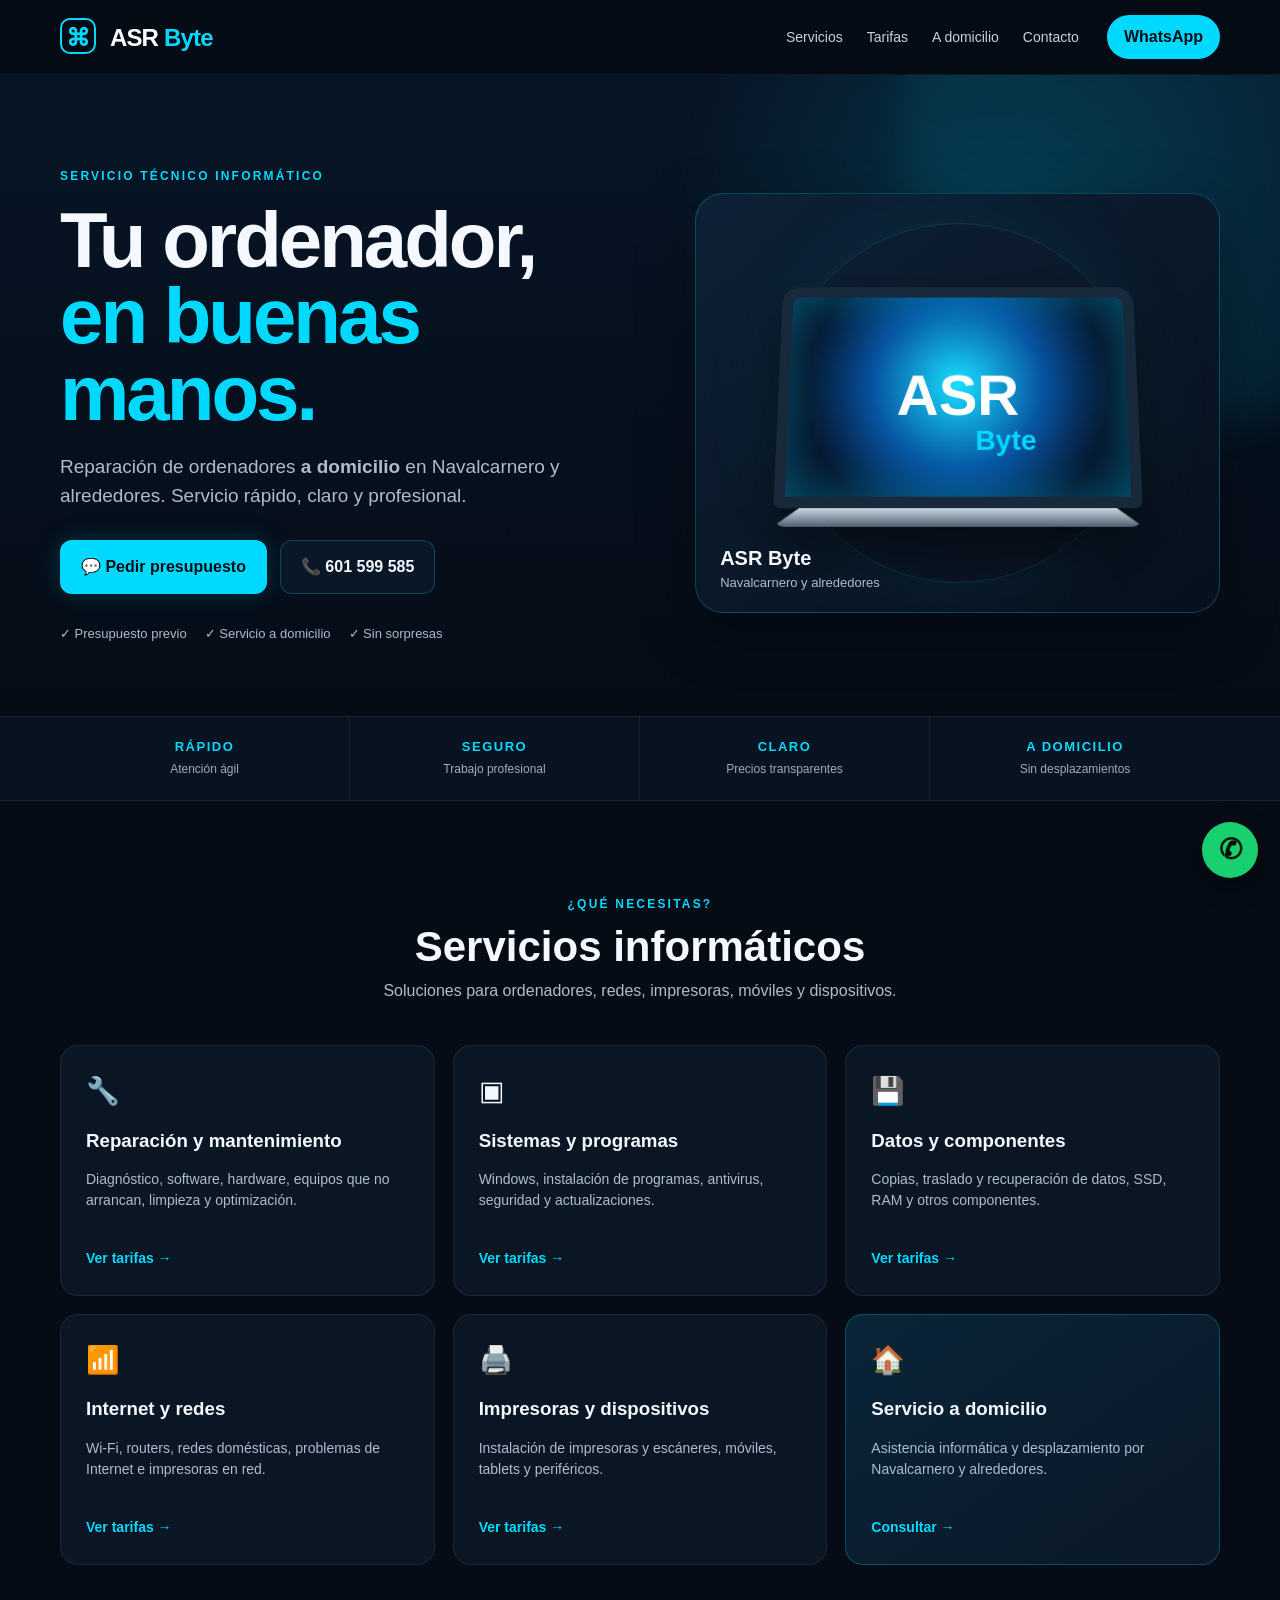
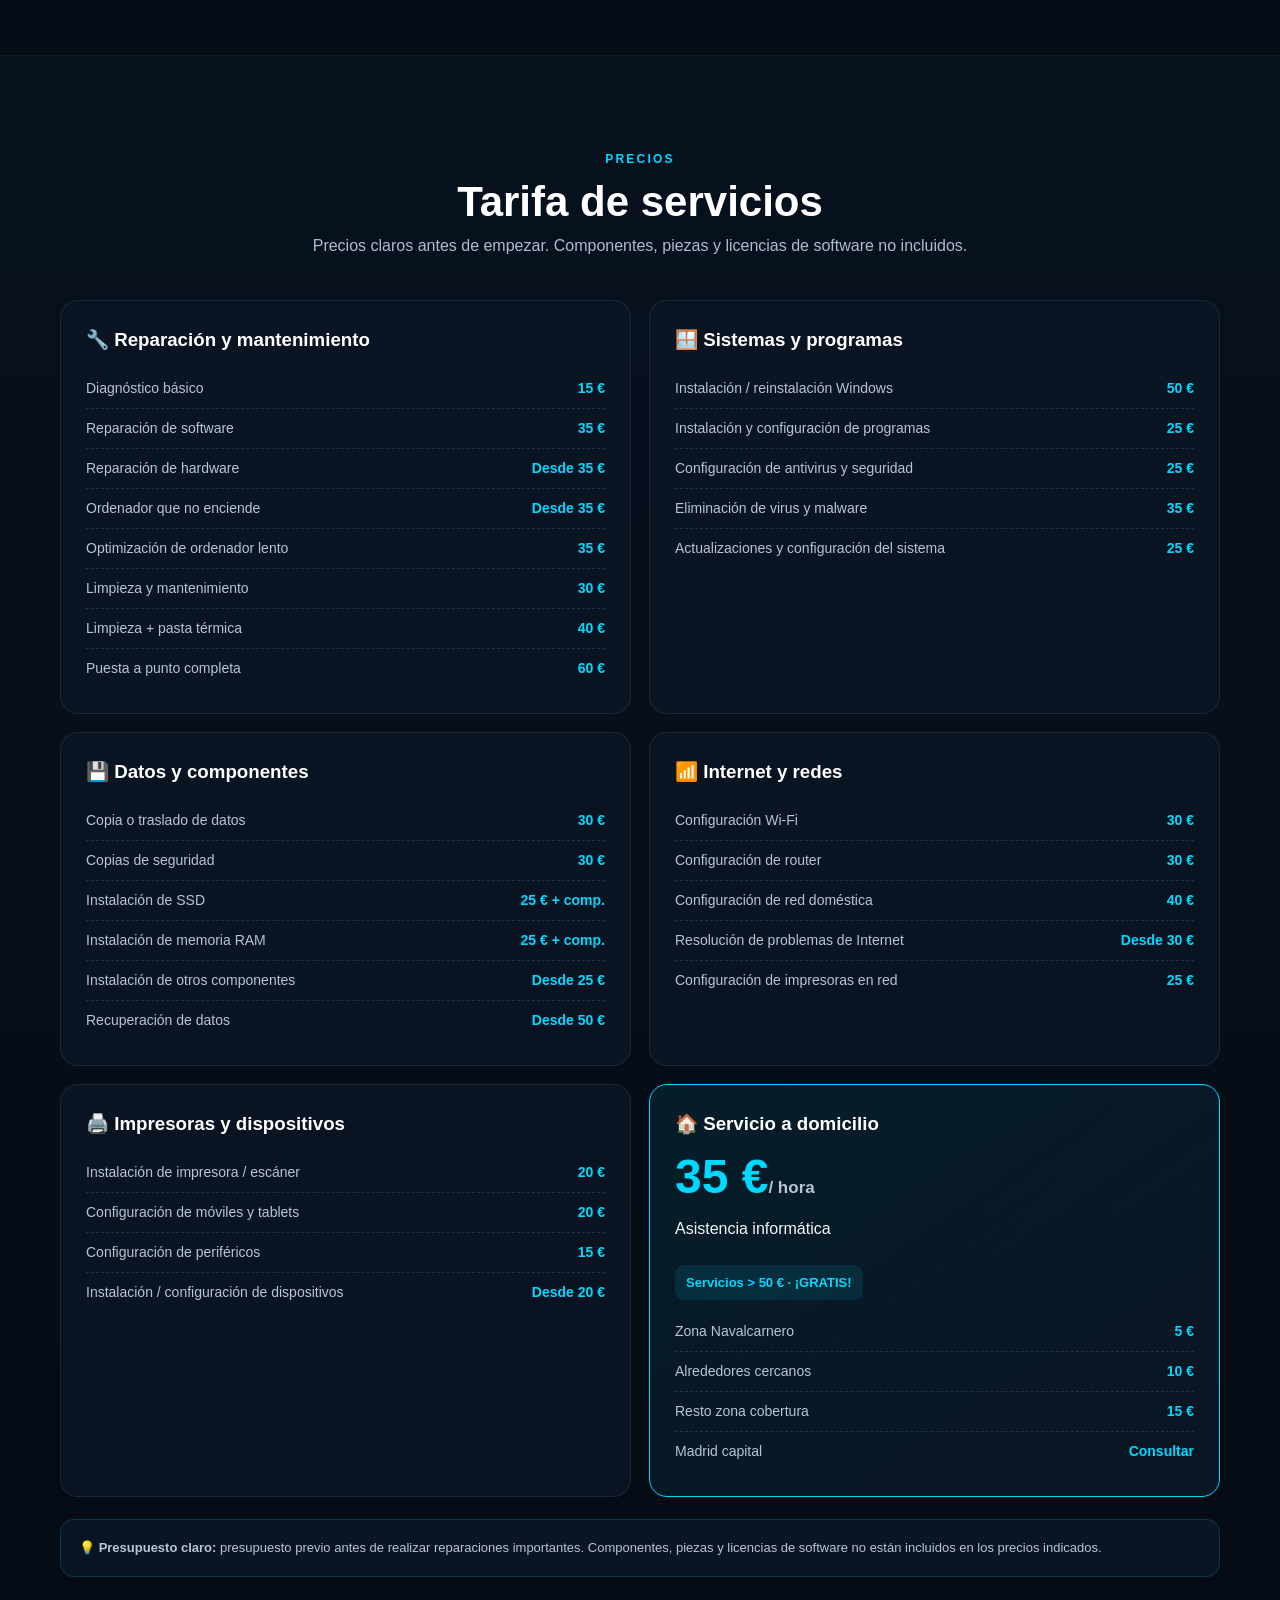
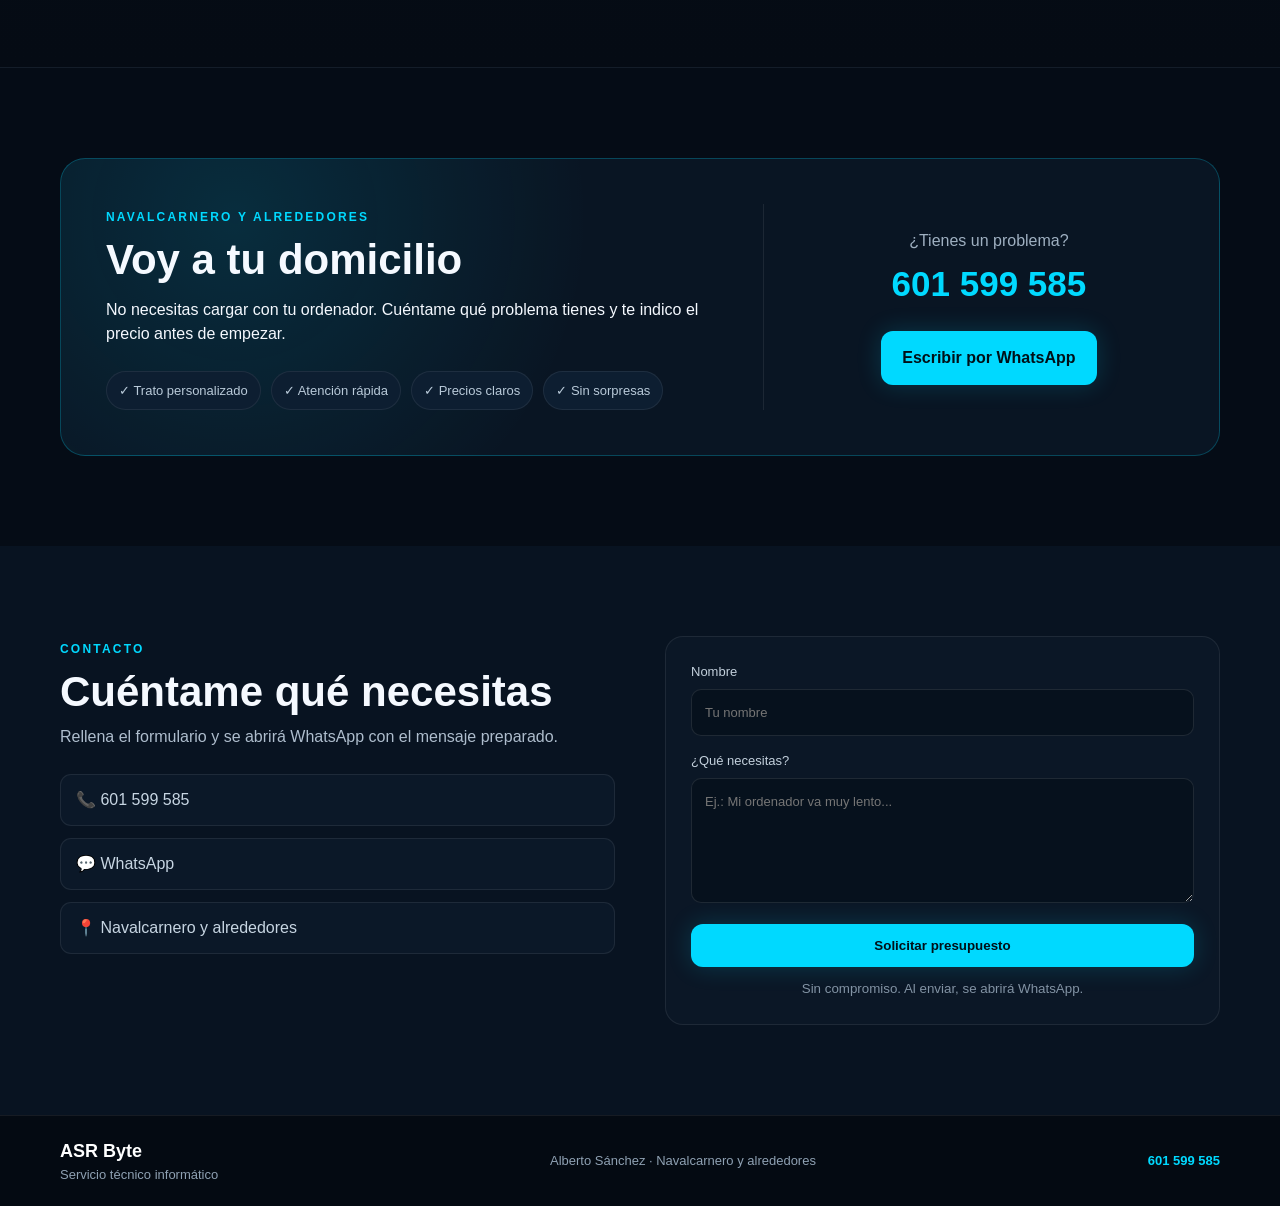
==== index.html @ c3c7b7d2 "Add files via upload" ====
<!DOCTYPE html>
<html lang="es">
<head>
  <meta charset="UTF-8">
  <meta name="viewport" content="width=device-width, initial-scale=1.0">
  <meta name="description" content="ASR Byte - Reparación de ordenadores a domicilio en Navalcarnero y alrededores. Reparación, mantenimiento, redes, impresoras, datos y configuración informática.">
  <meta name="theme-color" content="#07111f">
  <title>ASR Byte | Reparación de ordenadores a domicilio</title>
  <style>
:root{
  --bg:#050c16;--panel:#0b1625;--panel2:#0e1c2f;--cyan:#00d9ff;--cyan2:#16b9e8;
  --white:#f5f9ff;--muted:#aebdcd;--line:rgba(0,217,255,.25);--shadow:0 18px 55px rgba(0,0,0,.35);
}
*{box-sizing:border-box}html{scroll-behavior:smooth}body{margin:0;background:var(--bg);color:var(--white);font-family:Inter,Segoe UI,Arial,sans-serif;line-height:1.5}
a{color:inherit;text-decoration:none}.container{width:min(1160px,92%);margin:auto}
.header{position:sticky;top:0;z-index:20;background:rgba(5,12,22,.88);backdrop-filter:blur(14px);border-bottom:1px solid rgba(255,255,255,.06)}
.nav{height:74px;display:flex;align-items:center;gap:28px}.brand{font-size:24px;font-weight:800;letter-spacing:-.8px}.brand strong{color:#fff}.brand span{color:var(--cyan)}.brand-mark{display:inline-grid;place-items:center;width:36px;height:36px;margin-right:8px;border:2px solid var(--cyan);border-radius:10px;color:var(--cyan)!important}
.nav-links{display:flex;gap:24px;margin-left:auto;color:#c5d3e1;font-size:14px}.nav-links a:hover{color:var(--cyan)}.nav-cta{padding:10px 17px;border-radius:999px;background:var(--cyan);color:#001018;font-weight:800}
.hero{position:relative;overflow:hidden;padding:88px 0 72px;background:radial-gradient(circle at 78% 25%,rgba(0,217,255,.16),transparent 30%),linear-gradient(180deg,#071526,#050c16)}
.hero-glow{position:absolute;width:600px;height:600px;border-radius:50%;right:-220px;top:-250px;background:rgba(0,217,255,.08);filter:blur(20px)}
.hero-grid{display:grid;grid-template-columns:1.05fr .95fr;gap:55px;align-items:center}.eyebrow{font-size:12px;font-weight:900;letter-spacing:2.2px;color:var(--cyan)}
h1{font-size:clamp(46px,7vw,78px);line-height:.98;letter-spacing:-3px;margin:15px 0 22px}h1 span{color:var(--cyan)}.hero-text{font-size:19px;color:var(--muted);max-width:650px}.hero-actions{display:flex;gap:13px;flex-wrap:wrap;margin:30px 0}.btn{display:inline-flex;align-items:center;justify-content:center;padding:14px 20px;border-radius:12px;font-weight:800;border:1px solid transparent;cursor:pointer}.primary{background:var(--cyan);color:#001018;box-shadow:0 0 25px rgba(0,217,255,.18)}.secondary{border-color:var(--line);background:#0a1726}.trust{display:flex;gap:18px;flex-wrap:wrap;color:#a9bdcf;font-size:13px}
.hero-card{min-height:420px;border:1px solid var(--line);border-radius:28px;background:linear-gradient(145deg,#0d2136,#07101c);position:relative;overflow:hidden;box-shadow:var(--shadow);display:flex;align-items:center;justify-content:center}.pc-orbit{position:absolute;width:360px;height:360px;border:1px solid rgba(0,217,255,.16);border-radius:50%;box-shadow:0 0 90px rgba(0,217,255,.08)}.laptop{position:relative;width:360px;transform:perspective(700px) rotateX(10deg);filter:drop-shadow(0 25px 25px rgba(0,0,0,.5))}.screen{height:225px;border:11px solid #18293b;border-radius:18px 18px 7px 7px;background:radial-gradient(circle at 50% 45%,#18dfff,#0754a2 42%,#061329 75%);display:grid;place-items:center;font-size:58px;font-weight:900;box-shadow:inset 0 0 50px rgba(0,217,255,.35)}.screen span{color:#fff}.screen b{color:var(--cyan);margin-top:-72px;margin-left:95px;font-size:28px}.base{height:18px;background:linear-gradient(#c8d6df,#4e6172);clip-path:polygon(7% 0,93% 0,100% 100%,0 100%);border-radius:2px 2px 12px 12px}.hero-card-caption{position:absolute;bottom:20px;left:24px;display:flex;flex-direction:column}.hero-card-caption strong{font-size:20px}.hero-card-caption span{color:var(--muted);font-size:13px}
.strip{border-block:1px solid rgba(255,255,255,.07);background:#081321}.strip-grid{display:grid;grid-template-columns:repeat(4,1fr)}.strip-grid div{padding:20px;border-right:1px solid rgba(255,255,255,.07);text-align:center}.strip-grid div:last-child{border:0}.strip-grid b{display:block;color:var(--cyan);font-size:13px;letter-spacing:1.5px}.strip-grid span{color:#9caebe;font-size:12px}
.section{padding:90px 0}.section-heading{text-align:center;max-width:700px;margin:0 auto 42px}.section-heading h2,.home-box h2,.contact-grid h2{font-size:42px;line-height:1.05;margin:10px 0}.section-heading p,.contact-grid p{color:var(--muted);margin:0}.service-grid{display:grid;grid-template-columns:repeat(3,1fr);gap:18px}.service-card{background:var(--panel);border:1px solid rgba(255,255,255,.07);border-radius:18px;padding:25px;transition:.25s}.service-card:hover{transform:translateY(-5px);border-color:var(--line);box-shadow:var(--shadow)}.service-card.featured{background:linear-gradient(145deg,#092538,#0b1727);border-color:var(--line)}.icon{font-size:27px;margin-bottom:15px}.service-card h3{margin:0 0 9px}.service-card p{color:var(--muted);font-size:14px;min-height:63px}.service-card a{color:var(--cyan);font-weight:800;font-size:14px}
.dark-section{background:linear-gradient(180deg,#07111e,#050b14);border-block:1px solid rgba(255,255,255,.05)}.light h2{color:#fff}.price-grid{display:grid;grid-template-columns:repeat(2,1fr);gap:18px}.price-card{background:rgba(11,22,37,.86);border:1px solid rgba(255,255,255,.08);border-radius:18px;padding:25px}.price-card h3{margin:0 0 15px;color:#fff}.price-row{display:flex;justify-content:space-between;gap:15px;padding:9px 0;border-bottom:1px dashed rgba(255,255,255,.11);font-size:14px}.price-row:last-child{border-bottom:0}.price-row span{color:#b8c5d2}.price-row b{color:var(--cyan);white-space:nowrap}.price-card.highlight{border-color:var(--cyan);background:linear-gradient(145deg,rgba(0,217,255,.08),rgba(11,22,37,.9))}.big-price{font-size:48px;font-weight:900;color:var(--cyan);line-height:1}.big-price small{font-size:17px;color:#b8c5d2}.free{display:inline-block;padding:8px 11px;border-radius:9px;background:rgba(0,217,255,.1);color:var(--cyan);font-weight:800;font-size:13px;margin:8px 0 12px}.notice{margin-top:22px;padding:18px;border:1px solid rgba(0,217,255,.18);background:#091523;border-radius:14px;color:#b8c5d2;font-size:13px}
.home-box{border:1px solid var(--line);border-radius:25px;padding:45px;display:grid;grid-template-columns:1.2fr .8fr;gap:40px;background:radial-gradient(circle at 15% 20%,rgba(0,217,255,.12),transparent 35%),#091523}.mini-features{display:flex;flex-wrap:wrap;gap:10px;margin-top:25px}.mini-features span{padding:9px 12px;background:#0d1e31;border:1px solid rgba(255,255,255,.07);border-radius:999px;color:#b9cad9;font-size:13px}.home-cta{display:flex;flex-direction:column;align-items:center;justify-content:center;text-align:center;border-left:1px solid rgba(255,255,255,.08);padding-left:40px}.home-cta span{color:#9fb0c1}.home-cta strong{font-size:35px;margin:5px 0 20px;color:var(--cyan)}
.contact-section{background:#081321}.contact-grid{display:grid;grid-template-columns:1fr 1fr;gap:50px;align-items:start}.contact-details{display:flex;flex-direction:column;gap:12px;margin-top:25px}.contact-details a,.contact-details span{padding:13px 15px;border:1px solid rgba(255,255,255,.08);border-radius:11px;background:#0b1828;color:#c7d5e2}.quote-form{background:#0b1726;border:1px solid rgba(255,255,255,.08);border-radius:18px;padding:25px}.quote-form label{display:block;font-size:13px;color:#c3d0dc;margin-bottom:15px}.quote-form input,.quote-form textarea{width:100%;margin-top:7px;background:#06111d;color:#fff;border:1px solid rgba(255,255,255,.1);border-radius:10px;padding:13px;font:inherit;outline:none}.quote-form input:focus,.quote-form textarea:focus{border-color:var(--cyan)}.quote-form .btn{width:100%;border:0}.quote-form small{display:block;text-align:center;color:#8293a4;margin-top:12px}
footer{border-top:1px solid rgba(255,255,255,.07);background:#040a12}.footer{min-height:90px;display:flex;align-items:center;justify-content:space-between;gap:20px;color:#8fa1b3;font-size:13px}.footer strong{display:block;color:#fff;font-size:18px}.footer span{display:block}.footer a{color:var(--cyan);font-weight:800}.floating-wa{position:fixed;right:22px;bottom:22px;width:56px;height:56px;border-radius:50%;display:grid;place-items:center;background:#19d06f;color:#04150b;font-size:28px;font-weight:900;box-shadow:0 8px 25px rgba(0,0,0,.4);z-index:30}
@media(max-width:900px){.nav-links{display:none}.hero-grid,.home-box,.contact-grid{grid-template-columns:1fr}.hero{padding-top:60px}.hero-card{min-height:330px}.service-grid{grid-template-columns:repeat(2,1fr)}.home-cta{border-left:0;border-top:1px solid rgba(255,255,255,.08);padding:30px 0 0}.price-grid{grid-template-columns:1fr}.strip-grid{grid-template-columns:repeat(2,1fr)}}
@media(max-width:600px){h1{font-size:47px}.section{padding:65px 0}.section-heading h2,.home-box h2,.contact-grid h2{font-size:34px}.service-grid{grid-template-columns:1fr}.strip-grid{grid-template-columns:1fr 1fr}.strip-grid div{padding:14px 7px}.hero-card{min-height:285px}.laptop{width:285px}.screen{height:175px;font-size:45px}.screen b{margin-top:-57px;margin-left:73px;font-size:22px}.footer{padding:22px 0;flex-direction:column;align-items:flex-start}.home-box{padding:28px}.hero-actions .btn{width:100%}}

</style>
</head>
<body>
  <header class="header">
    <div class="container nav">
      <a class="brand" href="#inicio" aria-label="ASR Byte inicio">
        <span class="brand-mark">⌘</span>
        <span><strong>ASR</strong> Byte</span>
      </a>
      <nav class="nav-links">
        <a href="#servicios">Servicios</a>
        <a href="#tarifas">Tarifas</a>
        <a href="#domicilio">A domicilio</a>
        <a href="#contacto">Contacto</a>
      </nav>
      <a class="nav-cta" href="https://wa.me/34601599585?text=Hola%20ASR%20Byte%2C%20quiero%20consultar%20un%20servicio." target="_blank" rel="noopener">WhatsApp</a>
    </div>
  </header>

  <main>
    <section id="inicio" class="hero">
      <div class="hero-glow"></div>
      <div class="container hero-grid">
        <div>
          <span class="eyebrow">SERVICIO TÉCNICO INFORMÁTICO</span>
          <h1>Tu ordenador,<br><span>en buenas manos.</span></h1>
          <p class="hero-text">Reparación de ordenadores <strong>a domicilio</strong> en Navalcarnero y alrededores. Servicio rápido, claro y profesional.</p>
          <div class="hero-actions">
            <a class="btn primary" href="https://wa.me/34601599585?text=Hola%20ASR%20Byte%2C%20quiero%20pedir%20presupuesto." target="_blank" rel="noopener">💬 Pedir presupuesto</a>
            <a class="btn secondary" href="tel:+34601599585">📞 601 599 585</a>
          </div>
          <div class="trust">
            <span>✓ Presupuesto previo</span>
            <span>✓ Servicio a domicilio</span>
            <span>✓ Sin sorpresas</span>
          </div>
        </div>
        <div class="hero-card">
          <div class="pc-orbit"></div>
          <div class="laptop">
            <div class="screen">
              <div class="screen-glow"></div>
              <span>ASR</span><b>Byte</b>
            </div>
            <div class="base"></div>
          </div>
          <div class="hero-card-caption">
            <strong>ASR Byte</strong>
            <span>Navalcarnero y alrededores</span>
          </div>
        </div>
      </div>
    </section>

    <section class="strip">
      <div class="container strip-grid">
        <div><b>RÁPIDO</b><span>Atención ágil</span></div>
        <div><b>SEGURO</b><span>Trabajo profesional</span></div>
        <div><b>CLARO</b><span>Precios transparentes</span></div>
        <div><b>A DOMICILIO</b><span>Sin desplazamientos</span></div>
      </div>
    </section>

    <section id="servicios" class="section">
      <div class="container">
        <div class="section-heading">
          <span class="eyebrow">¿QUÉ NECESITAS?</span>
          <h2>Servicios informáticos</h2>
          <p>Soluciones para ordenadores, redes, impresoras, móviles y dispositivos.</p>
        </div>
        <div class="service-grid">
          <article class="service-card"><div class="icon">🔧</div><h3>Reparación y mantenimiento</h3><p>Diagnóstico, software, hardware, equipos que no arrancan, limpieza y optimización.</p><a href="#tarifas">Ver tarifas →</a></article>
          <article class="service-card"><div class="icon">▣</div><h3>Sistemas y programas</h3><p>Windows, instalación de programas, antivirus, seguridad y actualizaciones.</p><a href="#tarifas">Ver tarifas →</a></article>
          <article class="service-card"><div class="icon">💾</div><h3>Datos y componentes</h3><p>Copias, traslado y recuperación de datos, SSD, RAM y otros componentes.</p><a href="#tarifas">Ver tarifas →</a></article>
          <article class="service-card"><div class="icon">📶</div><h3>Internet y redes</h3><p>Wi‑Fi, routers, redes domésticas, problemas de Internet e impresoras en red.</p><a href="#tarifas">Ver tarifas →</a></article>
          <article class="service-card"><div class="icon">🖨️</div><h3>Impresoras y dispositivos</h3><p>Instalación de impresoras y escáneres, móviles, tablets y periféricos.</p><a href="#tarifas">Ver tarifas →</a></article>
          <article class="service-card featured"><div class="icon">🏠</div><h3>Servicio a domicilio</h3><p>Asistencia informática y desplazamiento por Navalcarnero y alrededores.</p><a href="#domicilio">Consultar →</a></article>
        </div>
      </div>
    </section>

    <section id="tarifas" class="section dark-section">
      <div class="container">
        <div class="section-heading light">
          <span class="eyebrow">PRECIOS</span>
          <h2>Tarifa de servicios</h2>
          <p>Precios claros antes de empezar. Componentes, piezas y licencias de software no incluidos.</p>
        </div>
        <div class="price-grid">
          <div class="price-card">
            <h3>🔧 Reparación y mantenimiento</h3>
            <div class="price-row"><span>Diagnóstico básico</span><b>15 €</b></div>
            <div class="price-row"><span>Reparación de software</span><b>35 €</b></div>
            <div class="price-row"><span>Reparación de hardware</span><b>Desde 35 €</b></div>
            <div class="price-row"><span>Ordenador que no enciende</span><b>Desde 35 €</b></div>
            <div class="price-row"><span>Optimización de ordenador lento</span><b>35 €</b></div>
            <div class="price-row"><span>Limpieza y mantenimiento</span><b>30 €</b></div>
            <div class="price-row"><span>Limpieza + pasta térmica</span><b>40 €</b></div>
            <div class="price-row"><span>Puesta a punto completa</span><b>60 €</b></div>
          </div>
          <div class="price-card">
            <h3>🪟 Sistemas y programas</h3>
            <div class="price-row"><span>Instalación / reinstalación Windows</span><b>50 €</b></div>
            <div class="price-row"><span>Instalación y configuración de programas</span><b>25 €</b></div>
            <div class="price-row"><span>Configuración de antivirus y seguridad</span><b>25 €</b></div>
            <div class="price-row"><span>Eliminación de virus y malware</span><b>35 €</b></div>
            <div class="price-row"><span>Actualizaciones y configuración del sistema</span><b>25 €</b></div>
          </div>
          <div class="price-card">
            <h3>💾 Datos y componentes</h3>
            <div class="price-row"><span>Copia o traslado de datos</span><b>30 €</b></div>
            <div class="price-row"><span>Copias de seguridad</span><b>30 €</b></div>
            <div class="price-row"><span>Instalación de SSD</span><b>25 € + comp.</b></div>
            <div class="price-row"><span>Instalación de memoria RAM</span><b>25 € + comp.</b></div>
            <div class="price-row"><span>Instalación de otros componentes</span><b>Desde 25 €</b></div>
            <div class="price-row"><span>Recuperación de datos</span><b>Desde 50 €</b></div>
          </div>
          <div class="price-card">
            <h3>📶 Internet y redes</h3>
            <div class="price-row"><span>Configuración Wi‑Fi</span><b>30 €</b></div>
            <div class="price-row"><span>Configuración de router</span><b>30 €</b></div>
            <div class="price-row"><span>Configuración de red doméstica</span><b>40 €</b></div>
            <div class="price-row"><span>Resolución de problemas de Internet</span><b>Desde 30 €</b></div>
            <div class="price-row"><span>Configuración de impresoras en red</span><b>25 €</b></div>
          </div>
          <div class="price-card">
            <h3>🖨️ Impresoras y dispositivos</h3>
            <div class="price-row"><span>Instalación de impresora / escáner</span><b>20 €</b></div>
            <div class="price-row"><span>Configuración de móviles y tablets</span><b>20 €</b></div>
            <div class="price-row"><span>Configuración de periféricos</span><b>15 €</b></div>
            <div class="price-row"><span>Instalación / configuración de dispositivos</span><b>Desde 20 €</b></div>
          </div>
          <div class="price-card highlight">
            <h3>🏠 Servicio a domicilio</h3>
            <div class="big-price">35 €<small>/ hora</small></div>
            <p>Asistencia informática</p>
            <div class="free">Servicios &gt; 50 € · ¡GRATIS!</div>
            <div class="price-row"><span>Zona Navalcarnero</span><b>5 €</b></div>
            <div class="price-row"><span>Alrededores cercanos</span><b>10 €</b></div>
            <div class="price-row"><span>Resto zona cobertura</span><b>15 €</b></div>
            <div class="price-row"><span>Madrid capital</span><b>Consultar</b></div>
          </div>
        </div>
        <div class="notice">💡 <strong>Presupuesto claro:</strong> presupuesto previo antes de realizar reparaciones importantes. Componentes, piezas y licencias de software no están incluidos en los precios indicados.</div>
      </div>
    </section>

    <section id="domicilio" class="section">
      <div class="container home-box">
        <div>
          <span class="eyebrow">NAVALCARNERO Y ALREDEDORES</span>
          <h2>Voy a tu domicilio</h2>
          <p>No necesitas cargar con tu ordenador. Cuéntame qué problema tienes y te indico el precio antes de empezar.</p>
          <div class="mini-features">
            <span>✓ Trato personalizado</span>
            <span>✓ Atención rápida</span>
            <span>✓ Precios claros</span>
            <span>✓ Sin sorpresas</span>
          </div>
        </div>
        <div class="home-cta">
          <span>¿Tienes un problema?</span>
          <strong>601 599 585</strong>
          <a class="btn primary" href="https://wa.me/34601599585?text=Hola%20ASR%20Byte%2C%20necesito%20ayuda%20con%20mi%20ordenador." target="_blank" rel="noopener">Escribir por WhatsApp</a>
        </div>
      </div>
    </section>

    <section id="contacto" class="section contact-section">
      <div class="container contact-grid">
        <div>
          <span class="eyebrow">CONTACTO</span>
          <h2>Cuéntame qué necesitas</h2>
          <p>Rellena el formulario y se abrirá WhatsApp con el mensaje preparado.</p>
          <div class="contact-details">
            <a href="tel:+34601599585">📞 601 599 585</a>
            <a href="https://wa.me/34601599585" target="_blank" rel="noopener">💬 WhatsApp</a>
            <span>📍 Navalcarnero y alrededores</span>
          </div>
        </div>
        <form id="quoteForm" class="quote-form">
          <label>Nombre<input id="name" type="text" placeholder="Tu nombre" required></label>
          <label>¿Qué necesitas?<textarea id="message" rows="5" placeholder="Ej.: Mi ordenador va muy lento..." required></textarea></label>
          <button class="btn primary" type="submit">Solicitar presupuesto</button>
          <small>Sin compromiso. Al enviar, se abrirá WhatsApp.</small>
        </form>
      </div>
    </section>
  </main>

  <footer>
    <div class="container footer">
      <div><strong>ASR Byte</strong><span>Servicio técnico informático</span></div>
      <div>Alberto Sánchez · Navalcarnero y alrededores</div>
      <a href="tel:+34601599585">601 599 585</a>
    </div>
  </footer>

  <a class="floating-wa" href="https://wa.me/34601599585?text=Hola%20ASR%20Byte%2C%20quiero%20consultar%20un%20servicio." target="_blank" rel="noopener" aria-label="Contactar por WhatsApp">✆</a>

  <script>
    document.getElementById('quoteForm').addEventListener('submit', function(e) {
      e.preventDefault();
      const name = document.getElementById('name').value.trim();
      const message = document.getElementById('message').value.trim();
      const text = `Hola ASR Byte, soy ${name}. Necesito: ${message}`;
      window.open('https://wa.me/34601599585?text=' + encodeURIComponent(text), '_blank');
    });
  </script>
</body>
</html>
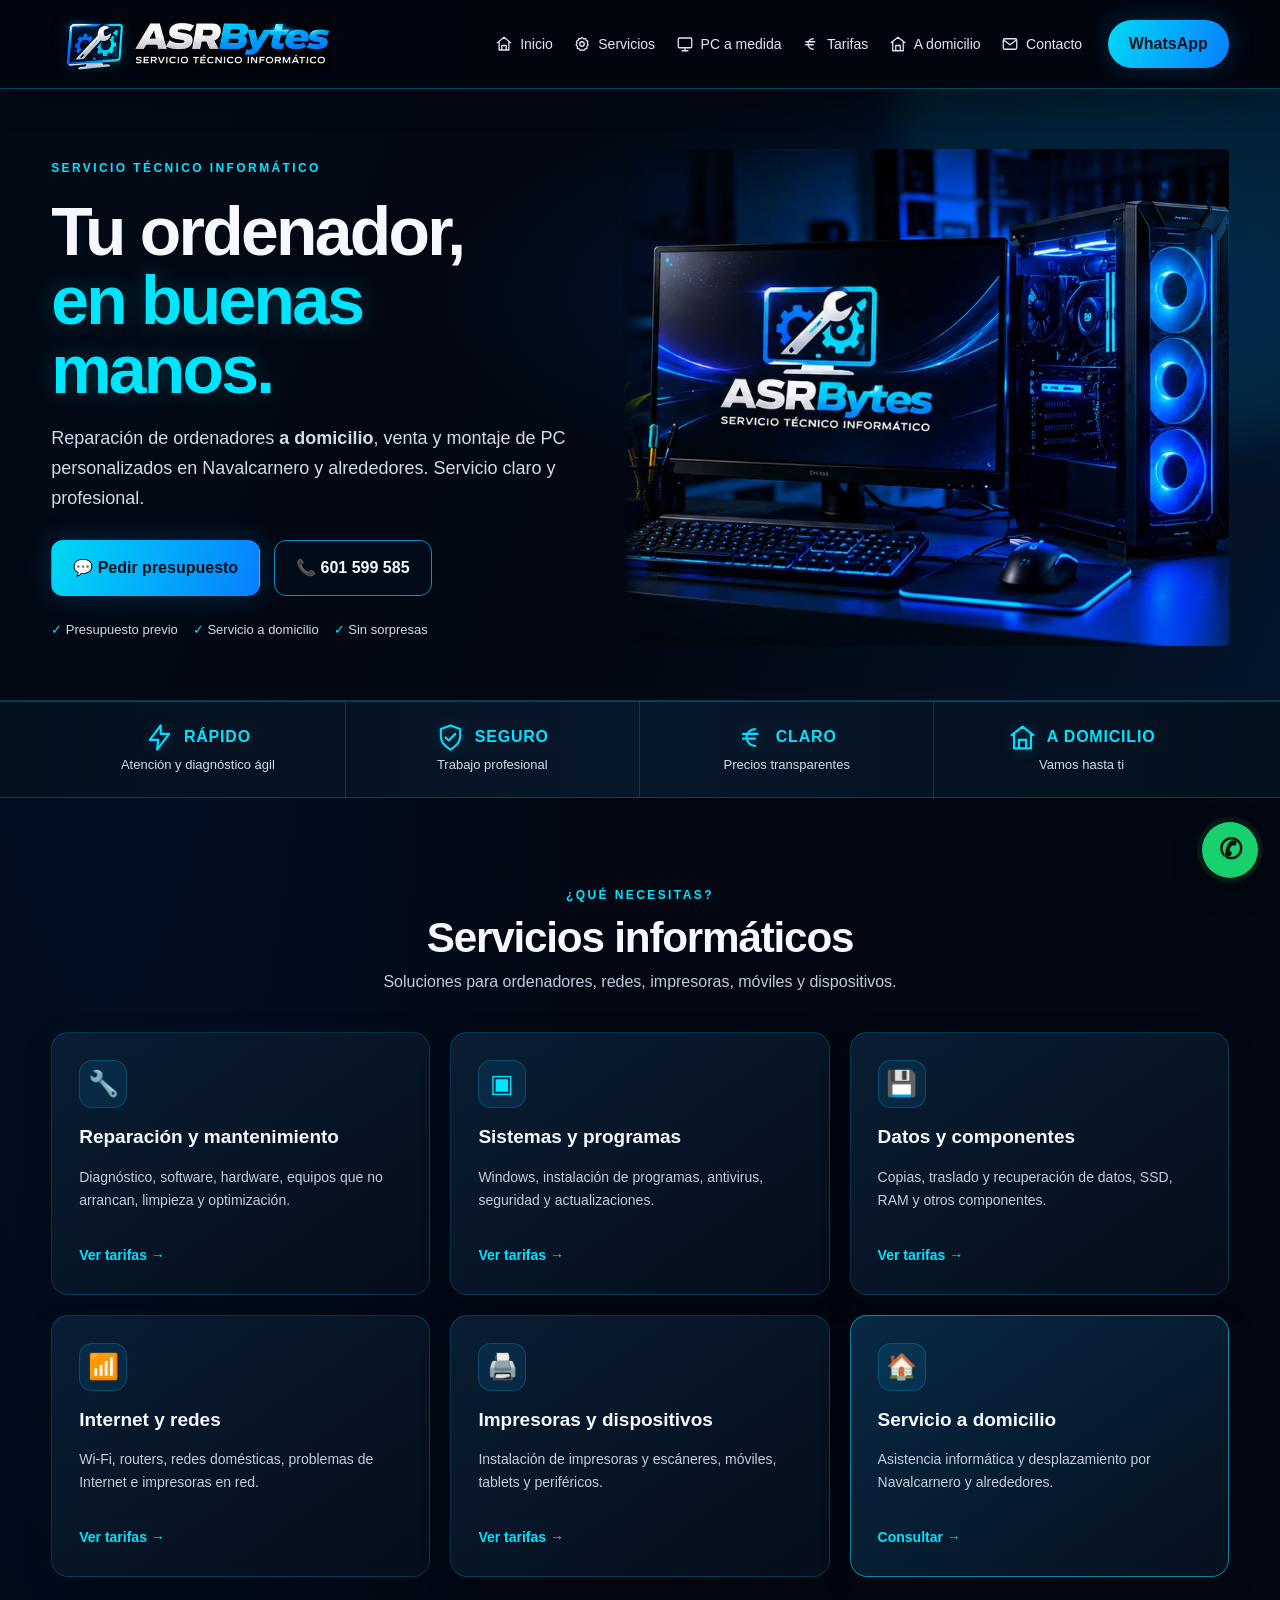
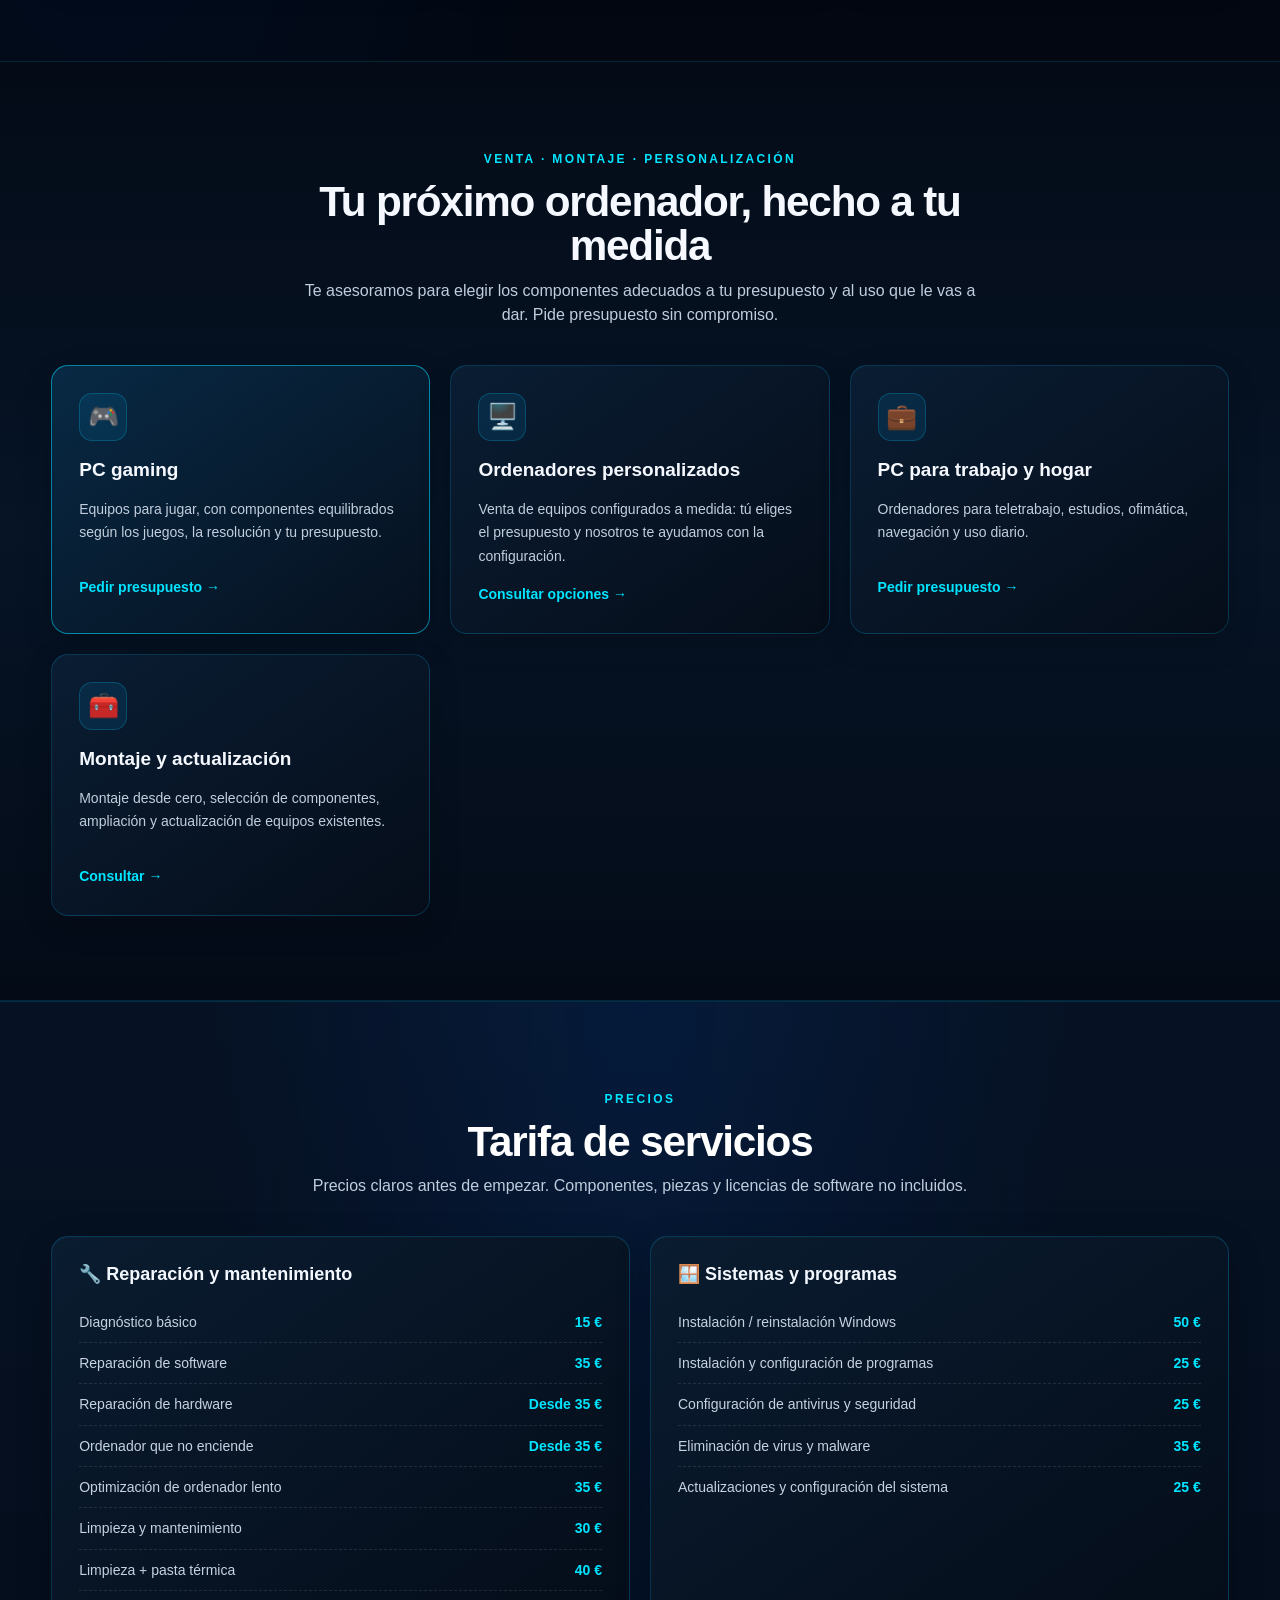
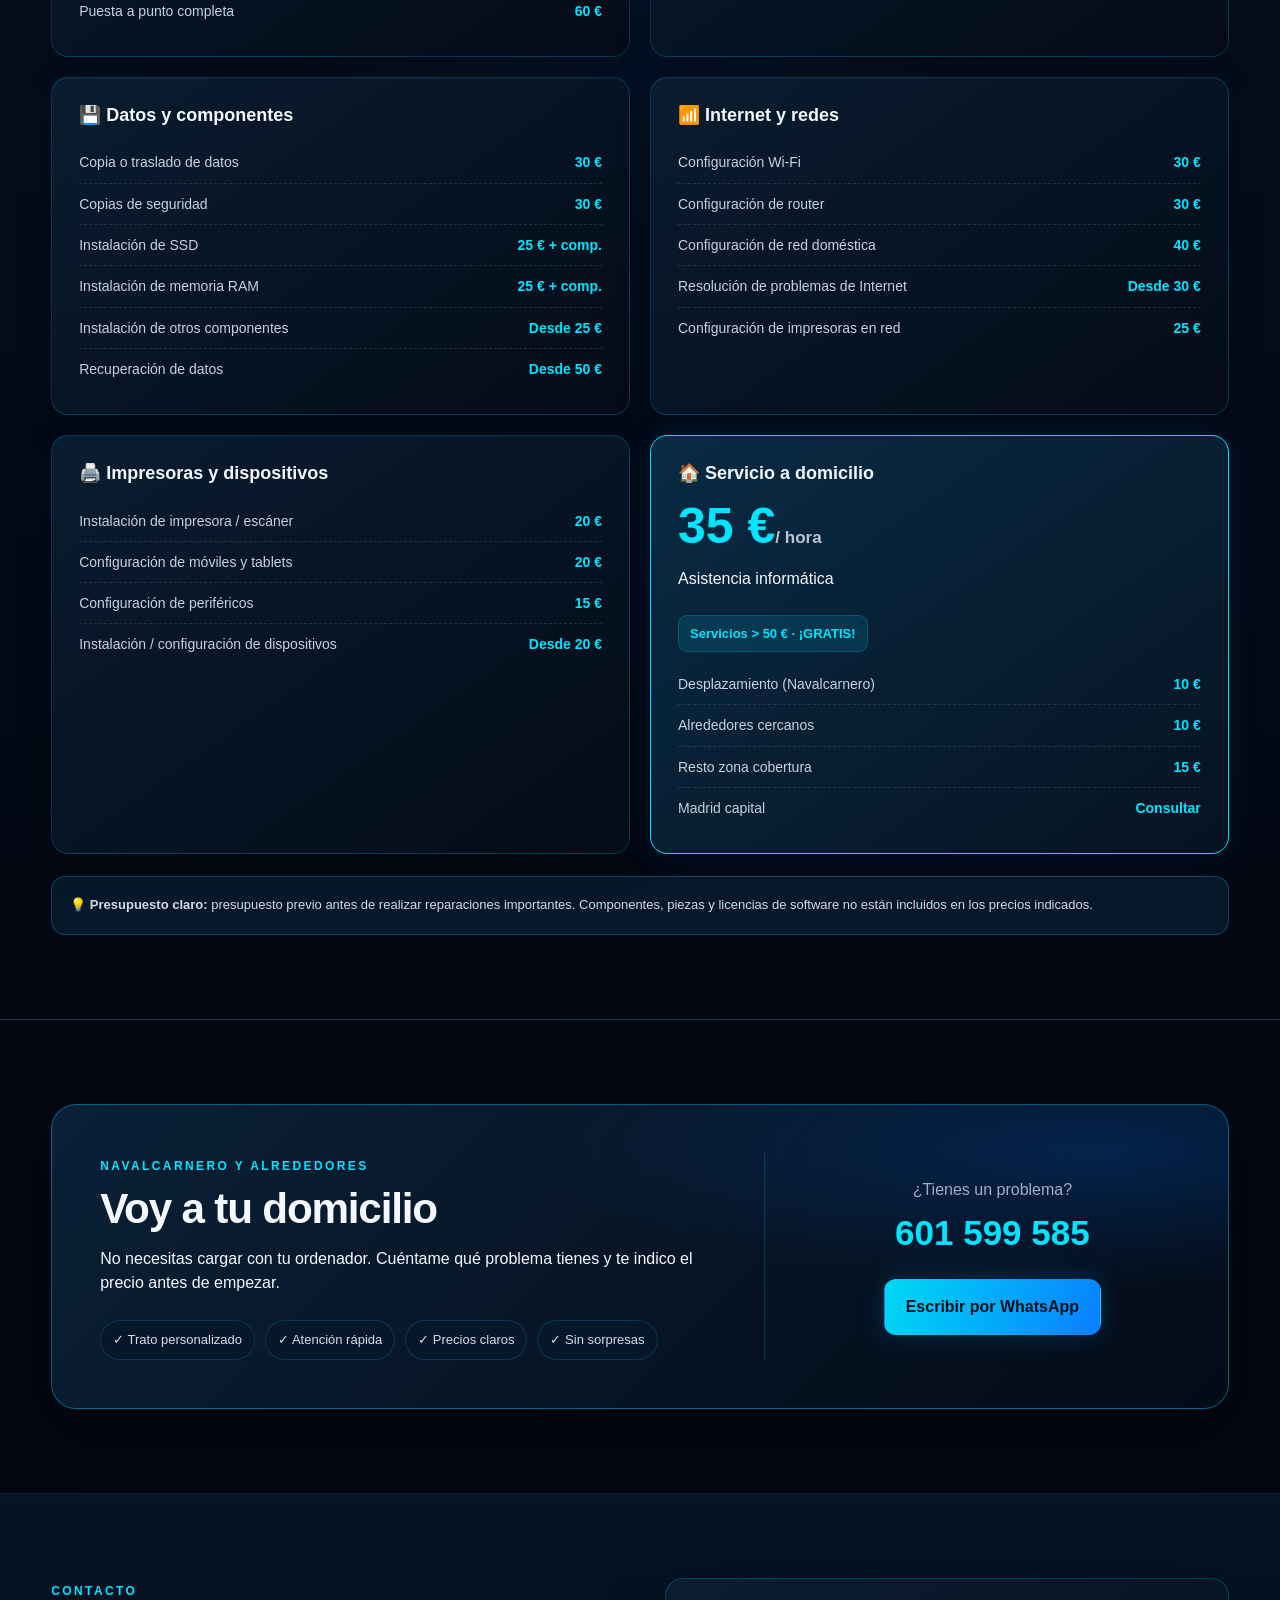
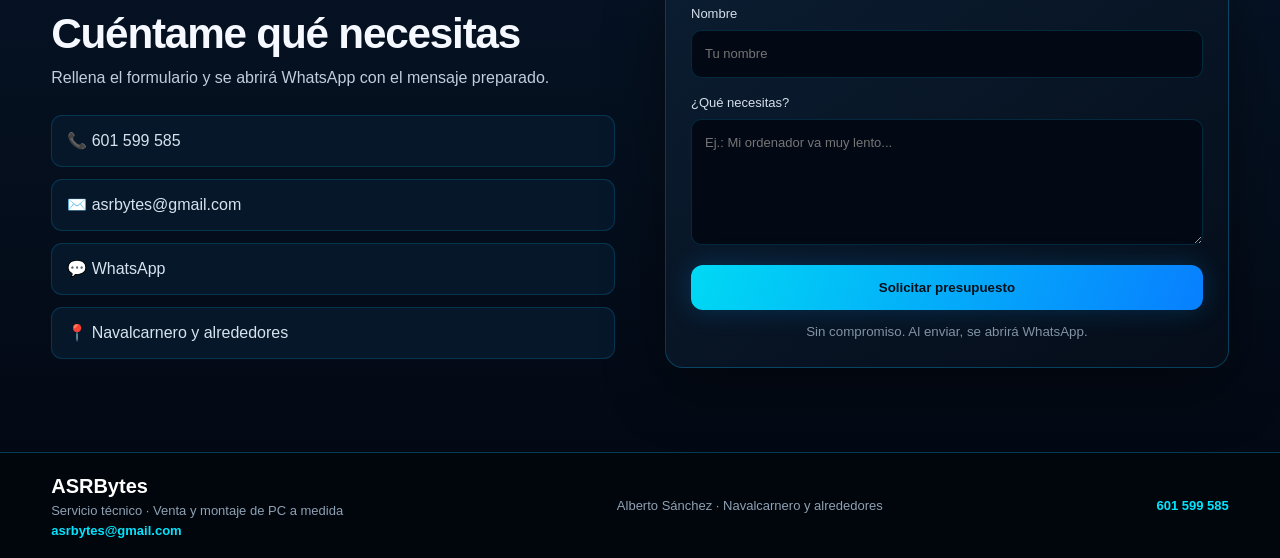
==== commit 54d119bc: "Add files via upload" ====
--- a/index.html
+++ b/index.html
@@ -3,49 +3,31 @@
 <head>
   <meta charset="UTF-8">
   <meta name="viewport" content="width=device-width, initial-scale=1.0">
-  <meta name="description" content="ASR Byte - Reparación de ordenadores a domicilio en Navalcarnero y alrededores. Reparación, mantenimiento, redes, impresoras, datos y configuración informática.">
+  <meta name="description" content="ASRBytes ofrece reparación informática a domicilio, mantenimiento, redes y venta y montaje de ordenadores personalizados en Navalcarnero y alrededores.">
   <meta name="theme-color" content="#07111f">
-  <title>ASR Byte | Reparación de ordenadores a domicilio</title>
-  <style>
-:root{
-  --bg:#050c16;--panel:#0b1625;--panel2:#0e1c2f;--cyan:#00d9ff;--cyan2:#16b9e8;
-  --white:#f5f9ff;--muted:#aebdcd;--line:rgba(0,217,255,.25);--shadow:0 18px 55px rgba(0,0,0,.35);
-}
-*{box-sizing:border-box}html{scroll-behavior:smooth}body{margin:0;background:var(--bg);color:var(--white);font-family:Inter,Segoe UI,Arial,sans-serif;line-height:1.5}
-a{color:inherit;text-decoration:none}.container{width:min(1160px,92%);margin:auto}
-.header{position:sticky;top:0;z-index:20;background:rgba(5,12,22,.88);backdrop-filter:blur(14px);border-bottom:1px solid rgba(255,255,255,.06)}
-.nav{height:74px;display:flex;align-items:center;gap:28px}.brand{font-size:24px;font-weight:800;letter-spacing:-.8px}.brand strong{color:#fff}.brand span{color:var(--cyan)}.brand-mark{display:inline-grid;place-items:center;width:36px;height:36px;margin-right:8px;border:2px solid var(--cyan);border-radius:10px;color:var(--cyan)!important}
-.nav-links{display:flex;gap:24px;margin-left:auto;color:#c5d3e1;font-size:14px}.nav-links a:hover{color:var(--cyan)}.nav-cta{padding:10px 17px;border-radius:999px;background:var(--cyan);color:#001018;font-weight:800}
-.hero{position:relative;overflow:hidden;padding:88px 0 72px;background:radial-gradient(circle at 78% 25%,rgba(0,217,255,.16),transparent 30%),linear-gradient(180deg,#071526,#050c16)}
-.hero-glow{position:absolute;width:600px;height:600px;border-radius:50%;right:-220px;top:-250px;background:rgba(0,217,255,.08);filter:blur(20px)}
-.hero-grid{display:grid;grid-template-columns:1.05fr .95fr;gap:55px;align-items:center}.eyebrow{font-size:12px;font-weight:900;letter-spacing:2.2px;color:var(--cyan)}
-h1{font-size:clamp(46px,7vw,78px);line-height:.98;letter-spacing:-3px;margin:15px 0 22px}h1 span{color:var(--cyan)}.hero-text{font-size:19px;color:var(--muted);max-width:650px}.hero-actions{display:flex;gap:13px;flex-wrap:wrap;margin:30px 0}.btn{display:inline-flex;align-items:center;justify-content:center;padding:14px 20px;border-radius:12px;font-weight:800;border:1px solid transparent;cursor:pointer}.primary{background:var(--cyan);color:#001018;box-shadow:0 0 25px rgba(0,217,255,.18)}.secondary{border-color:var(--line);background:#0a1726}.trust{display:flex;gap:18px;flex-wrap:wrap;color:#a9bdcf;font-size:13px}
-.hero-card{min-height:420px;border:1px solid var(--line);border-radius:28px;background:linear-gradient(145deg,#0d2136,#07101c);position:relative;overflow:hidden;box-shadow:var(--shadow);display:flex;align-items:center;justify-content:center}.pc-orbit{position:absolute;width:360px;height:360px;border:1px solid rgba(0,217,255,.16);border-radius:50%;box-shadow:0 0 90px rgba(0,217,255,.08)}.laptop{position:relative;width:360px;transform:perspective(700px) rotateX(10deg);filter:drop-shadow(0 25px 25px rgba(0,0,0,.5))}.screen{height:225px;border:11px solid #18293b;border-radius:18px 18px 7px 7px;background:radial-gradient(circle at 50% 45%,#18dfff,#0754a2 42%,#061329 75%);display:grid;place-items:center;font-size:58px;font-weight:900;box-shadow:inset 0 0 50px rgba(0,217,255,.35)}.screen span{color:#fff}.screen b{color:var(--cyan);margin-top:-72px;margin-left:95px;font-size:28px}.base{height:18px;background:linear-gradient(#c8d6df,#4e6172);clip-path:polygon(7% 0,93% 0,100% 100%,0 100%);border-radius:2px 2px 12px 12px}.hero-card-caption{position:absolute;bottom:20px;left:24px;display:flex;flex-direction:column}.hero-card-caption strong{font-size:20px}.hero-card-caption span{color:var(--muted);font-size:13px}
-.strip{border-block:1px solid rgba(255,255,255,.07);background:#081321}.strip-grid{display:grid;grid-template-columns:repeat(4,1fr)}.strip-grid div{padding:20px;border-right:1px solid rgba(255,255,255,.07);text-align:center}.strip-grid div:last-child{border:0}.strip-grid b{display:block;color:var(--cyan);font-size:13px;letter-spacing:1.5px}.strip-grid span{color:#9caebe;font-size:12px}
-.section{padding:90px 0}.section-heading{text-align:center;max-width:700px;margin:0 auto 42px}.section-heading h2,.home-box h2,.contact-grid h2{font-size:42px;line-height:1.05;margin:10px 0}.section-heading p,.contact-grid p{color:var(--muted);margin:0}.service-grid{display:grid;grid-template-columns:repeat(3,1fr);gap:18px}.service-card{background:var(--panel);border:1px solid rgba(255,255,255,.07);border-radius:18px;padding:25px;transition:.25s}.service-card:hover{transform:translateY(-5px);border-color:var(--line);box-shadow:var(--shadow)}.service-card.featured{background:linear-gradient(145deg,#092538,#0b1727);border-color:var(--line)}.icon{font-size:27px;margin-bottom:15px}.service-card h3{margin:0 0 9px}.service-card p{color:var(--muted);font-size:14px;min-height:63px}.service-card a{color:var(--cyan);font-weight:800;font-size:14px}
-.dark-section{background:linear-gradient(180deg,#07111e,#050b14);border-block:1px solid rgba(255,255,255,.05)}.light h2{color:#fff}.price-grid{display:grid;grid-template-columns:repeat(2,1fr);gap:18px}.price-card{background:rgba(11,22,37,.86);border:1px solid rgba(255,255,255,.08);border-radius:18px;padding:25px}.price-card h3{margin:0 0 15px;color:#fff}.price-row{display:flex;justify-content:space-between;gap:15px;padding:9px 0;border-bottom:1px dashed rgba(255,255,255,.11);font-size:14px}.price-row:last-child{border-bottom:0}.price-row span{color:#b8c5d2}.price-row b{color:var(--cyan);white-space:nowrap}.price-card.highlight{border-color:var(--cyan);background:linear-gradient(145deg,rgba(0,217,255,.08),rgba(11,22,37,.9))}.big-price{font-size:48px;font-weight:900;color:var(--cyan);line-height:1}.big-price small{font-size:17px;color:#b8c5d2}.free{display:inline-block;padding:8px 11px;border-radius:9px;background:rgba(0,217,255,.1);color:var(--cyan);font-weight:800;font-size:13px;margin:8px 0 12px}.notice{margin-top:22px;padding:18px;border:1px solid rgba(0,217,255,.18);background:#091523;border-radius:14px;color:#b8c5d2;font-size:13px}
-.home-box{border:1px solid var(--line);border-radius:25px;padding:45px;display:grid;grid-template-columns:1.2fr .8fr;gap:40px;background:radial-gradient(circle at 15% 20%,rgba(0,217,255,.12),transparent 35%),#091523}.mini-features{display:flex;flex-wrap:wrap;gap:10px;margin-top:25px}.mini-features span{padding:9px 12px;background:#0d1e31;border:1px solid rgba(255,255,255,.07);border-radius:999px;color:#b9cad9;font-size:13px}.home-cta{display:flex;flex-direction:column;align-items:center;justify-content:center;text-align:center;border-left:1px solid rgba(255,255,255,.08);padding-left:40px}.home-cta span{color:#9fb0c1}.home-cta strong{font-size:35px;margin:5px 0 20px;color:var(--cyan)}
-.contact-section{background:#081321}.contact-grid{display:grid;grid-template-columns:1fr 1fr;gap:50px;align-items:start}.contact-details{display:flex;flex-direction:column;gap:12px;margin-top:25px}.contact-details a,.contact-details span{padding:13px 15px;border:1px solid rgba(255,255,255,.08);border-radius:11px;background:#0b1828;color:#c7d5e2}.quote-form{background:#0b1726;border:1px solid rgba(255,255,255,.08);border-radius:18px;padding:25px}.quote-form label{display:block;font-size:13px;color:#c3d0dc;margin-bottom:15px}.quote-form input,.quote-form textarea{width:100%;margin-top:7px;background:#06111d;color:#fff;border:1px solid rgba(255,255,255,.1);border-radius:10px;padding:13px;font:inherit;outline:none}.quote-form input:focus,.quote-form textarea:focus{border-color:var(--cyan)}.quote-form .btn{width:100%;border:0}.quote-form small{display:block;text-align:center;color:#8293a4;margin-top:12px}
-footer{border-top:1px solid rgba(255,255,255,.07);background:#040a12}.footer{min-height:90px;display:flex;align-items:center;justify-content:space-between;gap:20px;color:#8fa1b3;font-size:13px}.footer strong{display:block;color:#fff;font-size:18px}.footer span{display:block}.footer a{color:var(--cyan);font-weight:800}.floating-wa{position:fixed;right:22px;bottom:22px;width:56px;height:56px;border-radius:50%;display:grid;place-items:center;background:#19d06f;color:#04150b;font-size:28px;font-weight:900;box-shadow:0 8px 25px rgba(0,0,0,.4);z-index:30}
-@media(max-width:900px){.nav-links{display:none}.hero-grid,.home-box,.contact-grid{grid-template-columns:1fr}.hero{padding-top:60px}.hero-card{min-height:330px}.service-grid{grid-template-columns:repeat(2,1fr)}.home-cta{border-left:0;border-top:1px solid rgba(255,255,255,.08);padding:30px 0 0}.price-grid{grid-template-columns:1fr}.strip-grid{grid-template-columns:repeat(2,1fr)}}
-@media(max-width:600px){h1{font-size:47px}.section{padding:65px 0}.section-heading h2,.home-box h2,.contact-grid h2{font-size:34px}.service-grid{grid-template-columns:1fr}.strip-grid{grid-template-columns:1fr 1fr}.strip-grid div{padding:14px 7px}.hero-card{min-height:285px}.laptop{width:285px}.screen{height:175px;font-size:45px}.screen b{margin-top:-57px;margin-left:73px;font-size:22px}.footer{padding:22px 0;flex-direction:column;align-items:flex-start}.home-box{padding:28px}.hero-actions .btn{width:100%}}
-
-</style>
+  <meta property="og:type" content="website">
+  <meta property="og:title" content="ASRBytes | Reparación y ordenadores a medida">
+  <meta property="og:description" content="Servicio técnico informático a domicilio y venta de PC personalizados en Navalcarnero y alrededores.">
+  <meta name="robots" content="index, follow">
+  <link rel="icon" type="image/svg+xml" href="favicon.svg">
+  <title>ASRBytes | Reparación de ordenadores a domicilio</title>
+  <link rel="stylesheet" href="styles.css">
 </head>
 <body>
   <header class="header">
     <div class="container nav">
-      <a class="brand" href="#inicio" aria-label="ASR Byte inicio">
-        <span class="brand-mark">⌘</span>
-        <span><strong>ASR</strong> Byte</span>
+      <a class="brand" href="#inicio" aria-label="ASRBytes inicio">
+        <img src="logo-asrbytes.png" alt="ASRBytes, servicio técnico informático" width="260" height="52">
       </a>
-      <nav class="nav-links">
-        <a href="#servicios">Servicios</a>
-        <a href="#tarifas">Tarifas</a>
-        <a href="#domicilio">A domicilio</a>
-        <a href="#contacto">Contacto</a>
+      <nav class="nav-links" aria-label="Navegación principal">
+        <a href="#inicio"><svg viewBox="0 0 24 24" aria-hidden="true"><path d="M3 10.5 12 3l9 7.5M5.5 9v11h13V9M9 20v-6h6v6"/></svg><span>Inicio</span></a>
+        <a href="#servicios"><svg viewBox="0 0 24 24" aria-hidden="true"><path d="M12 3.2 14 5l2.6-.3.9 2.4 2.3 1.2-.7 2.6 1.2 2.3-1.8 1.9.1 2.6-2.5.8-1.4 2.2-2.5-.9-2.5.9-1.4-2.2-2.5-.8.1-2.6-1.8-1.9 1.2-2.3-.7-2.6 2.3-1.2.9-2.4L10 5z"/><circle cx="12" cy="12" r="3"/></svg><span>Servicios</span></a>
+        <a href="#ordenadores"><svg viewBox="0 0 24 24" aria-hidden="true"><rect x="3" y="4" width="18" height="13" rx="1.5"/><path d="M8 21h8M12 17v4"/></svg><span>PC a medida</span></a>
+        <a href="#tarifas"><svg viewBox="0 0 24 24" aria-hidden="true"><path d="M15 5a5 5 0 1 0 0 14M5 9h12M5 13h10"/></svg><span>Tarifas</span></a>
+        <a href="#domicilio"><svg viewBox="0 0 24 24" aria-hidden="true"><path d="m3 10 9-7 9 7M5 9v12h14V9M9 21v-7h6v7"/></svg><span>A domicilio</span></a>
+        <a href="#contacto"><svg viewBox="0 0 24 24" aria-hidden="true"><rect x="3" y="5" width="18" height="14" rx="2"/><path d="m4 7 8 6 8-6"/></svg><span>Contacto</span></a>
       </nav>
-      <a class="nav-cta" href="https://wa.me/34601599585?text=Hola%20ASR%20Byte%2C%20quiero%20consultar%20un%20servicio." target="_blank" rel="noopener">WhatsApp</a>
+      <a class="nav-cta" href="https://wa.me/34601599585?text=Hola%20ASRBytes%2C%20quiero%20consultar%20un%20servicio." target="_blank" rel="noopener">WhatsApp</a>
     </div>
   </header>
 
@@ -56,9 +38,9 @@
         <div>
           <span class="eyebrow">SERVICIO TÉCNICO INFORMÁTICO</span>
           <h1>Tu ordenador,<br><span>en buenas manos.</span></h1>
-          <p class="hero-text">Reparación de ordenadores <strong>a domicilio</strong> en Navalcarnero y alrededores. Servicio rápido, claro y profesional.</p>
+          <p class="hero-text">Reparación de ordenadores <strong>a domicilio</strong>, venta y montaje de PC personalizados en Navalcarnero y alrededores. Servicio claro y profesional.</p>
           <div class="hero-actions">
-            <a class="btn primary" href="https://wa.me/34601599585?text=Hola%20ASR%20Byte%2C%20quiero%20pedir%20presupuesto." target="_blank" rel="noopener">💬 Pedir presupuesto</a>
+            <a class="btn primary" href="https://wa.me/34601599585?text=Hola%20ASRBytes%2C%20quiero%20pedir%20presupuesto." target="_blank" rel="noopener">💬 Pedir presupuesto</a>
             <a class="btn secondary" href="tel:+34601599585">📞 601 599 585</a>
           </div>
           <div class="trust">
@@ -67,29 +49,19 @@
             <span>✓ Sin sorpresas</span>
           </div>
         </div>
-        <div class="hero-card">
-          <div class="pc-orbit"></div>
-          <div class="laptop">
-            <div class="screen">
-              <div class="screen-glow"></div>
-              <span>ASR</span><b>Byte</b>
-            </div>
-            <div class="base"></div>
-          </div>
-          <div class="hero-card-caption">
-            <strong>ASR Byte</strong>
-            <span>Navalcarnero y alrededores</span>
-          </div>
+        <div class="hero-card hero-visual">
+          <img src="hero-workstation.jpg" alt="Ordenador de sobremesa iluminado en azul con la marca ASRBytes" width="852" height="645">
+
         </div>
       </div>
     </section>
 
     <section class="strip">
       <div class="container strip-grid">
-        <div><b>RÁPIDO</b><span>Atención ágil</span></div>
-        <div><b>SEGURO</b><span>Trabajo profesional</span></div>
-        <div><b>CLARO</b><span>Precios transparentes</span></div>
-        <div><b>A DOMICILIO</b><span>Sin desplazamientos</span></div>
+        <div><b><svg viewBox="0 0 24 24" aria-hidden="true"><path d="m13 2-9 12h7l-1 8 10-13h-7z"/></svg> RÁPIDO</b><span>Atención y diagnóstico ágil</span></div>
+        <div><b><svg viewBox="0 0 24 24" aria-hidden="true"><path d="m12 2 8 3v6c0 5-3.5 8.5-8 11-4.5-2.5-8-6-8-11V5z"/><path d="m8 12 2.5 2.5L16 9"/></svg> SEGURO</b><span>Trabajo profesional</span></div>
+        <div><b><svg viewBox="0 0 24 24" aria-hidden="true"><path d="M15 5a5 5 0 1 0 0 14M5 9h12M5 13h10"/></svg> CLARO</b><span>Precios transparentes</span></div>
+        <div><b><svg viewBox="0 0 24 24" aria-hidden="true"><path d="m3 10 9-7 9 7M5 9v12h14V9M9 21v-7h6v7"/></svg> A DOMICILIO</b><span>Vamos hasta ti</span></div>
       </div>
     </section>
 
@@ -107,6 +79,22 @@
           <article class="service-card"><div class="icon">📶</div><h3>Internet y redes</h3><p>Wi‑Fi, routers, redes domésticas, problemas de Internet e impresoras en red.</p><a href="#tarifas">Ver tarifas →</a></article>
           <article class="service-card"><div class="icon">🖨️</div><h3>Impresoras y dispositivos</h3><p>Instalación de impresoras y escáneres, móviles, tablets y periféricos.</p><a href="#tarifas">Ver tarifas →</a></article>
           <article class="service-card featured"><div class="icon">🏠</div><h3>Servicio a domicilio</h3><p>Asistencia informática y desplazamiento por Navalcarnero y alrededores.</p><a href="#domicilio">Consultar →</a></article>
+        </div>
+      </div>
+    </section>
+
+    <section id="ordenadores" class="section pc-section">
+      <div class="container">
+        <div class="section-heading">
+          <span class="eyebrow">VENTA · MONTAJE · PERSONALIZACIÓN</span>
+          <h2>Tu próximo ordenador, hecho a tu medida</h2>
+          <p>Te asesoramos para elegir los componentes adecuados a tu presupuesto y al uso que le vas a dar. Pide presupuesto sin compromiso.</p>
+        </div>
+        <div class="service-grid">
+          <article class="service-card featured"><div class="icon">🎮</div><h3>PC gaming</h3><p>Equipos para jugar, con componentes equilibrados según los juegos, la resolución y tu presupuesto.</p><a href="#contacto">Pedir presupuesto →</a></article>
+          <article class="service-card"><div class="icon">🖥️</div><h3>Ordenadores personalizados</h3><p>Venta de equipos configurados a medida: tú eliges el presupuesto y nosotros te ayudamos con la configuración.</p><a href="#contacto">Consultar opciones →</a></article>
+          <article class="service-card"><div class="icon">💼</div><h3>PC para trabajo y hogar</h3><p>Ordenadores para teletrabajo, estudios, ofimática, navegación y uso diario.</p><a href="#contacto">Pedir presupuesto →</a></article>
+          <article class="service-card"><div class="icon">🧰</div><h3>Montaje y actualización</h3><p>Montaje desde cero, selección de componentes, ampliación y actualización de equipos existentes.</p><a href="#contacto">Consultar →</a></article>
         </div>
       </div>
     </section>
@@ -167,7 +155,7 @@
             <div class="big-price">35 €<small>/ hora</small></div>
             <p>Asistencia informática</p>
             <div class="free">Servicios &gt; 50 € · ¡GRATIS!</div>
-            <div class="price-row"><span>Zona Navalcarnero</span><b>5 €</b></div>
+            <div class="price-row"><span>Desplazamiento (Navalcarnero)</span><b>10 €</b></div>
             <div class="price-row"><span>Alrededores cercanos</span><b>10 €</b></div>
             <div class="price-row"><span>Resto zona cobertura</span><b>15 €</b></div>
             <div class="price-row"><span>Madrid capital</span><b>Consultar</b></div>
@@ -193,7 +181,7 @@
         <div class="home-cta">
           <span>¿Tienes un problema?</span>
           <strong>601 599 585</strong>
-          <a class="btn primary" href="https://wa.me/34601599585?text=Hola%20ASR%20Byte%2C%20necesito%20ayuda%20con%20mi%20ordenador." target="_blank" rel="noopener">Escribir por WhatsApp</a>
+          <a class="btn primary" href="https://wa.me/34601599585?text=Hola%20ASRBytes%2C%20necesito%20ayuda%20con%20mi%20ordenador." target="_blank" rel="noopener">Escribir por WhatsApp</a>
         </div>
       </div>
     </section>
@@ -206,13 +194,14 @@
           <p>Rellena el formulario y se abrirá WhatsApp con el mensaje preparado.</p>
           <div class="contact-details">
             <a href="tel:+34601599585">📞 601 599 585</a>
+            <a href="mailto:asrbytes@gmail.com">✉️ asrbytes@gmail.com</a>
             <a href="https://wa.me/34601599585" target="_blank" rel="noopener">💬 WhatsApp</a>
             <span>📍 Navalcarnero y alrededores</span>
           </div>
         </div>
-        <form id="quoteForm" class="quote-form">
-          <label>Nombre<input id="name" type="text" placeholder="Tu nombre" required></label>
-          <label>¿Qué necesitas?<textarea id="message" rows="5" placeholder="Ej.: Mi ordenador va muy lento..." required></textarea></label>
+        <form id="quoteForm" class="quote-form" aria-label="Formulario de solicitud de presupuesto">
+          <label for="name">Nombre<input id="name" name="name" type="text" autocomplete="name" placeholder="Tu nombre" required></label>
+          <label for="message">¿Qué necesitas?<textarea id="message" name="message" rows="5" placeholder="Ej.: Mi ordenador va muy lento..." required></textarea></label>
           <button class="btn primary" type="submit">Solicitar presupuesto</button>
           <small>Sin compromiso. Al enviar, se abrirá WhatsApp.</small>
         </form>
@@ -222,21 +211,22 @@
 
   <footer>
     <div class="container footer">
-      <div><strong>ASR Byte</strong><span>Servicio técnico informático</span></div>
+      <div><strong>ASRBytes</strong><span>Servicio técnico · Venta y montaje de PC a medida</span><a href="mailto:asrbytes@gmail.com">asrbytes@gmail.com</a></div>
       <div>Alberto Sánchez · Navalcarnero y alrededores</div>
       <a href="tel:+34601599585">601 599 585</a>
     </div>
   </footer>
 
-  <a class="floating-wa" href="https://wa.me/34601599585?text=Hola%20ASR%20Byte%2C%20quiero%20consultar%20un%20servicio." target="_blank" rel="noopener" aria-label="Contactar por WhatsApp">✆</a>
+  <a class="floating-wa" href="https://wa.me/34601599585?text=Hola%20ASRBytes%2C%20quiero%20consultar%20un%20servicio." target="_blank" rel="noopener" aria-label="Contactar por WhatsApp">✆</a>
 
   <script>
     document.getElementById('quoteForm').addEventListener('submit', function(e) {
       e.preventDefault();
       const name = document.getElementById('name').value.trim();
       const message = document.getElementById('message').value.trim();
-      const text = `Hola ASR Byte, soy ${name}. Necesito: ${message}`;
-      window.open('https://wa.me/34601599585?text=' + encodeURIComponent(text), '_blank');
+      const text = `Hola ASRBytes, soy ${name}. Necesito: ${message}`;
+      const url = 'https://wa.me/34601599585?text=' + encodeURIComponent(text);
+      window.open(url, '_blank', 'noopener,noreferrer');
     });
   </script>
 </body>
--- a/styles.css
+++ b/styles.css
@@ -0,0 +1,218 @@
+:root{
+  --bg:#050c16;--panel:#0b1625;--panel2:#0e1c2f;--cyan:#00d9ff;--cyan2:#16b9e8;
+  --white:#f5f9ff;--muted:#aebdcd;--line:rgba(0,217,255,.25);--shadow:0 18px 55px rgba(0,0,0,.35);
+}
+*{box-sizing:border-box}html{scroll-behavior:smooth}body{margin:0;background:var(--bg);color:var(--white);font-family:Inter,Segoe UI,Arial,sans-serif;line-height:1.5}
+a{color:inherit;text-decoration:none}.container{width:min(1160px,92%);margin:auto}
+.header{position:sticky;top:0;z-index:20;background:rgba(5,12,22,.88);backdrop-filter:blur(14px);border-bottom:1px solid rgba(255,255,255,.06)}
+.nav{height:74px;display:flex;align-items:center;gap:28px}.brand{font-size:24px;font-weight:800;letter-spacing:-.8px}.brand strong{color:#fff}.brand span{color:var(--cyan)}.brand-mark{display:inline-grid;place-items:center;width:36px;height:36px;margin-right:8px;border:2px solid var(--cyan);border-radius:10px;color:var(--cyan)!important}
+.nav-links{display:flex;gap:24px;margin-left:auto;color:#c5d3e1;font-size:14px}.nav-links a:hover{color:var(--cyan)}.nav-cta{padding:10px 17px;border-radius:999px;background:var(--cyan);color:#001018;font-weight:800}
+.hero{position:relative;overflow:hidden;padding:88px 0 72px;background:radial-gradient(circle at 78% 25%,rgba(0,217,255,.16),transparent 30%),linear-gradient(180deg,#071526,#050c16)}
+.hero-glow{position:absolute;width:600px;height:600px;border-radius:50%;right:-220px;top:-250px;background:rgba(0,217,255,.08);filter:blur(20px)}
+.hero-grid{display:grid;grid-template-columns:1.05fr .95fr;gap:55px;align-items:center}.eyebrow{font-size:12px;font-weight:900;letter-spacing:2.2px;color:var(--cyan)}
+h1{font-size:clamp(46px,7vw,78px);line-height:.98;letter-spacing:-3px;margin:15px 0 22px}h1 span{color:var(--cyan)}.hero-text{font-size:19px;color:var(--muted);max-width:650px}.hero-actions{display:flex;gap:13px;flex-wrap:wrap;margin:30px 0}.btn{display:inline-flex;align-items:center;justify-content:center;padding:14px 20px;border-radius:12px;font-weight:800;border:1px solid transparent;cursor:pointer}.primary{background:var(--cyan);color:#001018;box-shadow:0 0 25px rgba(0,217,255,.18)}.secondary{border-color:var(--line);background:#0a1726}.trust{display:flex;gap:18px;flex-wrap:wrap;color:#a9bdcf;font-size:13px}
+.hero-card{min-height:420px;border:1px solid var(--line);border-radius:28px;background:linear-gradient(145deg,#0d2136,#07101c);position:relative;overflow:hidden;box-shadow:var(--shadow);display:flex;align-items:center;justify-content:center}.pc-orbit{position:absolute;width:360px;height:360px;border:1px solid rgba(0,217,255,.16);border-radius:50%;box-shadow:0 0 90px rgba(0,217,255,.08)}.laptop{position:relative;width:360px;transform:perspective(700px) rotateX(10deg);filter:drop-shadow(0 25px 25px rgba(0,0,0,.5))}.screen{height:225px;border:11px solid #18293b;border-radius:18px 18px 7px 7px;background:radial-gradient(circle at 50% 45%,#18dfff,#0754a2 42%,#061329 75%);display:grid;place-items:center;font-size:58px;font-weight:900;box-shadow:inset 0 0 50px rgba(0,217,255,.35)}.screen span{color:#fff}.screen b{color:var(--cyan);margin-top:-72px;margin-left:95px;font-size:28px}.base{height:18px;background:linear-gradient(#c8d6df,#4e6172);clip-path:polygon(7% 0,93% 0,100% 100%,0 100%);border-radius:2px 2px 12px 12px}.hero-card-caption{position:absolute;bottom:20px;left:24px;display:flex;flex-direction:column}.hero-card-caption strong{font-size:20px}.hero-card-caption span{color:var(--muted);font-size:13px}
+.strip{border-block:1px solid rgba(255,255,255,.07);background:#081321}.strip-grid{display:grid;grid-template-columns:repeat(4,1fr)}.strip-grid div{padding:20px;border-right:1px solid rgba(255,255,255,.07);text-align:center}.strip-grid div:last-child{border:0}.strip-grid b{display:block;color:var(--cyan);font-size:13px;letter-spacing:1.5px}.strip-grid span{color:#9caebe;font-size:12px}
+.section{padding:90px 0}.section-heading{text-align:center;max-width:700px;margin:0 auto 42px}.section-heading h2,.home-box h2,.contact-grid h2{font-size:42px;line-height:1.05;margin:10px 0}.section-heading p,.contact-grid p{color:var(--muted);margin:0}.service-grid{display:grid;grid-template-columns:repeat(3,1fr);gap:18px}.service-card{background:var(--panel);border:1px solid rgba(255,255,255,.07);border-radius:18px;padding:25px;transition:.25s}.service-card:hover{transform:translateY(-5px);border-color:var(--line);box-shadow:var(--shadow)}.service-card.featured{background:linear-gradient(145deg,#092538,#0b1727);border-color:var(--line)}.icon{font-size:27px;margin-bottom:15px}.service-card h3{margin:0 0 9px}.service-card p{color:var(--muted);font-size:14px;min-height:63px}.service-card a{color:var(--cyan);font-weight:800;font-size:14px}
+.dark-section{background:linear-gradient(180deg,#07111e,#050b14);border-block:1px solid rgba(255,255,255,.05)}.light h2{color:#fff}.price-grid{display:grid;grid-template-columns:repeat(2,1fr);gap:18px}.price-card{background:rgba(11,22,37,.86);border:1px solid rgba(255,255,255,.08);border-radius:18px;padding:25px}.price-card h3{margin:0 0 15px;color:#fff}.price-row{display:flex;justify-content:space-between;gap:15px;padding:9px 0;border-bottom:1px dashed rgba(255,255,255,.11);font-size:14px}.price-row:last-child{border-bottom:0}.price-row span{color:#b8c5d2}.price-row b{color:var(--cyan);white-space:nowrap}.price-card.highlight{border-color:var(--cyan);background:linear-gradient(145deg,rgba(0,217,255,.08),rgba(11,22,37,.9))}.big-price{font-size:48px;font-weight:900;color:var(--cyan);line-height:1}.big-price small{font-size:17px;color:#b8c5d2}.free{display:inline-block;padding:8px 11px;border-radius:9px;background:rgba(0,217,255,.1);color:var(--cyan);font-weight:800;font-size:13px;margin:8px 0 12px}.notice{margin-top:22px;padding:18px;border:1px solid rgba(0,217,255,.18);background:#091523;border-radius:14px;color:#b8c5d2;font-size:13px}
+.home-box{border:1px solid var(--line);border-radius:25px;padding:45px;display:grid;grid-template-columns:1.2fr .8fr;gap:40px;background:radial-gradient(circle at 15% 20%,rgba(0,217,255,.12),transparent 35%),#091523}.mini-features{display:flex;flex-wrap:wrap;gap:10px;margin-top:25px}.mini-features span{padding:9px 12px;background:#0d1e31;border:1px solid rgba(255,255,255,.07);border-radius:999px;color:#b9cad9;font-size:13px}.home-cta{display:flex;flex-direction:column;align-items:center;justify-content:center;text-align:center;border-left:1px solid rgba(255,255,255,.08);padding-left:40px}.home-cta span{color:#9fb0c1}.home-cta strong{font-size:35px;margin:5px 0 20px;color:var(--cyan)}
+.contact-section{background:#081321}.contact-grid{display:grid;grid-template-columns:1fr 1fr;gap:50px;align-items:start}.contact-details{display:flex;flex-direction:column;gap:12px;margin-top:25px}.contact-details a,.contact-details span{padding:13px 15px;border:1px solid rgba(255,255,255,.08);border-radius:11px;background:#0b1828;color:#c7d5e2}.quote-form{background:#0b1726;border:1px solid rgba(255,255,255,.08);border-radius:18px;padding:25px}.quote-form label{display:block;font-size:13px;color:#c3d0dc;margin-bottom:15px}.quote-form input,.quote-form textarea{width:100%;margin-top:7px;background:#06111d;color:#fff;border:1px solid rgba(255,255,255,.1);border-radius:10px;padding:13px;font:inherit;outline:none}.quote-form input:focus,.quote-form textarea:focus{border-color:var(--cyan)}.quote-form .btn{width:100%;border:0}.quote-form small{display:block;text-align:center;color:#8293a4;margin-top:12px}
+footer{border-top:1px solid rgba(255,255,255,.07);background:#040a12}.footer{min-height:90px;display:flex;align-items:center;justify-content:space-between;gap:20px;color:#8fa1b3;font-size:13px}.footer strong{display:block;color:#fff;font-size:18px}.footer span{display:block}.footer a{color:var(--cyan);font-weight:800}.floating-wa{position:fixed;right:22px;bottom:22px;width:56px;height:56px;border-radius:50%;display:grid;place-items:center;background:#19d06f;color:#04150b;font-size:28px;font-weight:900;box-shadow:0 8px 25px rgba(0,0,0,.4);z-index:30}
+@media(max-width:900px){.nav-links{display:none}.hero-grid,.home-box,.contact-grid{grid-template-columns:1fr}.hero{padding-top:60px}.hero-card{min-height:330px}.service-grid{grid-template-columns:repeat(2,1fr)}.home-cta{border-left:0;border-top:1px solid rgba(255,255,255,.08);padding:30px 0 0}.price-grid{grid-template-columns:1fr}.strip-grid{grid-template-columns:repeat(2,1fr)}}
+@media(max-width:600px){h1{font-size:47px}.section{padding:65px 0}.section-heading h2,.home-box h2,.contact-grid h2{font-size:34px}.service-grid{grid-template-columns:1fr}.strip-grid{grid-template-columns:1fr 1fr}.strip-grid div{padding:14px 7px}.hero-card{min-height:285px}.laptop{width:285px}.screen{height:175px;font-size:45px}.screen b{margin-top:-57px;margin-left:73px;font-size:22px}.footer{padding:22px 0;flex-direction:column;align-items:flex-start}.home-box{padding:28px}.hero-actions .btn{width:100%}}
+
+
+/* ===== ASRBytes corporate refresh: navy + electric blue + cyan ===== */
+:root{
+  --bg:#030813;
+  --panel:#071629;
+  --panel2:#0b2038;
+  --cyan:#00e5ff;
+  --cyan2:#087dff;
+  --white:#f6fbff;
+  --muted:#c0cede;
+  --line:rgba(0,229,255,.38);
+  --shadow:0 18px 55px rgba(0,0,0,.42);
+}
+html{scroll-padding-top:88px}
+body{
+  background:
+    radial-gradient(ellipse at 12% 4%,rgba(0,112,255,.13),transparent 34%),
+    radial-gradient(ellipse at 92% 34%,rgba(0,229,255,.07),transparent 30%),
+    var(--bg);
+}
+.header{
+  background:rgba(3,8,19,.94);
+  border-bottom:1px solid rgba(0,229,255,.25);
+  box-shadow:0 8px 28px rgba(0,0,0,.18);
+}
+.brand{display:flex;align-items:center;gap:8px}
+.brand-mark{
+  border-radius:50%;
+  box-shadow:0 0 18px rgba(0,229,255,.2);
+  display:inline-grid;place-items:center;
+}
+.nav-links a{transition:color .2s ease}
+.nav-links a:hover{color:var(--cyan)}
+.nav-cta,.primary{
+  background:linear-gradient(120deg,#00e5ff,#1688ff);
+  color:#00101b;
+  box-shadow:0 0 24px rgba(0,194,255,.24);
+  transition:transform .2s ease,filter .2s ease,box-shadow .2s ease;
+}
+.nav-cta:hover,.primary:hover{
+  filter:brightness(1.08);
+  transform:translateY(-2px);
+  box-shadow:0 0 30px rgba(0,194,255,.34);
+}
+.secondary{border-color:rgba(0,229,255,.42);transition:background .2s ease,border-color .2s ease}
+.secondary:hover{background:#0b2540;border-color:var(--cyan)}
+.hero{
+  background:
+    radial-gradient(circle at 78% 25%,rgba(0,190,255,.2),transparent 34%),
+    linear-gradient(135deg,#07172c,#030813 70%);
+}
+.hero h1 span{text-shadow:0 0 25px rgba(0,229,255,.2)}
+.hero-card,.service-card,.price-card,.home-box,.quote-form{
+  border-color:rgba(0,229,255,.3);
+  box-shadow:0 12px 35px rgba(0,0,0,.24),inset 0 1px 0 rgba(255,255,255,.025);
+}
+.hero-card{
+  background:radial-gradient(circle at 50% 45%,rgba(0,120,255,.18),transparent 58%),linear-gradient(145deg,#0d2136,#050b16);
+}
+.pc-orbit{border-color:rgba(0,229,255,.22);box-shadow:0 0 90px rgba(0,229,255,.1)}
+.screen{
+  background:radial-gradient(circle at 50% 45%,#18dfff,#0754a2 42%,#061329 75%);
+  box-shadow:inset 0 0 50px rgba(0,217,255,.35),0 0 25px rgba(0,125,255,.13);
+}
+.strip{
+  border-block:1px solid rgba(0,229,255,.23);
+  background:linear-gradient(90deg,#061426,#081a2d,#061426);
+}
+.strip-grid div{border-right-color:rgba(0,229,255,.18)}
+.section-heading h2,.home-box h2,.contact-grid h2{letter-spacing:-.8px}
+.service-card{
+  background:linear-gradient(145deg,rgba(11,31,52,.97),rgba(5,14,27,.97));
+  border:1px solid rgba(0,229,255,.19);
+  transition:transform .22s ease,border-color .22s ease,box-shadow .22s ease;
+}
+.service-card:hover,.price-card:hover{
+  transform:translateY(-4px);
+  border-color:var(--cyan);
+  box-shadow:0 14px 32px rgba(0,130,255,.15);
+}
+.service-card.featured{
+  background:linear-gradient(145deg,#092d48,#071322);
+  border-color:rgba(0,229,255,.55);
+}
+.service-card a{color:#00e5ff}
+.dark-section{
+  background:linear-gradient(180deg,#061224,#030813);
+  border-block-color:rgba(0,229,255,.17);
+}
+.price-card{
+  background:linear-gradient(150deg,#0b1d32,#050e1b);
+  border-color:rgba(0,229,255,.2);
+  transition:transform .22s ease,border-color .22s ease,box-shadow .22s ease;
+}
+.price-card h3{color:#00e5ff}
+.price-card.highlight{
+  background:linear-gradient(145deg,#082c48,#071322);
+  border-color:#00e5ff;
+}
+.notice{
+  border-color:rgba(0,229,255,.3);
+  background:rgba(0,125,255,.08);
+}
+.home-box{
+  background:radial-gradient(circle at 85% 30%,rgba(0,130,255,.15),transparent 36%),linear-gradient(140deg,#0b2037,#040b16);
+  border-color:rgba(0,229,255,.38);
+}
+.contact-grid a{transition:color .2s ease}
+.contact-grid a:hover{color:var(--cyan)}
+input:focus,textarea:focus,select:focus{
+  outline:2px solid rgba(0,229,255,.5);
+  outline-offset:1px;
+}
+footer{
+  border-top:1px solid rgba(0,229,255,.23);
+  background:#020610;
+}
+footer a:hover{color:var(--cyan)}
+@media(prefers-reduced-motion:reduce){
+  *,*::before,*::after{scroll-behavior:auto!important;transition:none!important}
+}
+
+/* ASRBytes — diseño integral inspirado en la nueva propuesta visual */
+:root{--bg:#020711;--panel:#071426;--panel2:#0a1d33;--cyan:#00e5ff;--cyan2:#078cff;--white:#f5f9ff;--muted:#c0ccda;--line:rgba(0,201,255,.34);--shadow:0 20px 60px rgba(0,0,0,.42)}
+html{scroll-padding-top:88px}
+body{background:radial-gradient(ellipse at 8% 8%,rgba(0,109,255,.09),transparent 32%),#020711;color:var(--white)}
+.container{width:min(1280px,92%)}
+.header{background:rgba(1,6,15,.96);border-bottom:1px solid rgba(0,199,255,.34);box-shadow:0 8px 35px rgba(0,0,0,.22)}
+.nav{height:82px;gap:25px}.brand{display:flex;align-items:center;min-width:245px}.brand img{display:block;width:250px;height:auto;max-height:62px;object-fit:contain;object-position:left center}
+.nav-links{gap:clamp(12px,2vw,28px);font-size:14px}.nav-links a{transition:color .2s ease}.nav-links a:hover{color:var(--cyan)}
+.nav-cta,.primary{background:linear-gradient(110deg,#00d9f4,#087fff);color:#00101a;box-shadow:0 0 27px rgba(0,160,255,.22);border-radius:13px}
+.nav-cta{padding:12px 21px;border-radius:999px}.nav-cta:hover,.primary:hover{filter:brightness(1.12);transform:translateY(-2px)}
+.hero{padding:64px 0 58px;background:radial-gradient(ellipse at 77% 34%,rgba(0,105,255,.2),transparent 39%),linear-gradient(112deg,#030a16,#020711 54%,#04152a);border-bottom:1px solid rgba(0,190,255,.25)}
+.hero-grid{grid-template-columns:minmax(360px,.92fr) minmax(0,1.08fr);gap:25px;align-items:center}.eyebrow{color:var(--cyan);letter-spacing:2.4px;font-size:12px}
+h1{font-size:clamp(48px,5.3vw,76px);line-height:1.02;letter-spacing:-2.7px;margin:18px 0 20px}h1 span{text-shadow:0 0 30px rgba(0,220,255,.22)}.hero-text{font-size:18px;line-height:1.65;color:#d1dbe7;max-width:590px}.hero-actions{margin:27px 0 24px;gap:14px}.btn{padding:15px 21px;border-radius:12px;transition:transform .2s,filter .2s,box-shadow .2s}.secondary{border-color:#078dca;background:rgba(2,13,26,.8)}.trust{gap:15px;font-size:13px;color:#d1dce8}.trust span::first-letter{color:var(--cyan)}
+.hero-card.hero-visual{min-height:0;height:auto;aspect-ratio:852/645;border:0;border-radius:20px;background:transparent;box-shadow:none;overflow:hidden;position:relative;isolation:isolate}.hero-visual img{position:absolute;inset:0;width:100%;height:100%;object-fit:cover;object-position:center;filter:saturate(1.04);mask-image:linear-gradient(90deg,transparent 0%,#000 8%)}.hero-visual::after{content:"";position:absolute;inset:0;pointer-events:none;background:linear-gradient(0deg,rgba(2,7,17,.64),transparent 27%,transparent 75%,rgba(2,7,17,.08));z-index:1}.hero-card-caption{z-index:2;left:22px;bottom:18px;text-shadow:0 2px 10px #000}.hero-card-caption strong{font-size:17px}.hero-card-caption span{font-size:12px;color:#d0dce8}
+.strip{background:linear-gradient(90deg,#03101e,#07172a,#03101e);border-block:1px solid rgba(0,193,255,.28)}.strip-grid div{padding:21px 16px;border-right-color:rgba(0,193,255,.2)}.strip-grid b{font-size:15px;color:var(--cyan);letter-spacing:.8px}.strip-grid span{font-size:13px;color:#d0dce8}
+.section{padding:84px 0}.section-heading{margin-bottom:38px}.section-heading h2,.home-box h2,.contact-grid h2{font-size:clamp(32px,3.3vw,44px);letter-spacing:-1.2px}.section-heading p,.contact-grid p{font-size:16px;color:#bfcddd}.service-grid{gap:20px}.service-card{padding:27px;background:linear-gradient(145deg,#0a1d33,#050d19);border:1px solid rgba(0,193,255,.2);border-radius:17px;box-shadow:0 10px 30px rgba(0,0,0,.18)}.service-card:hover{transform:translateY(-5px);border-color:#00dfff;box-shadow:0 15px 38px rgba(0,116,255,.15)}.service-card.featured{background:linear-gradient(145deg,#082944,#06101e);border-color:rgba(0,218,255,.55)}.service-card h3{font-size:19px}.service-card p{color:#c1cedd;line-height:1.65}.icon{display:grid;place-items:center;width:48px;height:48px;border-radius:13px;background:rgba(0,178,255,.1);border:1px solid rgba(0,211,255,.22);font-size:25px}
+.pc-section{background:linear-gradient(180deg,#040b17,#061426 50%,#040b17);border-block:1px solid rgba(0,195,255,.14)}
+.dark-section{background:radial-gradient(ellipse at 50% 0,rgba(0,100,255,.1),transparent 48%),linear-gradient(180deg,#061224,#020711);border-block-color:rgba(0,193,255,.22)}.price-grid{gap:20px}.price-card{padding:25px 27px;background:linear-gradient(145deg,#0a1c30,#040c18);border:1px solid rgba(0,193,255,.22);border-radius:17px;transition:transform .2s,border-color .2s,box-shadow .2s}.price-card h3{font-size:18px;line-height:1.35;color:#f3f8ff}.price-row{padding:10px 0;line-height:1.45}.price-row span{color:#c6d2e0}.price-row b{color:#00e5ff}.price-card.highlight{background:linear-gradient(145deg,#092b45,#061321);border:1px solid #00dfff;box-shadow:0 0 32px rgba(0,135,255,.1)}.big-price{font-size:50px}.free{background:rgba(0,215,255,.12);border:1px solid rgba(0,215,255,.2)}.notice{color:#d1dce8;line-height:1.6;background:#07182a;border-color:rgba(0,190,255,.28)}
+.home-box{padding:clamp(28px,4vw,48px);background:radial-gradient(ellipse at 90% 15%,rgba(0,110,255,.2),transparent 38%),linear-gradient(135deg,#0a2037,#040b16);border:1px solid rgba(0,210,255,.4);box-shadow:var(--shadow)}.mini-features span{background:#07172a;border-color:rgba(0,190,255,.18);color:#d3deeb}.home-cta{border-left-color:rgba(0,190,255,.22)}
+.contact-section{background:linear-gradient(180deg,#061426,#030914);border-top:1px solid rgba(0,190,255,.16)}.contact-details a,.contact-details span{background:#07172a;border-color:rgba(0,190,255,.18);color:#d6e2ee}.quote-form{background:linear-gradient(145deg,#0b1d31,#050d19);border-color:rgba(0,190,255,.25);box-shadow:var(--shadow)}.quote-form label{color:#d5dfeb}.quote-form input,.quote-form textarea{background:#020914;border-color:rgba(0,190,255,.18)}.quote-form input:focus,.quote-form textarea:focus{border-color:var(--cyan);box-shadow:0 0 0 3px rgba(0,220,255,.08)}
+footer{background:#01050c;border-top:1px solid rgba(0,193,255,.3)}.footer{min-height:105px}.footer strong{font-size:20px}.floating-wa{box-shadow:0 0 0 5px rgba(25,208,111,.1),0 10px 30px rgba(0,0,0,.4);transition:transform .2s}.floating-wa:hover{transform:translateY(-4px) scale(1.04)}
+@media(max-width:1000px){.nav{gap:14px}.brand{min-width:190px}.brand img{width:190px}.nav-links{gap:13px;font-size:13px}.hero-grid{grid-template-columns:1fr 1fr;gap:12px}.hero{padding:52px 0}.hero-text{font-size:16px}}
+@media(max-width:760px){.nav{height:auto;min-height:74px;padding:12px 0;flex-wrap:wrap;justify-content:space-between}.brand{min-width:0}.brand img{width:205px;max-height:48px}.nav-links{order:3;display:flex;width:100%;overflow-x:auto;gap:20px;margin:0;padding:5px 0 2px;font-size:13px}.nav-links a{white-space:nowrap}.nav-cta{font-size:13px;padding:10px 14px}.hero{padding:42px 0 32px}.hero-grid{grid-template-columns:1fr;gap:24px}.hero-grid>div:first-child{position:relative;z-index:2}.hero-card.hero-visual{aspect-ratio:1.32;max-height:390px}.hero-visual img{mask-image:linear-gradient(180deg,#000 0%,#000 78%,transparent 100%)}h1{font-size:clamp(45px,11vw,64px);letter-spacing:-2px}.hero-text{font-size:16px}.hero-actions .btn{width:100%}.trust{gap:9px 14px}.section{padding:64px 0}.service-grid{grid-template-columns:repeat(2,minmax(0,1fr))}.home-box,.contact-grid{grid-template-columns:1fr;gap:28px}.home-cta{border-left:0;border-top:1px solid rgba(0,190,255,.22);padding:28px 0 0}.price-grid{grid-template-columns:1fr}.strip-grid div{padding:17px 8px}}
+@media(max-width:520px){.container{width:91%}.brand img{width:175px}.nav-cta{padding:9px 11px}.nav-links{gap:17px}.service-grid{grid-template-columns:1fr}.section-heading h2,.home-box h2,.contact-grid h2{font-size:33px}.strip-grid{grid-template-columns:1fr 1fr}.strip-grid b{font-size:12px}.strip-grid span{font-size:11px}.price-card{padding:22px 18px}.price-row{font-size:13px;gap:10px}.price-row b{font-size:13px}.hero-card-caption{left:13px;bottom:10px}.hero-card-caption span{font-size:11px}.footer{padding:25px 0;align-items:flex-start}.home-box{padding:25px 20px}}
+@media(prefers-reduced-motion:reduce){*,*::before,*::after{scroll-behavior:auto!important;transition:none!important}}
+
+
+/* Ajustes finales de fidelidad visual: navegación, iconografía y proporciones */
+.nav{height:88px;gap:clamp(16px,2vw,30px)}
+.brand{min-width:280px}
+.brand img{width:280px;max-height:70px}
+.nav-links{gap:clamp(12px,1.6vw,25px);align-items:center}
+.nav-links a{position:relative;display:inline-flex;align-items:center;gap:7px;padding:11px 0;color:#e0e8f2;white-space:nowrap}
+.nav-links a::after{content:"";position:absolute;left:0;right:0;bottom:2px;height:2px;background:linear-gradient(90deg,#00e5ff,#087fff);transform:scaleX(0);transform-origin:left;transition:transform .22s ease;box-shadow:0 0 10px rgba(0,210,255,.45)}
+.nav-links a:hover::after,.nav-links a:focus-visible::after{transform:scaleX(1)}
+.nav-links a:hover,.nav-links a:focus-visible{color:#00e5ff}
+.nav-links a svg{width:18px;height:18px;fill:none;stroke:currentColor;stroke-width:1.7;stroke-linecap:round;stroke-linejoin:round;flex:none}
+.nav-links a:focus-visible,.nav-cta:focus-visible,.btn:focus-visible{outline:2px solid #00e5ff;outline-offset:4px}
+.nav-cta{white-space:nowrap}
+.hero{padding:60px 0 54px}
+.hero-grid{grid-template-columns:minmax(390px,.94fr) minmax(0,1.06fr);gap:34px}
+.hero-grid>div:first-child{max-width:610px}
+.hero-visual{aspect-ratio:1.22!important;border-radius:4px!important;overflow:hidden}
+.hero-visual img{mask-image:linear-gradient(90deg,transparent 0%,#000 4%)}
+.hero-visual::after{background:linear-gradient(90deg,rgba(2,7,17,.12),transparent 30%),linear-gradient(0deg,rgba(2,7,17,.08),transparent 25%)}
+.strip-grid b{display:flex;align-items:center;justify-content:center;gap:10px;font-size:16px}
+.strip-grid b svg{width:29px;height:29px;fill:none;stroke:#00dfff;stroke-width:1.8;stroke-linecap:round;stroke-linejoin:round;filter:drop-shadow(0 0 7px rgba(0,200,255,.22))}
+.service-card .icon{color:#00e5ff}
+@media(max-width:1150px){
+ .brand{min-width:225px}.brand img{width:225px}
+ .nav{gap:16px}.nav-links{gap:13px;font-size:13px}
+ .nav-links a{gap:5px}.nav-links a svg{width:16px;height:16px}
+ .hero-grid{grid-template-columns:minmax(330px,.92fr) minmax(0,1.08fr);gap:22px}
+}
+@media(max-width:760px){
+ .nav{height:auto;min-height:78px;padding:10px 0 8px}
+ .brand{min-width:0}.brand img{width:205px;max-height:54px}
+ .nav-links{gap:20px;padding:8px 2px 7px}
+ .nav-links a{padding:7px 0}
+ .nav-links a::after{bottom:0}
+ .nav-links a svg{width:16px;height:16px}
+ .hero-grid{grid-template-columns:1fr;gap:25px}
+ .hero-visual{aspect-ratio:1.35!important;max-height:430px}
+ .strip-grid b{font-size:13px;gap:7px}.strip-grid b svg{width:23px;height:23px}
+}
+@media(max-width:520px){
+ .brand img{width:175px}
+ .nav-links{gap:18px}
+ .nav-links a{font-size:12px}
+ .nav-links a svg{width:15px;height:15px}
+ .hero-visual{aspect-ratio:1.15!important}
+}
+@media(prefers-reduced-motion:reduce){.nav-links a::after{transition:none}}
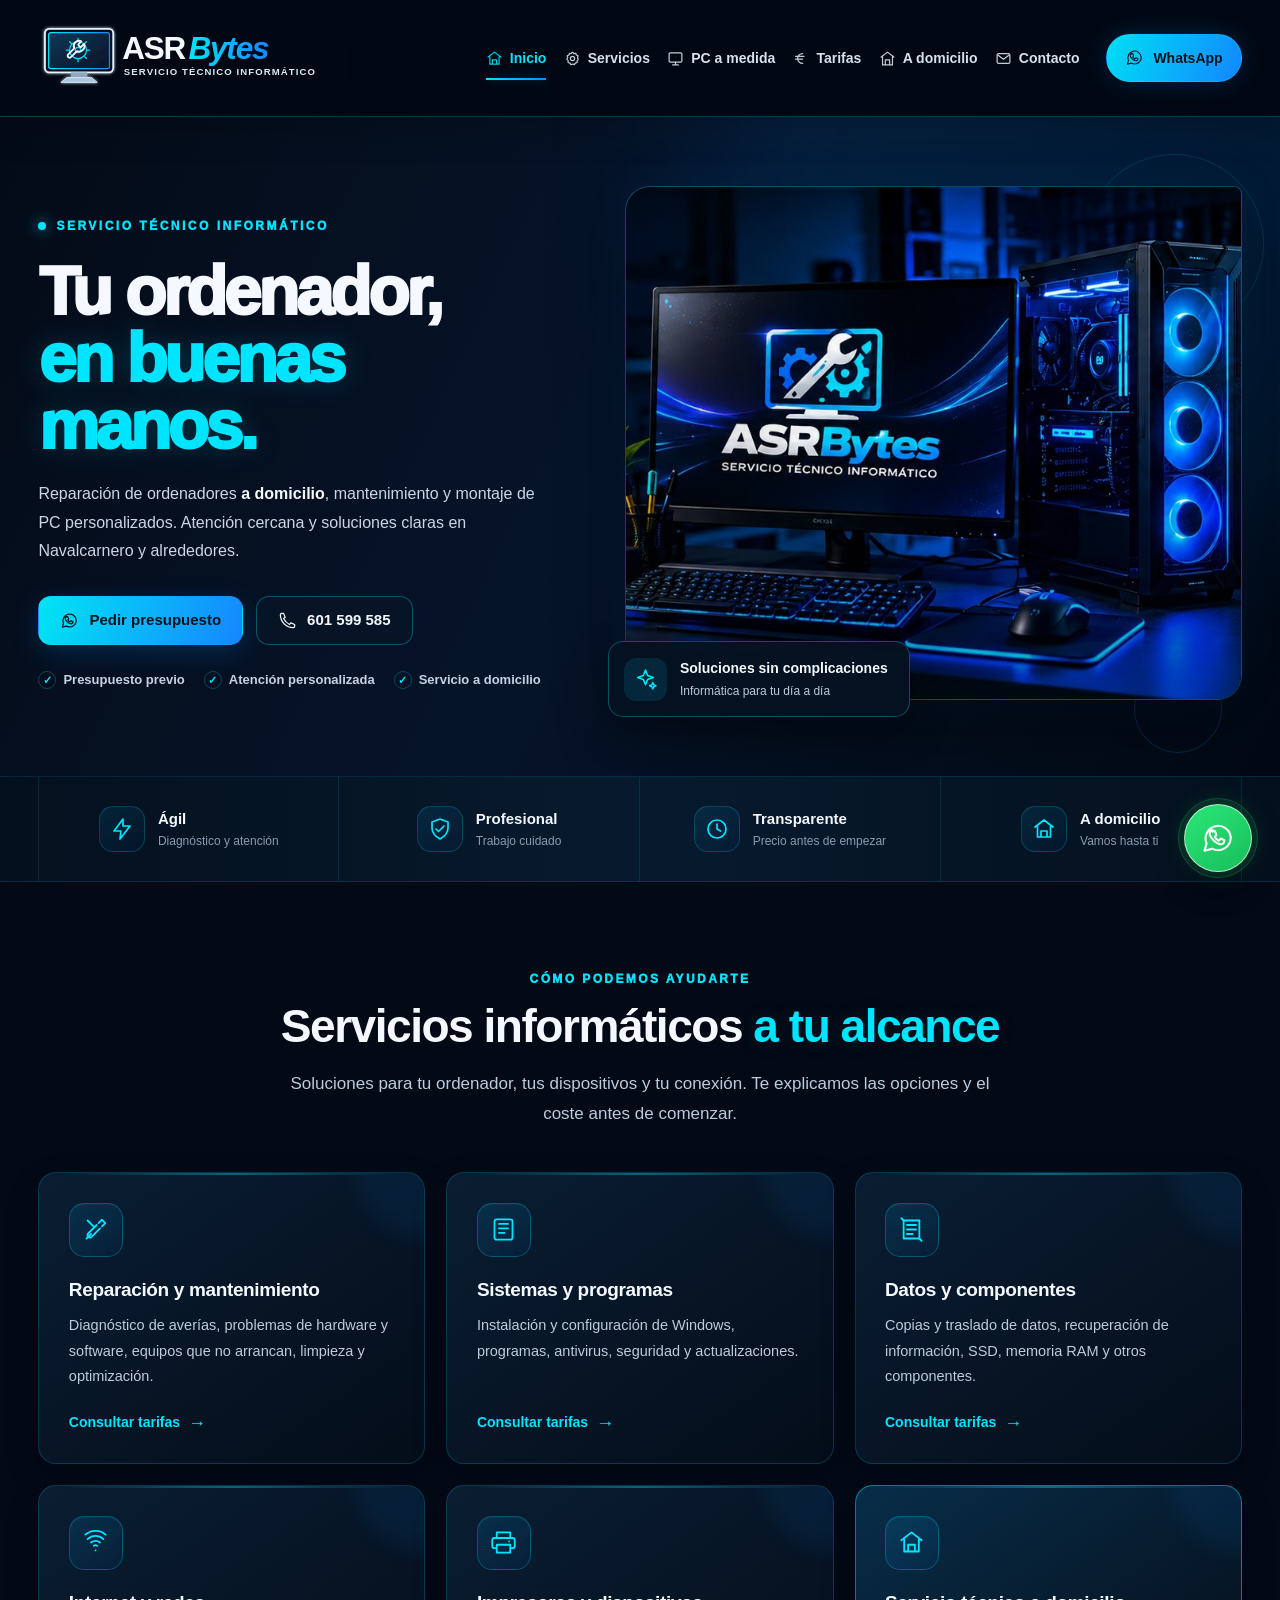
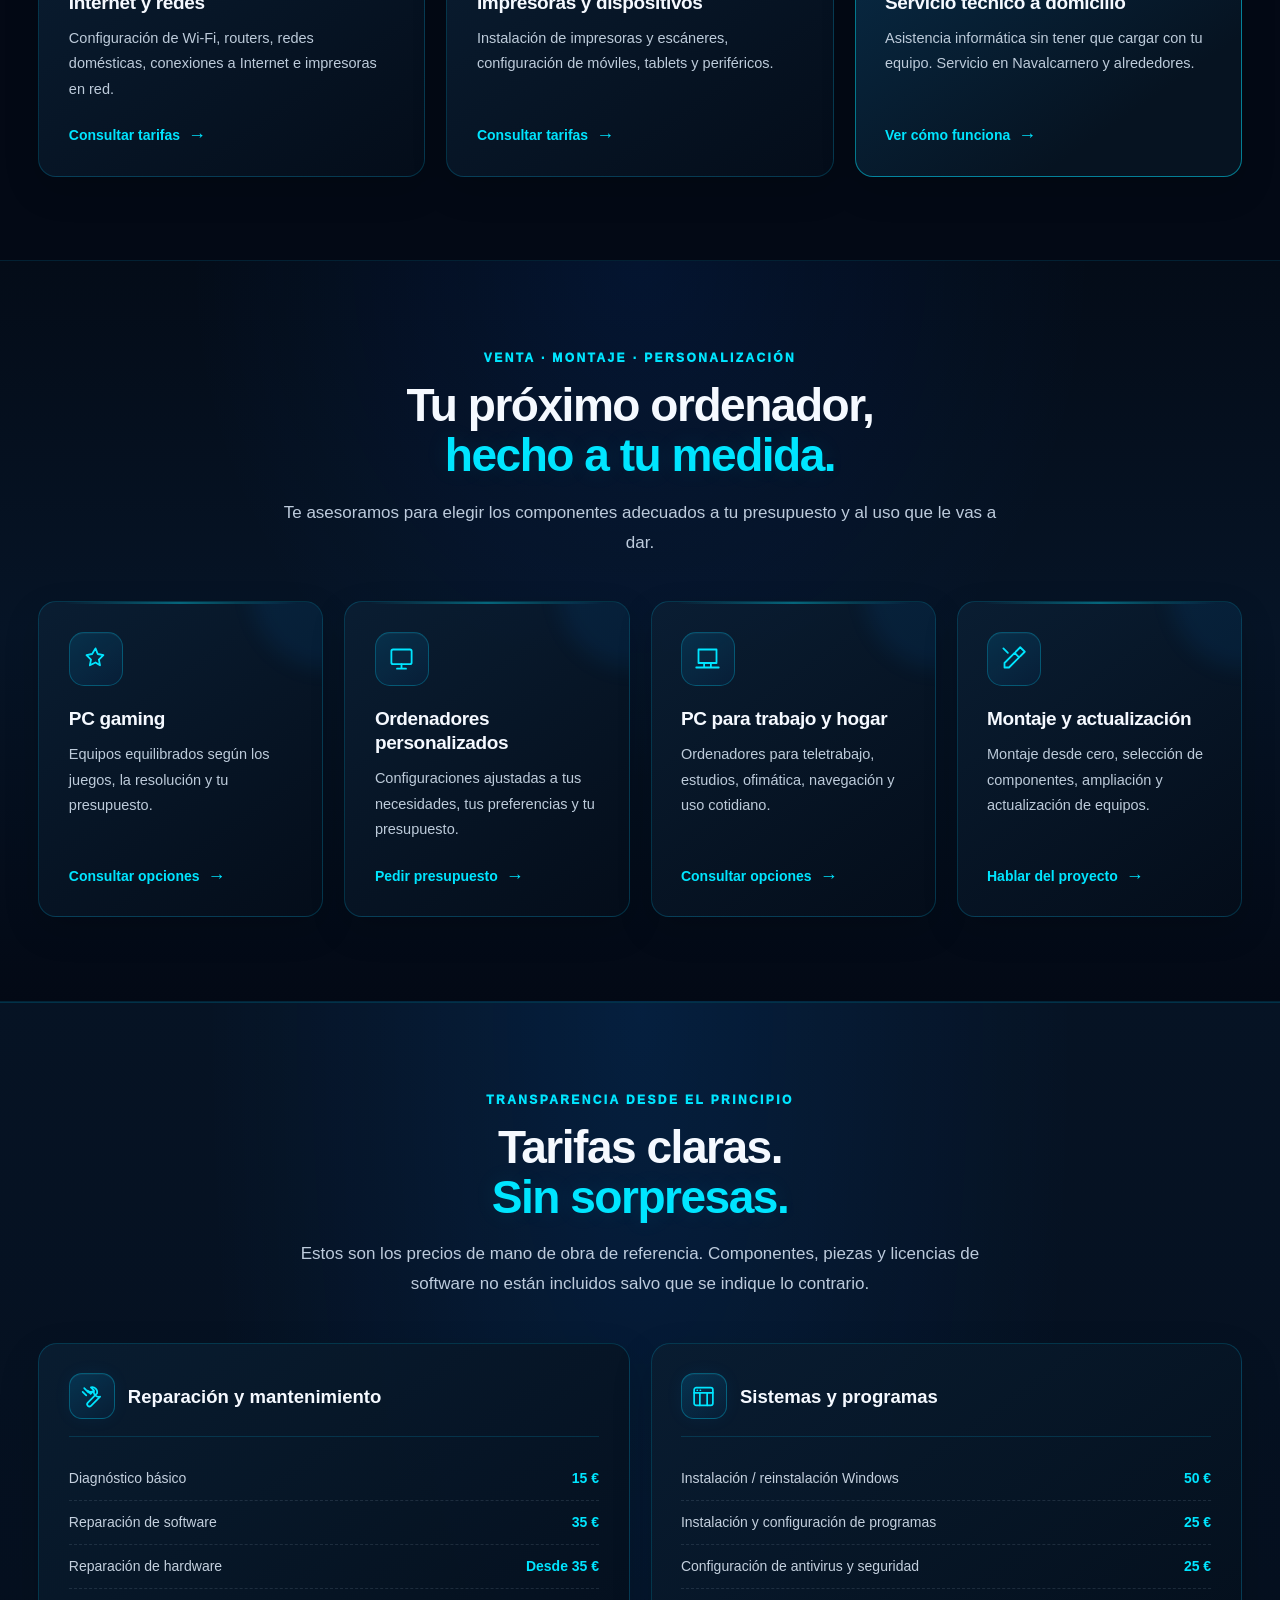
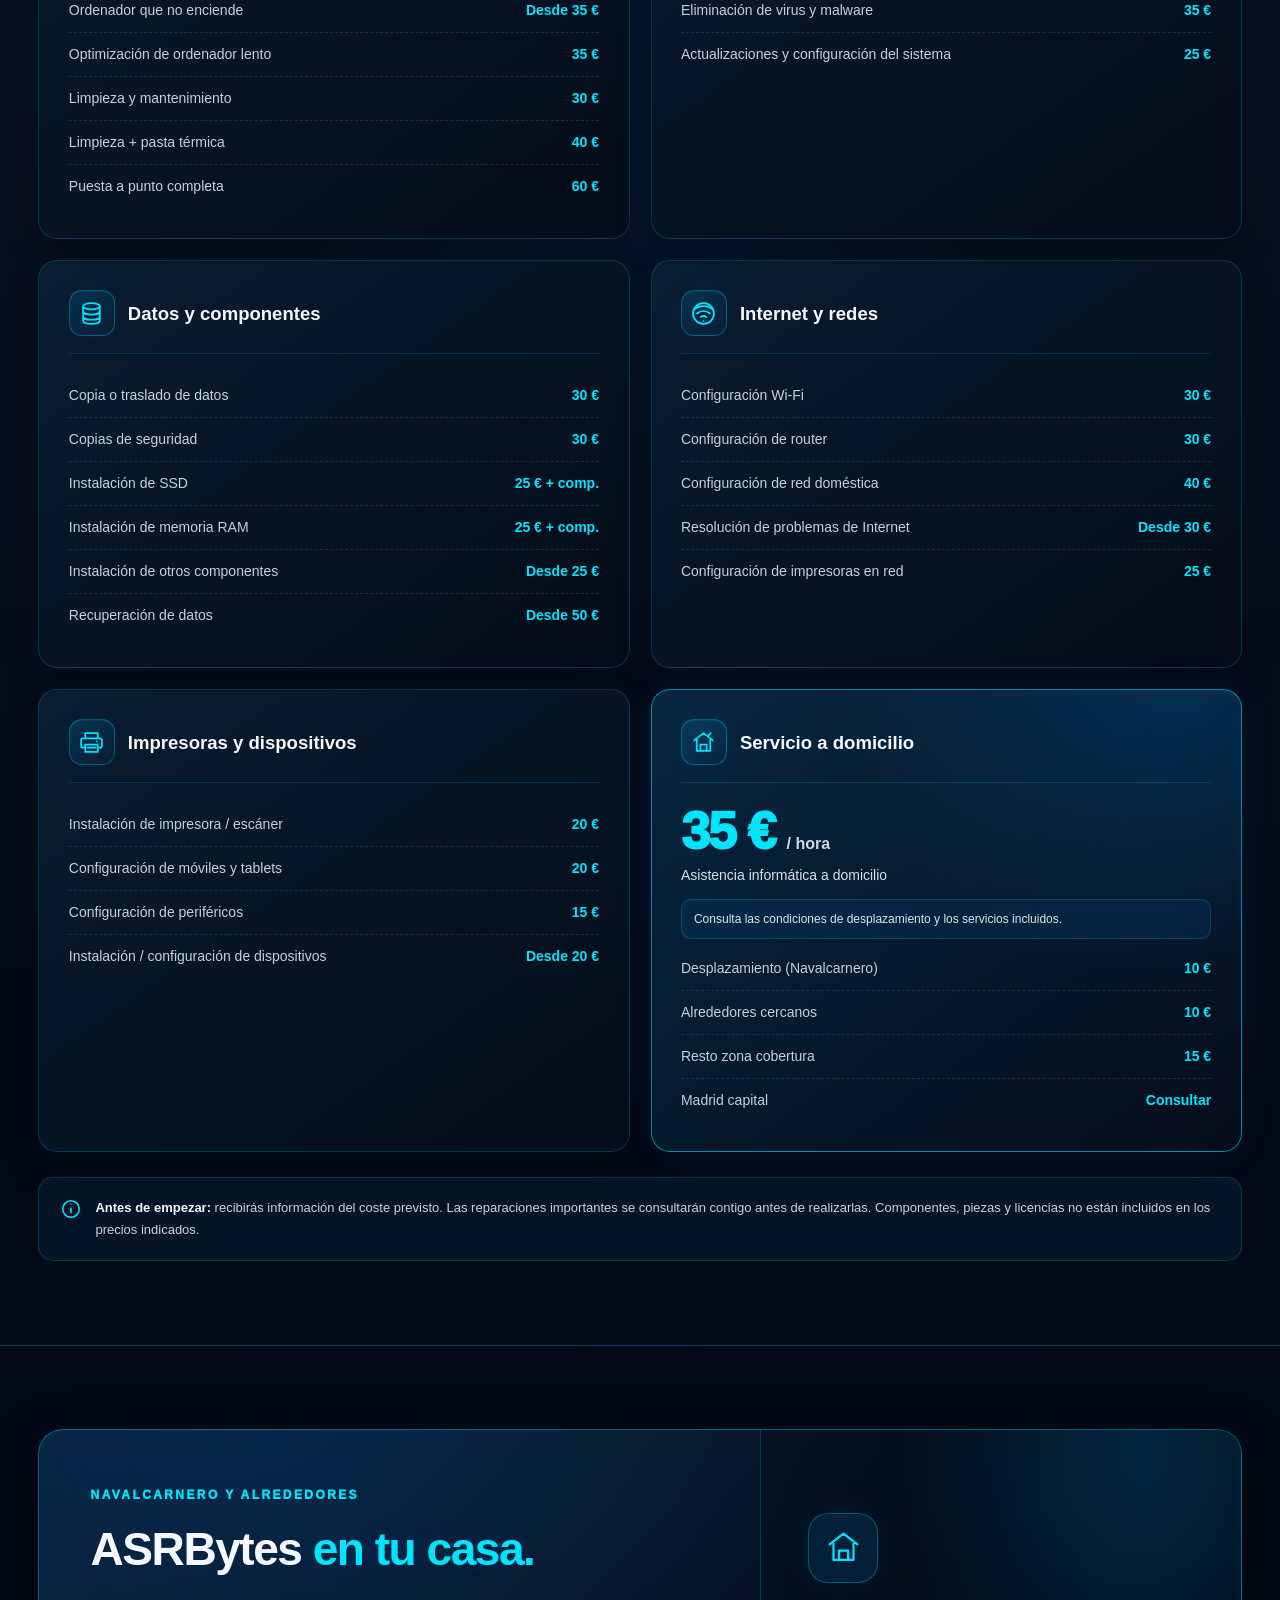
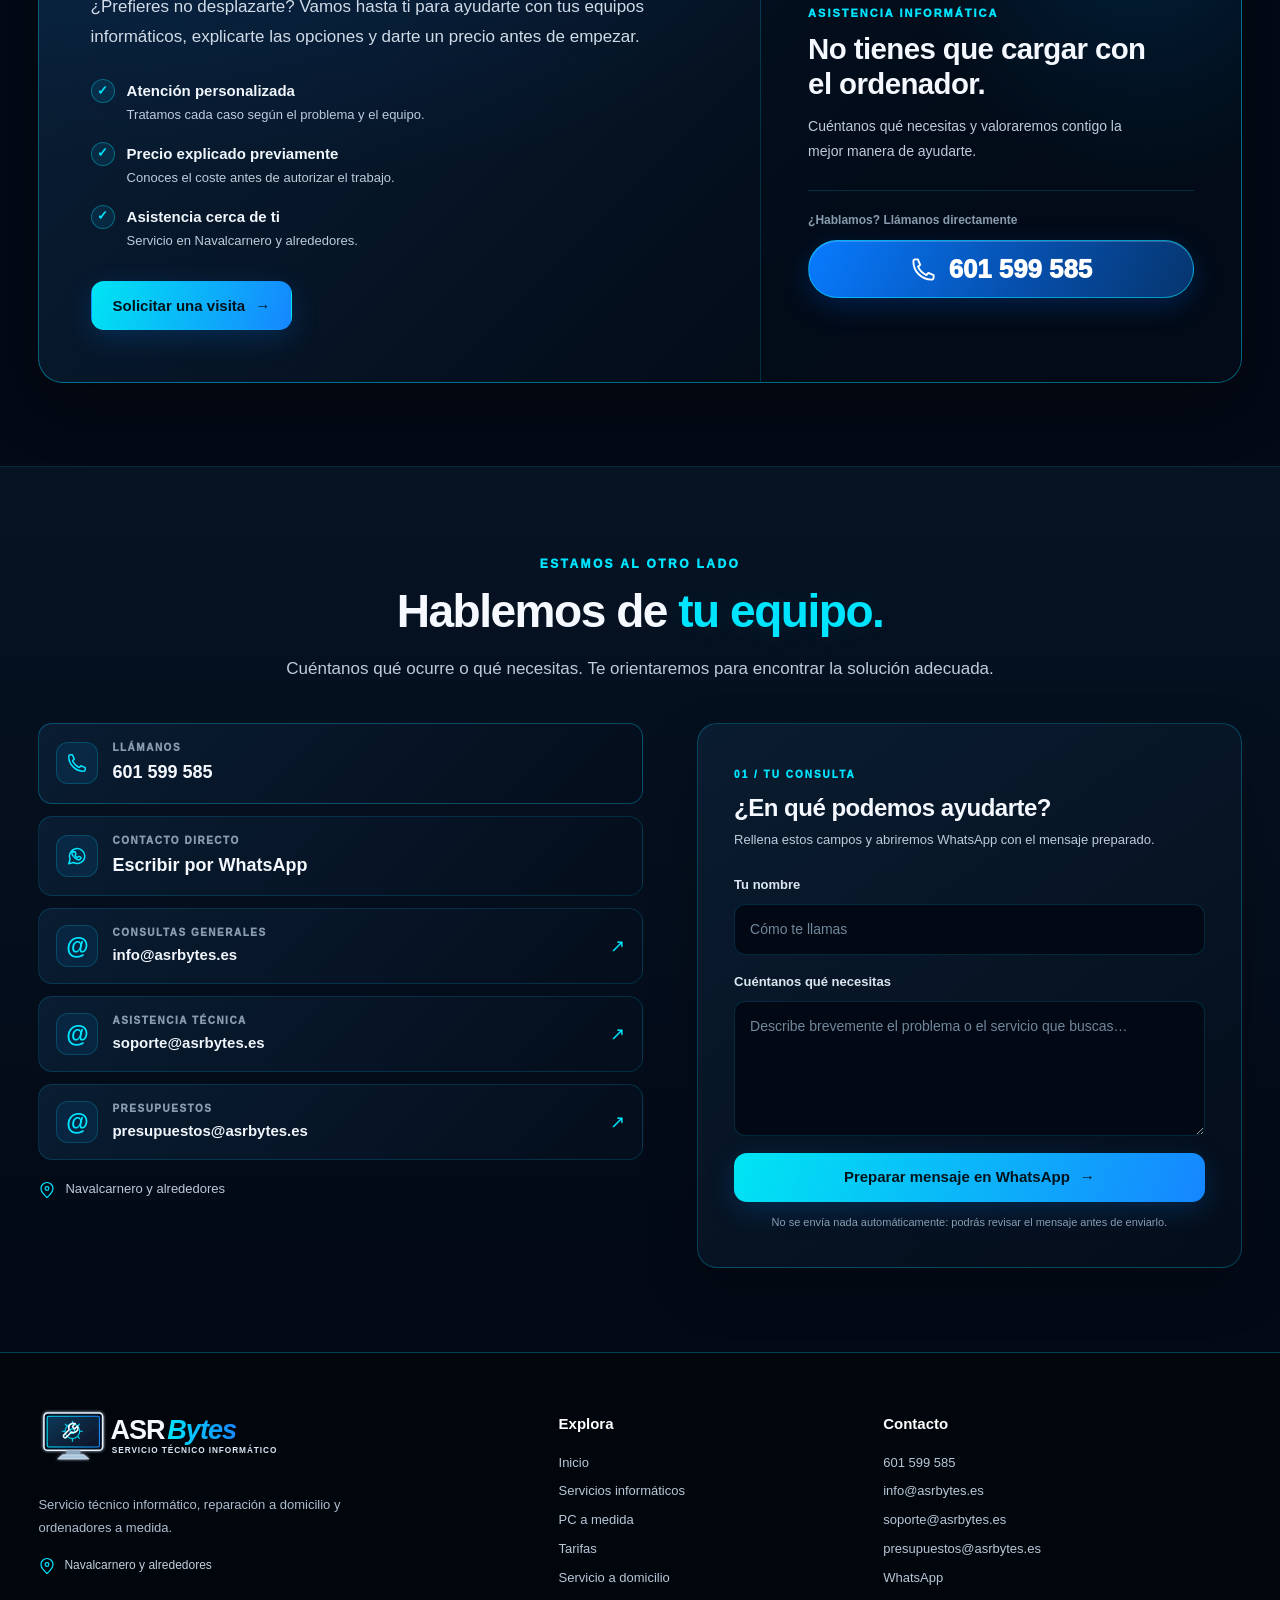
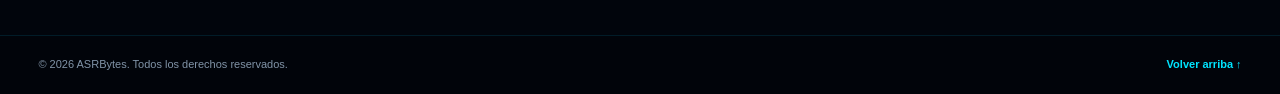
==== commit 2f4c4b8d: "Rediseño visual aprobado: marca, tarifas y contacto" ====
--- a/index.html
+++ b/index.html
@@ -1,233 +1,284 @@
-<!DOCTYPE html>
+<!doctype html>
 <html lang="es">
 <head>
-  <meta charset="UTF-8">
-  <meta name="viewport" content="width=device-width, initial-scale=1.0">
+  <meta charset="utf-8">
+  <meta name="viewport" content="width=device-width, initial-scale=1">
   <meta name="description" content="ASRBytes ofrece reparación informática a domicilio, mantenimiento, redes y venta y montaje de ordenadores personalizados en Navalcarnero y alrededores.">
-  <meta name="theme-color" content="#07111f">
+  <meta name="theme-color" content="#030915">
   <meta property="og:type" content="website">
-  <meta property="og:title" content="ASRBytes | Reparación y ordenadores a medida">
-  <meta property="og:description" content="Servicio técnico informático a domicilio y venta de PC personalizados en Navalcarnero y alrededores.">
+  <meta property="og:title" content="ASRBytes | Servicio técnico informático">
+  <meta property="og:description" content="Reparación de ordenadores a domicilio y PC a medida en Navalcarnero y alrededores.">
   <meta name="robots" content="index, follow">
   <link rel="icon" type="image/svg+xml" href="favicon.svg">
-  <title>ASRBytes | Reparación de ordenadores a domicilio</title>
+  <title>ASRBytes | Reparación informática y PC a medida</title>
   <link rel="stylesheet" href="styles.css">
 </head>
 <body>
-  <header class="header">
-    <div class="container nav">
-      <a class="brand" href="#inicio" aria-label="ASRBytes inicio">
-        <img src="logo-asrbytes.png" alt="ASRBytes, servicio técnico informático" width="260" height="52">
+  <a class="skip-link" href="#contenido">Saltar al contenido</a>
+
+  <header class="site-header">
+    <div class="container header-inner">
+      <a class="brand" href="#inicio" aria-label="ASRBytes, ir al inicio">
+        <img src="logo-asrbytes.svg" alt="ASRBytes · Servicio técnico informático" width="360" height="66">
       </a>
-      <nav class="nav-links" aria-label="Navegación principal">
-        <a href="#inicio"><svg viewBox="0 0 24 24" aria-hidden="true"><path d="M3 10.5 12 3l9 7.5M5.5 9v11h13V9M9 20v-6h6v6"/></svg><span>Inicio</span></a>
-        <a href="#servicios"><svg viewBox="0 0 24 24" aria-hidden="true"><path d="M12 3.2 14 5l2.6-.3.9 2.4 2.3 1.2-.7 2.6 1.2 2.3-1.8 1.9.1 2.6-2.5.8-1.4 2.2-2.5-.9-2.5.9-1.4-2.2-2.5-.8.1-2.6-1.8-1.9 1.2-2.3-.7-2.6 2.3-1.2.9-2.4L10 5z"/><circle cx="12" cy="12" r="3"/></svg><span>Servicios</span></a>
-        <a href="#ordenadores"><svg viewBox="0 0 24 24" aria-hidden="true"><rect x="3" y="4" width="18" height="13" rx="1.5"/><path d="M8 21h8M12 17v4"/></svg><span>PC a medida</span></a>
-        <a href="#tarifas"><svg viewBox="0 0 24 24" aria-hidden="true"><path d="M15 5a5 5 0 1 0 0 14M5 9h12M5 13h10"/></svg><span>Tarifas</span></a>
-        <a href="#domicilio"><svg viewBox="0 0 24 24" aria-hidden="true"><path d="m3 10 9-7 9 7M5 9v12h14V9M9 21v-7h6v7"/></svg><span>A domicilio</span></a>
-        <a href="#contacto"><svg viewBox="0 0 24 24" aria-hidden="true"><rect x="3" y="5" width="18" height="14" rx="2"/><path d="m4 7 8 6 8-6"/></svg><span>Contacto</span></a>
+
+      <nav id="primary-navigation" class="main-nav" aria-label="Navegación principal">
+        <a href="#inicio" class="nav-link active"><svg viewBox="0 0 24 24" aria-hidden="true"><path d="m3 10 9-7 9 7M5.5 9v11h13V9M9 20v-6h6v6"/></svg><span>Inicio</span></a>
+        <a href="#servicios" class="nav-link"><svg viewBox="0 0 24 24" aria-hidden="true"><path d="M12 3.2 14 5l2.6-.3.9 2.4 2.3 1.2-.7 2.6 1.2 2.3-1.8 1.9.1 2.6-2.5.8-1.4 2.2-2.5-.9-2.5.9-1.4-2.2-2.5-.8.1-2.6-1.8-1.9 1.2-2.3-.7-2.6 2.3-1.2.9-2.4L10 5z"/><circle cx="12" cy="12" r="3"/></svg><span>Servicios</span></a>
+        <a href="#ordenadores" class="nav-link"><svg viewBox="0 0 24 24" aria-hidden="true"><rect x="3" y="4" width="18" height="13" rx="1.5"/><path d="M8 21h8M12 17v4"/></svg><span>PC a medida</span></a>
+        <a href="#tarifas" class="nav-link"><svg viewBox="0 0 24 24" aria-hidden="true"><path d="M15 5a5 5 0 1 0 0 14M5 9h12M5 13h10"/></svg><span>Tarifas</span></a>
+        <a href="#domicilio" class="nav-link"><svg viewBox="0 0 24 24" aria-hidden="true"><path d="m3 10 9-7 9 7M5 9v12h14V9M9 21v-7h6v7"/></svg><span>A domicilio</span></a>
+        <a href="#contacto" class="nav-link"><svg viewBox="0 0 24 24" aria-hidden="true"><rect x="3" y="5" width="18" height="14" rx="2"/><path d="m4 7 8 6 8-6"/></svg><span>Contacto</span></a>
       </nav>
-      <a class="nav-cta" href="https://wa.me/34601599585?text=Hola%20ASRBytes%2C%20quiero%20consultar%20un%20servicio." target="_blank" rel="noopener">WhatsApp</a>
+
+      <button class="menu-toggle" type="button" aria-expanded="false" aria-controls="primary-navigation" aria-label="Abrir menú de navegación">
+        <svg viewBox="0 0 24 24" aria-hidden="true"><path d="M4 7h16M4 12h16M4 17h16"/></svg>
+      </button>
+
+      <a class="header-cta" href="https://wa.me/34601599585?text=Hola%20ASRBytes%2C%20quiero%20consultar%20un%20servicio." target="_blank" rel="noopener noreferrer" aria-label="Contactar con ASRBytes por WhatsApp">
+        <svg viewBox="0 0 24 24" aria-hidden="true"><path d="M20.5 11.7a8.4 8.4 0 0 1-12.4 7.4L3 20.5l1.4-4.9a8.4 8.4 0 1 1 16.1-3.9Z"/><path d="M8.4 7.8c.2-.4.4-.4.7-.4h.5c.2 0 .4 0 .5.4l.7 1.7c.1.3.1.5-.1.7l-.6.7c-.2.2-.2.4 0 .7.5.8 1.2 1.5 2 2 .3.2.5.2.7-.1l.8-.9c.2-.2.4-.3.7-.1l1.6.8c.3.2.4.3.4.5 0 .3-.2 1.2-.8 1.7-.6.6-1.4.8-2.2.6-1-.2-2.4-.8-3.8-2.1-1.8-1.6-2.8-3.5-3-4.4-.2-.9 0-1.7.6-2.3.4-.4.8-.6 1.3-.6Z"/></svg>
+        <span>WhatsApp</span>
+      </a>
     </div>
   </header>
 
-  <main>
+  <main id="contenido">
     <section id="inicio" class="hero">
-      <div class="hero-glow"></div>
+      <div class="hero-aura" aria-hidden="true"></div>
       <div class="container hero-grid">
-        <div>
-          <span class="eyebrow">SERVICIO TÉCNICO INFORMÁTICO</span>
+        <div class="hero-copy">
+          <div class="eyebrow"><span class="eyebrow-dot"></span> SERVICIO TÉCNICO INFORMÁTICO</div>
           <h1>Tu ordenador,<br><span>en buenas manos.</span></h1>
-          <p class="hero-text">Reparación de ordenadores <strong>a domicilio</strong>, venta y montaje de PC personalizados en Navalcarnero y alrededores. Servicio claro y profesional.</p>
+          <p class="hero-text">Reparación de ordenadores <strong>a domicilio</strong>, mantenimiento y montaje de PC personalizados. Atención cercana y soluciones claras en Navalcarnero y alrededores.</p>
           <div class="hero-actions">
-            <a class="btn primary" href="https://wa.me/34601599585?text=Hola%20ASRBytes%2C%20quiero%20pedir%20presupuesto." target="_blank" rel="noopener">💬 Pedir presupuesto</a>
-            <a class="btn secondary" href="tel:+34601599585">📞 601 599 585</a>
-          </div>
-          <div class="trust">
-            <span>✓ Presupuesto previo</span>
-            <span>✓ Servicio a domicilio</span>
-            <span>✓ Sin sorpresas</span>
-          </div>
-        </div>
-        <div class="hero-card hero-visual">
-          <img src="hero-workstation.jpg" alt="Ordenador de sobremesa iluminado en azul con la marca ASRBytes" width="852" height="645">
-
-        </div>
-      </div>
-    </section>
-
-    <section class="strip">
-      <div class="container strip-grid">
-        <div><b><svg viewBox="0 0 24 24" aria-hidden="true"><path d="m13 2-9 12h7l-1 8 10-13h-7z"/></svg> RÁPIDO</b><span>Atención y diagnóstico ágil</span></div>
-        <div><b><svg viewBox="0 0 24 24" aria-hidden="true"><path d="m12 2 8 3v6c0 5-3.5 8.5-8 11-4.5-2.5-8-6-8-11V5z"/><path d="m8 12 2.5 2.5L16 9"/></svg> SEGURO</b><span>Trabajo profesional</span></div>
-        <div><b><svg viewBox="0 0 24 24" aria-hidden="true"><path d="M15 5a5 5 0 1 0 0 14M5 9h12M5 13h10"/></svg> CLARO</b><span>Precios transparentes</span></div>
-        <div><b><svg viewBox="0 0 24 24" aria-hidden="true"><path d="m3 10 9-7 9 7M5 9v12h14V9M9 21v-7h6v7"/></svg> A DOMICILIO</b><span>Vamos hasta ti</span></div>
-      </div>
-    </section>
-
-    <section id="servicios" class="section">
+            <a class="button button-primary" href="https://wa.me/34601599585?text=Hola%20ASRBytes%2C%20quiero%20pedir%20presupuesto." target="_blank" rel="noopener noreferrer">
+              <svg viewBox="0 0 24 24" aria-hidden="true"><path d="M20.5 11.7a8.4 8.4 0 0 1-12.4 7.4L3 20.5l1.4-4.9a8.4 8.4 0 1 1 16.1-3.9Z"/><path d="M8.4 7.8c.2-.4.4-.4.7-.4h.5c.2 0 .4 0 .5.4l.7 1.7c.1.3.1.5-.1.7l-.6.7c-.2.2-.2.4 0 .7.5.8 1.2 1.5 2 2 .3.2.5.2.7-.1l.8-.9c.2-.2.4-.3.7-.1l1.6.8c.3.2.4.3.4.5 0 .3-.2 1.2-.8 1.7-.6.6-1.4.8-2.2.6-1-.2-2.4-.8-3.8-2.1-1.8-1.6-2.8-3.5-3-4.4-.2-.9 0-1.7.6-2.3.4-.4.8-.6 1.3-.6Z"/></svg>
+              Pedir presupuesto
+            </a>
+            <a class="button button-secondary" href="tel:+34601599585"><svg viewBox="0 0 24 24" aria-hidden="true"><path d="M7 3H4.8A1.8 1.8 0 0 0 3 4.8C3 13.7 10.3 21 19.2 21a1.8 1.8 0 0 0 1.8-1.8V17l-4.7-2-1.7 2a15 15 0 0 1-7.5-7.5l2-1.7L7 3Z"/></svg>601 599 585</a>
+          </div>
+          <div class="hero-assurances" aria-label="Ventajas del servicio">
+            <span><b>✓</b> Presupuesto previo</span>
+            <span><b>✓</b> Atención personalizada</span>
+            <span><b>✓</b> Servicio a domicilio</span>
+          </div>
+        </div>
+
+        <div class="hero-visual">
+          <div class="visual-frame"><img src="hero-workstation.jpg" alt="Puesto informático con iluminación azul, imagen de la actividad de ASRBytes" width="852" height="645"></div>
+          <div class="visual-badge"><span class="visual-badge-icon"><svg viewBox="0 0 24 24" aria-hidden="true"><path d="m12 3 2.1 5.1L19.5 10l-5.4 1.9L12 17l-2.1-5.1L4.5 10l5.4-1.9L12 3Z"/><path d="m19 15 .9 2.1L22 18l-2.1.9L19 21l-.9-2.1L16 18l2.1-.9L19 15Z"/></svg></span><span><strong>Soluciones sin complicaciones</strong><small>Informática para tu día a día</small></span></div>
+          <div class="visual-orbit orbit-one" aria-hidden="true"></div><div class="visual-orbit orbit-two" aria-hidden="true"></div>
+        </div>
+      </div>
+    </section>
+
+    <section class="trust-strip" aria-label="Compromiso de ASRBytes">
+      <div class="container trust-grid">
+        <div class="trust-item"><span class="trust-icon"><svg viewBox="0 0 24 24" aria-hidden="true"><path d="m13 2-9 12h7l-1 8 10-13h-7z"/></svg></span><span><strong>Ágil</strong><small>Diagnóstico y atención</small></span></div>
+        <div class="trust-item"><span class="trust-icon"><svg viewBox="0 0 24 24" aria-hidden="true"><path d="m12 2 8 3v6c0 5-3.5 8.5-8 11-4.5-2.5-8-6-8-11V5z"/><path d="m8 12 2.5 2.5L16 9"/></svg></span><span><strong>Profesional</strong><small>Trabajo cuidado</small></span></div>
+        <div class="trust-item"><span class="trust-icon"><svg viewBox="0 0 24 24" aria-hidden="true"><circle cx="12" cy="12" r="9"/><path d="M12 7v5l3.5 2"/></svg></span><span><strong>Transparente</strong><small>Precio antes de empezar</small></span></div>
+        <div class="trust-item"><span class="trust-icon"><svg viewBox="0 0 24 24" aria-hidden="true"><path d="m3 10 9-7 9 7M5.5 9v11h13V9M9 20v-6h6v6"/></svg></span><span><strong>A domicilio</strong><small>Vamos hasta ti</small></span></div>
+      </div>
+    </section>
+
+    <section id="servicios" class="section services-section">
       <div class="container">
         <div class="section-heading">
-          <span class="eyebrow">¿QUÉ NECESITAS?</span>
-          <h2>Servicios informáticos</h2>
-          <p>Soluciones para ordenadores, redes, impresoras, móviles y dispositivos.</p>
+          <span class="section-kicker">CÓMO PODEMOS AYUDARTE</span>
+          <h2>Servicios informáticos <span>a tu alcance</span></h2>
+          <p>Soluciones para tu ordenador, tus dispositivos y tu conexión. Te explicamos las opciones y el coste antes de comenzar.</p>
         </div>
         <div class="service-grid">
-          <article class="service-card"><div class="icon">🔧</div><h3>Reparación y mantenimiento</h3><p>Diagnóstico, software, hardware, equipos que no arrancan, limpieza y optimización.</p><a href="#tarifas">Ver tarifas →</a></article>
-          <article class="service-card"><div class="icon">▣</div><h3>Sistemas y programas</h3><p>Windows, instalación de programas, antivirus, seguridad y actualizaciones.</p><a href="#tarifas">Ver tarifas →</a></article>
-          <article class="service-card"><div class="icon">💾</div><h3>Datos y componentes</h3><p>Copias, traslado y recuperación de datos, SSD, RAM y otros componentes.</p><a href="#tarifas">Ver tarifas →</a></article>
-          <article class="service-card"><div class="icon">📶</div><h3>Internet y redes</h3><p>Wi‑Fi, routers, redes domésticas, problemas de Internet e impresoras en red.</p><a href="#tarifas">Ver tarifas →</a></article>
-          <article class="service-card"><div class="icon">🖨️</div><h3>Impresoras y dispositivos</h3><p>Instalación de impresoras y escáneres, móviles, tablets y periféricos.</p><a href="#tarifas">Ver tarifas →</a></article>
-          <article class="service-card featured"><div class="icon">🏠</div><h3>Servicio a domicilio</h3><p>Asistencia informática y desplazamiento por Navalcarnero y alrededores.</p><a href="#domicilio">Consultar →</a></article>
-        </div>
-      </div>
-    </section>
-
-    <section id="ordenadores" class="section pc-section">
+          <article class="service-card"><div class="service-icon"><svg viewBox="0 0 24 24" aria-hidden="true"><path d="m14.7 6.3 3-3 3 3-3 3M13 8l-7.5 7.5a2.1 2.1 0 0 0 3 3L16 11M5 4l5 5M4 20l4-4"/></svg></div><h3>Reparación y mantenimiento</h3><p>Diagnóstico de averías, problemas de hardware y software, equipos que no arrancan, limpieza y optimización.</p><a class="text-link" href="#tarifas">Consultar tarifas <span>→</span></a></article>
+          <article class="service-card"><div class="service-icon"><svg viewBox="0 0 24 24" aria-hidden="true"><rect x="4" y="3" width="16" height="18" rx="2"/><path d="M8 7h8M8 11h8M8 15h5"/></svg></div><h3>Sistemas y programas</h3><p>Instalación y configuración de Windows, programas, antivirus, seguridad y actualizaciones.</p><a class="text-link" href="#tarifas">Consultar tarifas <span>→</span></a></article>
+          <article class="service-card"><div class="service-icon"><svg viewBox="0 0 24 24" aria-hidden="true"><path d="M5 4h14v16H5zM8 8h8M8 12h8M8 16h5"/><path d="m3 2 2 2M19 20l2 2"/></svg></div><h3>Datos y componentes</h3><p>Copias y traslado de datos, recuperación de información, SSD, memoria RAM y otros componentes.</p><a class="text-link" href="#tarifas">Consultar tarifas <span>→</span></a></article>
+          <article class="service-card"><div class="service-icon"><svg viewBox="0 0 24 24" aria-hidden="true"><path d="M5 9a10 10 0 0 1 14 0M8 12a6 6 0 0 1 8 0M10.5 15a2.2 2.2 0 0 1 3 0M12 19h.01"/><path d="M3 5a14 14 0 0 1 18 0"/></svg></div><h3>Internet y redes</h3><p>Configuración de Wi-Fi, routers, redes domésticas, conexiones a Internet e impresoras en red.</p><a class="text-link" href="#tarifas">Consultar tarifas <span>→</span></a></article>
+          <article class="service-card"><div class="service-icon"><svg viewBox="0 0 24 24" aria-hidden="true"><path d="M6 8V3h12v5M6 17H4a2 2 0 0 1-2-2v-5a2 2 0 0 1 2-2h16a2 2 0 0 1 2 2v5a2 2 0 0 1-2 2h-2M6 14h12v7H6z"/><path d="M17 11h.01"/></svg></div><h3>Impresoras y dispositivos</h3><p>Instalación de impresoras y escáneres, configuración de móviles, tablets y periféricos.</p><a class="text-link" href="#tarifas">Consultar tarifas <span>→</span></a></article>
+          <article class="service-card service-card-featured"><div class="service-icon"><svg viewBox="0 0 24 24" aria-hidden="true"><path d="m3 10 9-7 9 7M5.5 9v11h13V9M9 20v-6h6v6"/></svg></div><h3>Servicio técnico a domicilio</h3><p>Asistencia informática sin tener que cargar con tu equipo. Servicio en Navalcarnero y alrededores.</p><a class="text-link" href="#domicilio">Ver cómo funciona <span>→</span></a></article>
+        </div>
+      </div>
+    </section>
+
+    <section id="ordenadores" class="section build-section">
       <div class="container">
         <div class="section-heading">
-          <span class="eyebrow">VENTA · MONTAJE · PERSONALIZACIÓN</span>
-          <h2>Tu próximo ordenador, hecho a tu medida</h2>
-          <p>Te asesoramos para elegir los componentes adecuados a tu presupuesto y al uso que le vas a dar. Pide presupuesto sin compromiso.</p>
-        </div>
-        <div class="service-grid">
-          <article class="service-card featured"><div class="icon">🎮</div><h3>PC gaming</h3><p>Equipos para jugar, con componentes equilibrados según los juegos, la resolución y tu presupuesto.</p><a href="#contacto">Pedir presupuesto →</a></article>
-          <article class="service-card"><div class="icon">🖥️</div><h3>Ordenadores personalizados</h3><p>Venta de equipos configurados a medida: tú eliges el presupuesto y nosotros te ayudamos con la configuración.</p><a href="#contacto">Consultar opciones →</a></article>
-          <article class="service-card"><div class="icon">💼</div><h3>PC para trabajo y hogar</h3><p>Ordenadores para teletrabajo, estudios, ofimática, navegación y uso diario.</p><a href="#contacto">Pedir presupuesto →</a></article>
-          <article class="service-card"><div class="icon">🧰</div><h3>Montaje y actualización</h3><p>Montaje desde cero, selección de componentes, ampliación y actualización de equipos existentes.</p><a href="#contacto">Consultar →</a></article>
-        </div>
-      </div>
-    </section>
-
-    <section id="tarifas" class="section dark-section">
-      <div class="container">
-        <div class="section-heading light">
-          <span class="eyebrow">PRECIOS</span>
-          <h2>Tarifa de servicios</h2>
-          <p>Precios claros antes de empezar. Componentes, piezas y licencias de software no incluidos.</p>
+          <span class="section-kicker">VENTA · MONTAJE · PERSONALIZACIÓN</span>
+          <h2>Tu próximo ordenador,<br><span>hecho a tu medida.</span></h2>
+          <p>Te asesoramos para elegir los componentes adecuados a tu presupuesto y al uso que le vas a dar.</p>
+        </div>
+        <div class="service-grid pc-grid">
+          <article class="service-card"><div class="service-icon"><svg viewBox="0 0 24 24" aria-hidden="true"><path d="M12 3 14 8l5 1-4 4 1 5-4-2.5L7 18l1-5-4-4 5-1 3-5Z"/></svg></div><h3>PC gaming</h3><p>Equipos equilibrados según los juegos, la resolución y tu presupuesto.</p><a class="text-link" href="#contacto">Consultar opciones <span>→</span></a></article>
+          <article class="service-card"><div class="service-icon"><svg viewBox="0 0 24 24" aria-hidden="true"><rect x="3" y="4" width="18" height="13" rx="1.5"/><path d="M8 21h8M12 17v4"/></svg></div><h3>Ordenadores personalizados</h3><p>Configuraciones ajustadas a tus necesidades, tus preferencias y tu presupuesto.</p><a class="text-link" href="#contacto">Pedir presupuesto <span>→</span></a></article>
+          <article class="service-card"><div class="service-icon"><svg viewBox="0 0 24 24" aria-hidden="true"><path d="M4 4h16v12H4zM2 20h20M9 16v4M15 16v4"/></svg></div><h3>PC para trabajo y hogar</h3><p>Ordenadores para teletrabajo, estudios, ofimática, navegación y uso cotidiano.</p><a class="text-link" href="#contacto">Consultar opciones <span>→</span></a></article>
+          <article class="service-card"><div class="service-icon"><svg viewBox="0 0 24 24" aria-hidden="true"><path d="m14 6 4-4 4 4-4 4M13 7l4 4-9 9H4v-4l9-9Z"/><path d="m3 3 4 4"/></svg></div><h3>Montaje y actualización</h3><p>Montaje desde cero, selección de componentes, ampliación y actualización de equipos.</p><a class="text-link" href="#contacto">Hablar del proyecto <span>→</span></a></article>
+        </div>
+      </div>
+    </section>
+
+    <section id="tarifas" class="section pricing-section">
+      <div class="container">
+        <div class="section-heading section-heading-light">
+          <span class="section-kicker">TRANSPARENCIA DESDE EL PRINCIPIO</span>
+          <h2>Tarifas claras.<br><span>Sin sorpresas.</span></h2>
+          <p>Estos son los precios de mano de obra de referencia. Componentes, piezas y licencias de software no están incluidos salvo que se indique lo contrario.</p>
         </div>
         <div class="price-grid">
-          <div class="price-card">
-            <h3>🔧 Reparación y mantenimiento</h3>
-            <div class="price-row"><span>Diagnóstico básico</span><b>15 €</b></div>
-            <div class="price-row"><span>Reparación de software</span><b>35 €</b></div>
-            <div class="price-row"><span>Reparación de hardware</span><b>Desde 35 €</b></div>
-            <div class="price-row"><span>Ordenador que no enciende</span><b>Desde 35 €</b></div>
-            <div class="price-row"><span>Optimización de ordenador lento</span><b>35 €</b></div>
-            <div class="price-row"><span>Limpieza y mantenimiento</span><b>30 €</b></div>
-            <div class="price-row"><span>Limpieza + pasta térmica</span><b>40 €</b></div>
-            <div class="price-row"><span>Puesta a punto completa</span><b>60 €</b></div>
-          </div>
-          <div class="price-card">
-            <h3>🪟 Sistemas y programas</h3>
-            <div class="price-row"><span>Instalación / reinstalación Windows</span><b>50 €</b></div>
-            <div class="price-row"><span>Instalación y configuración de programas</span><b>25 €</b></div>
-            <div class="price-row"><span>Configuración de antivirus y seguridad</span><b>25 €</b></div>
-            <div class="price-row"><span>Eliminación de virus y malware</span><b>35 €</b></div>
-            <div class="price-row"><span>Actualizaciones y configuración del sistema</span><b>25 €</b></div>
-          </div>
-          <div class="price-card">
-            <h3>💾 Datos y componentes</h3>
-            <div class="price-row"><span>Copia o traslado de datos</span><b>30 €</b></div>
-            <div class="price-row"><span>Copias de seguridad</span><b>30 €</b></div>
-            <div class="price-row"><span>Instalación de SSD</span><b>25 € + comp.</b></div>
-            <div class="price-row"><span>Instalación de memoria RAM</span><b>25 € + comp.</b></div>
-            <div class="price-row"><span>Instalación de otros componentes</span><b>Desde 25 €</b></div>
-            <div class="price-row"><span>Recuperación de datos</span><b>Desde 50 €</b></div>
-          </div>
-          <div class="price-card">
-            <h3>📶 Internet y redes</h3>
-            <div class="price-row"><span>Configuración Wi‑Fi</span><b>30 €</b></div>
-            <div class="price-row"><span>Configuración de router</span><b>30 €</b></div>
-            <div class="price-row"><span>Configuración de red doméstica</span><b>40 €</b></div>
-            <div class="price-row"><span>Resolución de problemas de Internet</span><b>Desde 30 €</b></div>
-            <div class="price-row"><span>Configuración de impresoras en red</span><b>25 €</b></div>
-          </div>
-          <div class="price-card">
-            <h3>🖨️ Impresoras y dispositivos</h3>
-            <div class="price-row"><span>Instalación de impresora / escáner</span><b>20 €</b></div>
-            <div class="price-row"><span>Configuración de móviles y tablets</span><b>20 €</b></div>
-            <div class="price-row"><span>Configuración de periféricos</span><b>15 €</b></div>
-            <div class="price-row"><span>Instalación / configuración de dispositivos</span><b>Desde 20 €</b></div>
-          </div>
-          <div class="price-card highlight">
-            <h3>🏠 Servicio a domicilio</h3>
-            <div class="big-price">35 €<small>/ hora</small></div>
-            <p>Asistencia informática</p>
-            <div class="free">Servicios &gt; 50 € · ¡GRATIS!</div>
-            <div class="price-row"><span>Desplazamiento (Navalcarnero)</span><b>10 €</b></div>
-            <div class="price-row"><span>Alrededores cercanos</span><b>10 €</b></div>
-            <div class="price-row"><span>Resto zona cobertura</span><b>15 €</b></div>
-            <div class="price-row"><span>Madrid capital</span><b>Consultar</b></div>
-          </div>
-        </div>
-        <div class="notice">💡 <strong>Presupuesto claro:</strong> presupuesto previo antes de realizar reparaciones importantes. Componentes, piezas y licencias de software no están incluidos en los precios indicados.</div>
-      </div>
-    </section>
-
-    <section id="domicilio" class="section">
-      <div class="container home-box">
-        <div>
-          <span class="eyebrow">NAVALCARNERO Y ALREDEDORES</span>
-          <h2>Voy a tu domicilio</h2>
-          <p>No necesitas cargar con tu ordenador. Cuéntame qué problema tienes y te indico el precio antes de empezar.</p>
-          <div class="mini-features">
-            <span>✓ Trato personalizado</span>
-            <span>✓ Atención rápida</span>
-            <span>✓ Precios claros</span>
-            <span>✓ Sin sorpresas</span>
-          </div>
-        </div>
-        <div class="home-cta">
-          <span>¿Tienes un problema?</span>
-          <strong>601 599 585</strong>
-          <a class="btn primary" href="https://wa.me/34601599585?text=Hola%20ASRBytes%2C%20necesito%20ayuda%20con%20mi%20ordenador." target="_blank" rel="noopener">Escribir por WhatsApp</a>
+          <article class="price-card"><h3><span class="price-icon"><svg viewBox="0 0 24 24" aria-hidden="true"><path d="M14.4 6.2a4.8 4.8 0 0 0 5.9 5.9l-8.8 8.8a2.1 2.1 0 0 1-3-3l8.8-8.8a4.8 4.8 0 0 0-5.9-5.9l3 3-3.2 3.2-3-3a4.8 4.8 0 0 0 6.2-0.2Z"/><path d="m5 4 4 4M3.5 7.5 7 11"/></svg></span> Reparación y mantenimiento</h3>
+            <div class="price-row"><span>Diagnóstico básico</span><b>15 €</b></div><div class="price-row"><span>Reparación de software</span><b>35 €</b></div><div class="price-row"><span>Reparación de hardware</span><b>Desde 35 €</b></div><div class="price-row"><span>Ordenador que no enciende</span><b>Desde 35 €</b></div><div class="price-row"><span>Optimización de ordenador lento</span><b>35 €</b></div><div class="price-row"><span>Limpieza y mantenimiento</span><b>30 €</b></div><div class="price-row"><span>Limpieza + pasta térmica</span><b>40 €</b></div><div class="price-row"><span>Puesta a punto completa</span><b>60 €</b></div>
+          </article>
+          <article class="price-card"><h3><span class="price-icon"><svg viewBox="0 0 24 24" aria-hidden="true"><rect x="3" y="3.5" width="18" height="17" rx="2"/><path d="M3 8.5h18M8.5 8.5v12M15.5 8.5v12M6 6h.01M9 6h.01"/></svg></span> Sistemas y programas</h3>
+            <div class="price-row"><span>Instalación / reinstalación Windows</span><b>50 €</b></div><div class="price-row"><span>Instalación y configuración de programas</span><b>25 €</b></div><div class="price-row"><span>Configuración de antivirus y seguridad</span><b>25 €</b></div><div class="price-row"><span>Eliminación de virus y malware</span><b>35 €</b></div><div class="price-row"><span>Actualizaciones y configuración del sistema</span><b>25 €</b></div>
+          </article>
+          <article class="price-card"><h3><span class="price-icon"><svg viewBox="0 0 24 24" aria-hidden="true"><ellipse cx="12" cy="5" rx="8" ry="3"/><path d="M4 5v14c0 1.7 3.6 3 8 3s8-1.3 8-3V5M4 10c0 1.7 3.6 3 8 3s8-1.3 8-3M4 15c0 1.7 3.6 3 8 3s8-1.3 8-3"/></svg></span> Datos y componentes</h3>
+            <div class="price-row"><span>Copia o traslado de datos</span><b>30 €</b></div><div class="price-row"><span>Copias de seguridad</span><b>30 €</b></div><div class="price-row"><span>Instalación de SSD</span><b>25 € + comp.</b></div><div class="price-row"><span>Instalación de memoria RAM</span><b>25 € + comp.</b></div><div class="price-row"><span>Instalación de otros componentes</span><b>Desde 25 €</b></div><div class="price-row"><span>Recuperación de datos</span><b>Desde 50 €</b></div>
+          </article>
+          <article class="price-card"><h3><span class="price-icon"><svg viewBox="0 0 24 24" aria-hidden="true"><path d="M2.5 8.7a14 14 0 0 1 19 0M5.8 12a9.2 9.2 0 0 1 12.4 0M9.2 15.4a4.3 4.3 0 0 1 5.6 0M12 19.2h.01"/><circle cx="12" cy="12" r="10"/></svg></span> Internet y redes</h3>
+            <div class="price-row"><span>Configuración Wi-Fi</span><b>30 €</b></div><div class="price-row"><span>Configuración de router</span><b>30 €</b></div><div class="price-row"><span>Configuración de red doméstica</span><b>40 €</b></div><div class="price-row"><span>Resolución de problemas de Internet</span><b>Desde 30 €</b></div><div class="price-row"><span>Configuración de impresoras en red</span><b>25 €</b></div>
+          </article>
+          <article class="price-card"><h3><span class="price-icon"><svg viewBox="0 0 24 24" aria-hidden="true"><path d="M6 8V3h12v5M6 17H4a2 2 0 0 1-2-2v-5a2 2 0 0 1 2-2h16a2 2 0 0 1 2 2v5a2 2 0 0 1-2 2h-2M6 14h12v7H6z"/><path d="M17 11h.01M8 17h8"/></svg></span> Impresoras y dispositivos</h3>
+            <div class="price-row"><span>Instalación de impresora / escáner</span><b>20 €</b></div><div class="price-row"><span>Configuración de móviles y tablets</span><b>20 €</b></div><div class="price-row"><span>Configuración de periféricos</span><b>15 €</b></div><div class="price-row"><span>Instalación / configuración de dispositivos</span><b>Desde 20 €</b></div>
+          </article>
+          <article class="price-card price-card-featured"><h3><span class="price-icon"><svg viewBox="0 0 24 24" aria-hidden="true"><path d="m3 10 9-7 9 7M5.5 9v11h13V9M9 20v-6h6v6"/><path d="M16.5 5.5 19 3"/></svg></span> Servicio a domicilio</h3>
+            <div class="hourly-price">35 € <small>/ hora</small></div><p class="price-intro">Asistencia informática a domicilio</p><div class="free-notice">Consulta las condiciones de desplazamiento y los servicios incluidos.</div>
+            <div class="price-row"><span>Desplazamiento (Navalcarnero)</span><b>10 €</b></div><div class="price-row"><span>Alrededores cercanos</span><b>10 €</b></div><div class="price-row"><span>Resto zona cobertura</span><b>15 €</b></div><div class="price-row"><span>Madrid capital</span><b>Consultar</b></div>
+          </article>
+        </div>
+        <div class="pricing-note"><svg viewBox="0 0 24 24" aria-hidden="true"><circle cx="12" cy="12" r="9"/><path d="M12 11v5M12 7h.01"/></svg><p><strong>Antes de empezar:</strong> recibirás información del coste previsto. Las reparaciones importantes se consultarán contigo antes de realizarlas. Componentes, piezas y licencias no están incluidos en los precios indicados.</p></div>
+      </div>
+    </section>
+
+    <section id="domicilio" class="section home-service-section">
+      <div class="container home-service-panel">
+        <div class="home-service-copy">
+          <span class="section-kicker">NAVALCARNERO Y ALREDEDORES</span>
+          <h2>ASRBytes <span>en tu casa.</span></h2>
+          <p class="home-service-lead">¿Prefieres no desplazarte? Vamos hasta ti para ayudarte con tus equipos informáticos, explicarte las opciones y darte un precio antes de empezar.</p>
+          <div class="home-benefits">
+            <div><span class="benefit-check">✓</span><span><strong>Atención personalizada</strong><small>Tratamos cada caso según el problema y el equipo.</small></span></div>
+            <div><span class="benefit-check">✓</span><span><strong>Precio explicado previamente</strong><small>Conoces el coste antes de autorizar el trabajo.</small></span></div>
+            <div><span class="benefit-check">✓</span><span><strong>Asistencia cerca de ti</strong><small>Servicio en Navalcarnero y alrededores.</small></span></div>
+          </div>
+          <a class="button button-primary" href="https://wa.me/34601599585?text=Hola%20ASRBytes%2C%20quiero%20consultar%20una%20visita%20a%20domicilio." target="_blank" rel="noopener noreferrer">Solicitar una visita <span aria-hidden="true">→</span></a>
+        </div>
+        <div class="home-service-side">
+          <div class="home-symbol"><svg viewBox="0 0 24 24" aria-hidden="true"><path d="m3 10 9-7 9 7M5.5 9v11h13V9M9 20v-6h6v6"/></svg></div>
+          <span class="side-label">ASISTENCIA INFORMÁTICA</span>
+          <strong>No tienes que cargar con el ordenador.</strong>
+          <p>Cuéntanos qué necesitas y valoraremos contigo la mejor manera de ayudarte.</p>
+          <div class="side-phone"><span>¿Hablamos? Llámanos directamente</span><a class="side-phone-link" href="tel:+34601599585" aria-label="Llamar a ASRBytes al 601 599 585"><svg viewBox="0 0 24 24" aria-hidden="true"><path d="M7 3H4.8A1.8 1.8 0 0 0 3 4.8C3 13.7 10.3 21 19.2 21a1.8 1.8 0 0 0 1.8-1.8V17l-4.7-2-1.7 2a15 15 0 0 1-7.5-7.5l2-1.7L7 3Z"/></svg><span>601 599 585</span></a></div>
         </div>
       </div>
     </section>
 
     <section id="contacto" class="section contact-section">
-      <div class="container contact-grid">
-        <div>
-          <span class="eyebrow">CONTACTO</span>
-          <h2>Cuéntame qué necesitas</h2>
-          <p>Rellena el formulario y se abrirá WhatsApp con el mensaje preparado.</p>
-          <div class="contact-details">
-            <a href="tel:+34601599585">📞 601 599 585</a>
-            <a href="mailto:asrbytes@gmail.com">✉️ asrbytes@gmail.com</a>
-            <a href="https://wa.me/34601599585" target="_blank" rel="noopener">💬 WhatsApp</a>
-            <span>📍 Navalcarnero y alrededores</span>
-          </div>
-        </div>
-        <form id="quoteForm" class="quote-form" aria-label="Formulario de solicitud de presupuesto">
-          <label for="name">Nombre<input id="name" name="name" type="text" autocomplete="name" placeholder="Tu nombre" required></label>
-          <label for="message">¿Qué necesitas?<textarea id="message" name="message" rows="5" placeholder="Ej.: Mi ordenador va muy lento..." required></textarea></label>
-          <button class="btn primary" type="submit">Solicitar presupuesto</button>
-          <small>Sin compromiso. Al enviar, se abrirá WhatsApp.</small>
-        </form>
+      <div class="container">
+        <div class="section-heading contact-heading">
+          <span class="section-kicker">ESTAMOS AL OTRO LADO</span>
+          <h2>Hablemos de <span>tu equipo.</span></h2>
+          <p>Cuéntanos qué ocurre o qué necesitas. Te orientaremos para encontrar la solución adecuada.</p>
+        </div>
+        <div class="contact-grid">
+          <div class="contact-panel">
+            <div class="contact-method contact-method-main"><span class="contact-symbol"><svg viewBox="0 0 24 24" aria-hidden="true"><path d="M7 3H4.8A1.8 1.8 0 0 0 3 4.8C3 13.7 10.3 21 19.2 21a1.8 1.8 0 0 0 1.8-1.8V17l-4.7-2-1.7 2a15 15 0 0 1-7.5-7.5l2-1.7L7 3Z"/></svg></span><span><small>LLÁMANOS</small><a href="tel:+34601599585">601 599 585</a></span></div>
+            <div class="contact-method"><span class="contact-symbol"><svg viewBox="0 0 24 24" aria-hidden="true"><path d="M20.5 11.7a8.4 8.4 0 0 1-12.4 7.4L3 20.5l1.4-4.9a8.4 8.4 0 1 1 16.1-3.9Z"/><path d="M8.4 7.8c.2-.4.4-.4.7-.4h.5c.2 0 .4 0 .5.4l.7 1.7c.1.3.1.5-.1.7l-.6.7c-.2.2-.2.4 0 .7.5.8 1.2 1.5 2 2 .3.2.5.2.7-.1l.8-.9c.2-.2.4-.3.7-.1l1.6.8c.3.2.4.3.4.5 0 .3-.2 1.2-.8 1.7-.6.6-1.4.8-2.2.6-1-.2-2.4-.8-3.8-2.1-1.8-1.6-2.8-3.5-3-4.4-.2-.9 0-1.7.6-2.3.4-.4.8-.6 1.3-.6Z"/></svg></span><span><small>CONTACTO DIRECTO</small><a href="https://wa.me/34601599585" target="_blank" rel="noopener noreferrer">Escribir por WhatsApp</a></span></div>
+            <a class="email-card" href="mailto:info@asrbytes.es"><span class="email-icon">@</span><span><small>CONSULTAS GENERALES</small><strong>info@asrbytes.es</strong></span><span class="email-arrow">↗</span></a>
+            <a class="email-card" href="mailto:soporte@asrbytes.es"><span class="email-icon">@</span><span><small>ASISTENCIA TÉCNICA</small><strong>soporte@asrbytes.es</strong></span><span class="email-arrow">↗</span></a>
+            <a class="email-card" href="mailto:presupuestos@asrbytes.es"><span class="email-icon">@</span><span><small>PRESUPUESTOS</small><strong>presupuestos@asrbytes.es</strong></span><span class="email-arrow">↗</span></a>
+            <div class="location-line"><svg viewBox="0 0 24 24" aria-hidden="true"><path d="M20 10c0 5-8 12-8 12S4 15 4 10a8 8 0 1 1 16 0Z"/><circle cx="12" cy="10" r="2.5"/></svg>Navalcarnero y alrededores</div>
+          </div>
+
+          <form id="quoteForm" class="quote-form" aria-label="Formulario de solicitud de presupuesto">
+            <div class="form-heading"><span class="form-number">01 / TU CONSULTA</span><h3>¿En qué podemos ayudarte?</h3><p>Rellena estos campos y abriremos WhatsApp con el mensaje preparado.</p></div>
+            <label for="name">Tu nombre<input id="name" name="name" type="text" autocomplete="name" placeholder="Cómo te llamas" required></label>
+            <label for="message">Cuéntanos qué necesitas<textarea id="message" name="message" rows="5" placeholder="Describe brevemente el problema o el servicio que buscas…" required></textarea></label>
+            <button class="button button-primary form-submit" type="submit">Preparar mensaje en WhatsApp <span aria-hidden="true">→</span></button>
+            <small class="form-note">No se envía nada automáticamente: podrás revisar el mensaje antes de enviarlo.</small>
+          </form>
+        </div>
       </div>
     </section>
   </main>
 
-  <footer>
-    <div class="container footer">
-      <div><strong>ASRBytes</strong><span>Servicio técnico · Venta y montaje de PC a medida</span><a href="mailto:asrbytes@gmail.com">asrbytes@gmail.com</a></div>
-      <div>Alberto Sánchez · Navalcarnero y alrededores</div>
-      <a href="tel:+34601599585">601 599 585</a>
+  <footer class="site-footer">
+    <div class="container footer-grid">
+      <div class="footer-brand"><a href="#inicio" aria-label="ASRBytes, volver al inicio"><img src="logo-asrbytes.svg" alt="ASRBytes · Servicio técnico informático" width="270" height="50"></a><p>Servicio técnico informático, reparación a domicilio y ordenadores a medida.</p><span class="footer-zone"><svg viewBox="0 0 24 24" aria-hidden="true"><path d="M20 10c0 5-8 12-8 12S4 15 4 10a8 8 0 1 1 16 0Z"/><circle cx="12" cy="10" r="2.5"/></svg>Navalcarnero y alrededores</span></div>
+      <div class="footer-column"><h3>Explora</h3><a href="#inicio">Inicio</a><a href="#servicios">Servicios informáticos</a><a href="#ordenadores">PC a medida</a><a href="#tarifas">Tarifas</a><a href="#domicilio">Servicio a domicilio</a></div>
+      <div class="footer-column"><h3>Contacto</h3><a href="tel:+34601599585">601 599 585</a><a href="mailto:info@asrbytes.es">info@asrbytes.es</a><a href="mailto:soporte@asrbytes.es">soporte@asrbytes.es</a><a href="mailto:presupuestos@asrbytes.es">presupuestos@asrbytes.es</a><a href="https://wa.me/34601599585" target="_blank" rel="noopener noreferrer">WhatsApp</a></div>
     </div>
+    <div class="footer-bottom"><div class="container footer-bottom-inner"><span>© <span id="year">2026</span> ASRBytes. Todos los derechos reservados.</span><a href="#inicio">Volver arriba ↑</a></div></div>
   </footer>
 
-  <a class="floating-wa" href="https://wa.me/34601599585?text=Hola%20ASRBytes%2C%20quiero%20consultar%20un%20servicio." target="_blank" rel="noopener" aria-label="Contactar por WhatsApp">✆</a>
+  <a class="floating-whatsapp" href="https://wa.me/34601599585?text=Hola%20ASRBytes%2C%20quiero%20consultar%20un%20servicio." target="_blank" rel="noopener noreferrer" aria-label="Abrir WhatsApp para contactar con ASRBytes">
+    <svg viewBox="0 0 24 24" aria-hidden="true"><path d="M20.5 11.7a8.4 8.4 0 0 1-12.4 7.4L3 20.5l1.4-4.9a8.4 8.4 0 1 1 16.1-3.9Z"/><path d="M8.4 7.8c.2-.4.4-.4.7-.4h.5c.2 0 .4 0 .5.4l.7 1.7c.1.3.1.5-.1.7l-.6.7c-.2.2-.2.4 0 .7.5.8 1.2 1.5 2 2 .3.2.5.2.7-.1l.8-.9c.2-.2.4-.3.7-.1l1.6.8c.3.2.4.3.4.5 0 .3-.2 1.2-.8 1.7-.6.6-1.4.8-2.2.6-1-.2-2.4-.8-3.8-2.1-1.8-1.6-2.8-3.5-3-4.4-.2-.9 0-1.7.6-2.3.4-.4.8-.6 1.3-.6Z"/></svg>
+  </a>
 
   <script>
-    document.getElementById('quoteForm').addEventListener('submit', function(e) {
-      e.preventDefault();
-      const name = document.getElementById('name').value.trim();
-      const message = document.getElementById('message').value.trim();
-      const text = `Hola ASRBytes, soy ${name}. Necesito: ${message}`;
-      const url = 'https://wa.me/34601599585?text=' + encodeURIComponent(text);
-      window.open(url, '_blank', 'noopener,noreferrer');
-    });
+    (() => {
+      const header = document.querySelector('.site-header');
+      const menuToggle = document.querySelector('.menu-toggle');
+      const primaryNavigation = document.getElementById('primary-navigation');
+
+      const closeMenu = () => {
+        if (!header || !menuToggle) return;
+        header.classList.remove('menu-open');
+        menuToggle.setAttribute('aria-expanded', 'false');
+        menuToggle.setAttribute('aria-label', 'Abrir menú de navegación');
+      };
+
+      if (header && menuToggle && primaryNavigation) {
+        menuToggle.addEventListener('click', () => {
+          const isOpen = header.classList.toggle('menu-open');
+          menuToggle.setAttribute('aria-expanded', String(isOpen));
+          menuToggle.setAttribute('aria-label', isOpen ? 'Cerrar menú de navegación' : 'Abrir menú de navegación');
+        });
+        primaryNavigation.querySelectorAll('a').forEach((link) => link.addEventListener('click', closeMenu));
+        document.addEventListener('keydown', (event) => {
+          if (event.key === 'Escape') closeMenu();
+        });
+        window.addEventListener('resize', () => {
+          if (window.innerWidth > 760) closeMenu();
+        });
+
+        const navLinks = Array.from(primaryNavigation.querySelectorAll('.nav-link'));
+        const navSections = navLinks
+          .map((link) => document.querySelector(link.getAttribute('href')))
+          .filter(Boolean);
+
+        if ('IntersectionObserver' in window) {
+          const sectionObserver = new IntersectionObserver((entries) => {
+            const visibleSections = entries
+              .filter((entry) => entry.isIntersecting)
+              .sort((a, b) => b.intersectionRatio - a.intersectionRatio);
+            if (!visibleSections.length) return;
+
+            const activeHash = `#${visibleSections[0].target.id}`;
+            navLinks.forEach((link) => {
+              const isActive = link.getAttribute('href') === activeHash;
+              link.classList.toggle('active', isActive);
+              if (isActive) link.setAttribute('aria-current', 'location');
+              else link.removeAttribute('aria-current');
+            });
+          }, { rootMargin: '-18% 0px -68% 0px', threshold: [0, 0.1, 0.25, 0.5] });
+
+          navSections.forEach((section) => sectionObserver.observe(section));
+        }
+      }
+
+      const form = document.getElementById('quoteForm');
+      if (form) {
+        form.addEventListener('submit', (event) => {
+          event.preventDefault();
+          const name = document.getElementById('name').value.trim();
+          const message = document.getElementById('message').value.trim();
+          if (!name || !message) return;
+          const text = `Hola ASRBytes, soy ${name}. Necesito: ${message}`;
+          const url = 'https://wa.me/34601599585?text=' + encodeURIComponent(text);
+          window.open(url, '_blank', 'noopener,noreferrer');
+        });
+      }
+      const year = document.getElementById('year');
+      if (year) year.textContent = new Date().getFullYear();
+    })();
   </script>
 </body>
-</html>
+</html>
--- a/styles.css
+++ b/styles.css
@@ -1,218 +1,370 @@
-:root{
-  --bg:#050c16;--panel:#0b1625;--panel2:#0e1c2f;--cyan:#00d9ff;--cyan2:#16b9e8;
-  --white:#f5f9ff;--muted:#aebdcd;--line:rgba(0,217,255,.25);--shadow:0 18px 55px rgba(0,0,0,.35);
-}
-*{box-sizing:border-box}html{scroll-behavior:smooth}body{margin:0;background:var(--bg);color:var(--white);font-family:Inter,Segoe UI,Arial,sans-serif;line-height:1.5}
-a{color:inherit;text-decoration:none}.container{width:min(1160px,92%);margin:auto}
-.header{position:sticky;top:0;z-index:20;background:rgba(5,12,22,.88);backdrop-filter:blur(14px);border-bottom:1px solid rgba(255,255,255,.06)}
-.nav{height:74px;display:flex;align-items:center;gap:28px}.brand{font-size:24px;font-weight:800;letter-spacing:-.8px}.brand strong{color:#fff}.brand span{color:var(--cyan)}.brand-mark{display:inline-grid;place-items:center;width:36px;height:36px;margin-right:8px;border:2px solid var(--cyan);border-radius:10px;color:var(--cyan)!important}
-.nav-links{display:flex;gap:24px;margin-left:auto;color:#c5d3e1;font-size:14px}.nav-links a:hover{color:var(--cyan)}.nav-cta{padding:10px 17px;border-radius:999px;background:var(--cyan);color:#001018;font-weight:800}
-.hero{position:relative;overflow:hidden;padding:88px 0 72px;background:radial-gradient(circle at 78% 25%,rgba(0,217,255,.16),transparent 30%),linear-gradient(180deg,#071526,#050c16)}
-.hero-glow{position:absolute;width:600px;height:600px;border-radius:50%;right:-220px;top:-250px;background:rgba(0,217,255,.08);filter:blur(20px)}
-.hero-grid{display:grid;grid-template-columns:1.05fr .95fr;gap:55px;align-items:center}.eyebrow{font-size:12px;font-weight:900;letter-spacing:2.2px;color:var(--cyan)}
-h1{font-size:clamp(46px,7vw,78px);line-height:.98;letter-spacing:-3px;margin:15px 0 22px}h1 span{color:var(--cyan)}.hero-text{font-size:19px;color:var(--muted);max-width:650px}.hero-actions{display:flex;gap:13px;flex-wrap:wrap;margin:30px 0}.btn{display:inline-flex;align-items:center;justify-content:center;padding:14px 20px;border-radius:12px;font-weight:800;border:1px solid transparent;cursor:pointer}.primary{background:var(--cyan);color:#001018;box-shadow:0 0 25px rgba(0,217,255,.18)}.secondary{border-color:var(--line);background:#0a1726}.trust{display:flex;gap:18px;flex-wrap:wrap;color:#a9bdcf;font-size:13px}
-.hero-card{min-height:420px;border:1px solid var(--line);border-radius:28px;background:linear-gradient(145deg,#0d2136,#07101c);position:relative;overflow:hidden;box-shadow:var(--shadow);display:flex;align-items:center;justify-content:center}.pc-orbit{position:absolute;width:360px;height:360px;border:1px solid rgba(0,217,255,.16);border-radius:50%;box-shadow:0 0 90px rgba(0,217,255,.08)}.laptop{position:relative;width:360px;transform:perspective(700px) rotateX(10deg);filter:drop-shadow(0 25px 25px rgba(0,0,0,.5))}.screen{height:225px;border:11px solid #18293b;border-radius:18px 18px 7px 7px;background:radial-gradient(circle at 50% 45%,#18dfff,#0754a2 42%,#061329 75%);display:grid;place-items:center;font-size:58px;font-weight:900;box-shadow:inset 0 0 50px rgba(0,217,255,.35)}.screen span{color:#fff}.screen b{color:var(--cyan);margin-top:-72px;margin-left:95px;font-size:28px}.base{height:18px;background:linear-gradient(#c8d6df,#4e6172);clip-path:polygon(7% 0,93% 0,100% 100%,0 100%);border-radius:2px 2px 12px 12px}.hero-card-caption{position:absolute;bottom:20px;left:24px;display:flex;flex-direction:column}.hero-card-caption strong{font-size:20px}.hero-card-caption span{color:var(--muted);font-size:13px}
-.strip{border-block:1px solid rgba(255,255,255,.07);background:#081321}.strip-grid{display:grid;grid-template-columns:repeat(4,1fr)}.strip-grid div{padding:20px;border-right:1px solid rgba(255,255,255,.07);text-align:center}.strip-grid div:last-child{border:0}.strip-grid b{display:block;color:var(--cyan);font-size:13px;letter-spacing:1.5px}.strip-grid span{color:#9caebe;font-size:12px}
-.section{padding:90px 0}.section-heading{text-align:center;max-width:700px;margin:0 auto 42px}.section-heading h2,.home-box h2,.contact-grid h2{font-size:42px;line-height:1.05;margin:10px 0}.section-heading p,.contact-grid p{color:var(--muted);margin:0}.service-grid{display:grid;grid-template-columns:repeat(3,1fr);gap:18px}.service-card{background:var(--panel);border:1px solid rgba(255,255,255,.07);border-radius:18px;padding:25px;transition:.25s}.service-card:hover{transform:translateY(-5px);border-color:var(--line);box-shadow:var(--shadow)}.service-card.featured{background:linear-gradient(145deg,#092538,#0b1727);border-color:var(--line)}.icon{font-size:27px;margin-bottom:15px}.service-card h3{margin:0 0 9px}.service-card p{color:var(--muted);font-size:14px;min-height:63px}.service-card a{color:var(--cyan);font-weight:800;font-size:14px}
-.dark-section{background:linear-gradient(180deg,#07111e,#050b14);border-block:1px solid rgba(255,255,255,.05)}.light h2{color:#fff}.price-grid{display:grid;grid-template-columns:repeat(2,1fr);gap:18px}.price-card{background:rgba(11,22,37,.86);border:1px solid rgba(255,255,255,.08);border-radius:18px;padding:25px}.price-card h3{margin:0 0 15px;color:#fff}.price-row{display:flex;justify-content:space-between;gap:15px;padding:9px 0;border-bottom:1px dashed rgba(255,255,255,.11);font-size:14px}.price-row:last-child{border-bottom:0}.price-row span{color:#b8c5d2}.price-row b{color:var(--cyan);white-space:nowrap}.price-card.highlight{border-color:var(--cyan);background:linear-gradient(145deg,rgba(0,217,255,.08),rgba(11,22,37,.9))}.big-price{font-size:48px;font-weight:900;color:var(--cyan);line-height:1}.big-price small{font-size:17px;color:#b8c5d2}.free{display:inline-block;padding:8px 11px;border-radius:9px;background:rgba(0,217,255,.1);color:var(--cyan);font-weight:800;font-size:13px;margin:8px 0 12px}.notice{margin-top:22px;padding:18px;border:1px solid rgba(0,217,255,.18);background:#091523;border-radius:14px;color:#b8c5d2;font-size:13px}
-.home-box{border:1px solid var(--line);border-radius:25px;padding:45px;display:grid;grid-template-columns:1.2fr .8fr;gap:40px;background:radial-gradient(circle at 15% 20%,rgba(0,217,255,.12),transparent 35%),#091523}.mini-features{display:flex;flex-wrap:wrap;gap:10px;margin-top:25px}.mini-features span{padding:9px 12px;background:#0d1e31;border:1px solid rgba(255,255,255,.07);border-radius:999px;color:#b9cad9;font-size:13px}.home-cta{display:flex;flex-direction:column;align-items:center;justify-content:center;text-align:center;border-left:1px solid rgba(255,255,255,.08);padding-left:40px}.home-cta span{color:#9fb0c1}.home-cta strong{font-size:35px;margin:5px 0 20px;color:var(--cyan)}
-.contact-section{background:#081321}.contact-grid{display:grid;grid-template-columns:1fr 1fr;gap:50px;align-items:start}.contact-details{display:flex;flex-direction:column;gap:12px;margin-top:25px}.contact-details a,.contact-details span{padding:13px 15px;border:1px solid rgba(255,255,255,.08);border-radius:11px;background:#0b1828;color:#c7d5e2}.quote-form{background:#0b1726;border:1px solid rgba(255,255,255,.08);border-radius:18px;padding:25px}.quote-form label{display:block;font-size:13px;color:#c3d0dc;margin-bottom:15px}.quote-form input,.quote-form textarea{width:100%;margin-top:7px;background:#06111d;color:#fff;border:1px solid rgba(255,255,255,.1);border-radius:10px;padding:13px;font:inherit;outline:none}.quote-form input:focus,.quote-form textarea:focus{border-color:var(--cyan)}.quote-form .btn{width:100%;border:0}.quote-form small{display:block;text-align:center;color:#8293a4;margin-top:12px}
-footer{border-top:1px solid rgba(255,255,255,.07);background:#040a12}.footer{min-height:90px;display:flex;align-items:center;justify-content:space-between;gap:20px;color:#8fa1b3;font-size:13px}.footer strong{display:block;color:#fff;font-size:18px}.footer span{display:block}.footer a{color:var(--cyan);font-weight:800}.floating-wa{position:fixed;right:22px;bottom:22px;width:56px;height:56px;border-radius:50%;display:grid;place-items:center;background:#19d06f;color:#04150b;font-size:28px;font-weight:900;box-shadow:0 8px 25px rgba(0,0,0,.4);z-index:30}
-@media(max-width:900px){.nav-links{display:none}.hero-grid,.home-box,.contact-grid{grid-template-columns:1fr}.hero{padding-top:60px}.hero-card{min-height:330px}.service-grid{grid-template-columns:repeat(2,1fr)}.home-cta{border-left:0;border-top:1px solid rgba(255,255,255,.08);padding:30px 0 0}.price-grid{grid-template-columns:1fr}.strip-grid{grid-template-columns:repeat(2,1fr)}}
-@media(max-width:600px){h1{font-size:47px}.section{padding:65px 0}.section-heading h2,.home-box h2,.contact-grid h2{font-size:34px}.service-grid{grid-template-columns:1fr}.strip-grid{grid-template-columns:1fr 1fr}.strip-grid div{padding:14px 7px}.hero-card{min-height:285px}.laptop{width:285px}.screen{height:175px;font-size:45px}.screen b{margin-top:-57px;margin-left:73px;font-size:22px}.footer{padding:22px 0;flex-direction:column;align-items:flex-start}.home-box{padding:28px}.hero-actions .btn{width:100%}}
-
-
-/* ===== ASRBytes corporate refresh: navy + electric blue + cyan ===== */
-:root{
-  --bg:#030813;
-  --panel:#071629;
-  --panel2:#0b2038;
-  --cyan:#00e5ff;
-  --cyan2:#087dff;
-  --white:#f6fbff;
-  --muted:#c0cede;
-  --line:rgba(0,229,255,.38);
-  --shadow:0 18px 55px rgba(0,0,0,.42);
-}
-html{scroll-padding-top:88px}
-body{
-  background:
-    radial-gradient(ellipse at 12% 4%,rgba(0,112,255,.13),transparent 34%),
-    radial-gradient(ellipse at 92% 34%,rgba(0,229,255,.07),transparent 30%),
-    var(--bg);
-}
-.header{
-  background:rgba(3,8,19,.94);
-  border-bottom:1px solid rgba(0,229,255,.25);
-  box-shadow:0 8px 28px rgba(0,0,0,.18);
-}
-.brand{display:flex;align-items:center;gap:8px}
-.brand-mark{
-  border-radius:50%;
-  box-shadow:0 0 18px rgba(0,229,255,.2);
-  display:inline-grid;place-items:center;
-}
-.nav-links a{transition:color .2s ease}
-.nav-links a:hover{color:var(--cyan)}
-.nav-cta,.primary{
-  background:linear-gradient(120deg,#00e5ff,#1688ff);
-  color:#00101b;
-  box-shadow:0 0 24px rgba(0,194,255,.24);
-  transition:transform .2s ease,filter .2s ease,box-shadow .2s ease;
-}
-.nav-cta:hover,.primary:hover{
-  filter:brightness(1.08);
-  transform:translateY(-2px);
-  box-shadow:0 0 30px rgba(0,194,255,.34);
-}
-.secondary{border-color:rgba(0,229,255,.42);transition:background .2s ease,border-color .2s ease}
-.secondary:hover{background:#0b2540;border-color:var(--cyan)}
-.hero{
-  background:
-    radial-gradient(circle at 78% 25%,rgba(0,190,255,.2),transparent 34%),
-    linear-gradient(135deg,#07172c,#030813 70%);
-}
-.hero h1 span{text-shadow:0 0 25px rgba(0,229,255,.2)}
-.hero-card,.service-card,.price-card,.home-box,.quote-form{
-  border-color:rgba(0,229,255,.3);
-  box-shadow:0 12px 35px rgba(0,0,0,.24),inset 0 1px 0 rgba(255,255,255,.025);
-}
-.hero-card{
-  background:radial-gradient(circle at 50% 45%,rgba(0,120,255,.18),transparent 58%),linear-gradient(145deg,#0d2136,#050b16);
-}
-.pc-orbit{border-color:rgba(0,229,255,.22);box-shadow:0 0 90px rgba(0,229,255,.1)}
-.screen{
-  background:radial-gradient(circle at 50% 45%,#18dfff,#0754a2 42%,#061329 75%);
-  box-shadow:inset 0 0 50px rgba(0,217,255,.35),0 0 25px rgba(0,125,255,.13);
-}
-.strip{
-  border-block:1px solid rgba(0,229,255,.23);
-  background:linear-gradient(90deg,#061426,#081a2d,#061426);
-}
-.strip-grid div{border-right-color:rgba(0,229,255,.18)}
-.section-heading h2,.home-box h2,.contact-grid h2{letter-spacing:-.8px}
-.service-card{
-  background:linear-gradient(145deg,rgba(11,31,52,.97),rgba(5,14,27,.97));
-  border:1px solid rgba(0,229,255,.19);
-  transition:transform .22s ease,border-color .22s ease,box-shadow .22s ease;
-}
-.service-card:hover,.price-card:hover{
-  transform:translateY(-4px);
-  border-color:var(--cyan);
-  box-shadow:0 14px 32px rgba(0,130,255,.15);
-}
-.service-card.featured{
-  background:linear-gradient(145deg,#092d48,#071322);
-  border-color:rgba(0,229,255,.55);
-}
-.service-card a{color:#00e5ff}
-.dark-section{
-  background:linear-gradient(180deg,#061224,#030813);
-  border-block-color:rgba(0,229,255,.17);
-}
-.price-card{
-  background:linear-gradient(150deg,#0b1d32,#050e1b);
-  border-color:rgba(0,229,255,.2);
-  transition:transform .22s ease,border-color .22s ease,box-shadow .22s ease;
-}
-.price-card h3{color:#00e5ff}
-.price-card.highlight{
-  background:linear-gradient(145deg,#082c48,#071322);
-  border-color:#00e5ff;
-}
-.notice{
-  border-color:rgba(0,229,255,.3);
-  background:rgba(0,125,255,.08);
-}
-.home-box{
-  background:radial-gradient(circle at 85% 30%,rgba(0,130,255,.15),transparent 36%),linear-gradient(140deg,#0b2037,#040b16);
-  border-color:rgba(0,229,255,.38);
-}
-.contact-grid a{transition:color .2s ease}
-.contact-grid a:hover{color:var(--cyan)}
-input:focus,textarea:focus,select:focus{
-  outline:2px solid rgba(0,229,255,.5);
-  outline-offset:1px;
-}
-footer{
-  border-top:1px solid rgba(0,229,255,.23);
-  background:#020610;
-}
-footer a:hover{color:var(--cyan)}
-@media(prefers-reduced-motion:reduce){
-  *,*::before,*::after{scroll-behavior:auto!important;transition:none!important}
-}
-
-/* ASRBytes — diseño integral inspirado en la nueva propuesta visual */
-:root{--bg:#020711;--panel:#071426;--panel2:#0a1d33;--cyan:#00e5ff;--cyan2:#078cff;--white:#f5f9ff;--muted:#c0ccda;--line:rgba(0,201,255,.34);--shadow:0 20px 60px rgba(0,0,0,.42)}
-html{scroll-padding-top:88px}
-body{background:radial-gradient(ellipse at 8% 8%,rgba(0,109,255,.09),transparent 32%),#020711;color:var(--white)}
-.container{width:min(1280px,92%)}
-.header{background:rgba(1,6,15,.96);border-bottom:1px solid rgba(0,199,255,.34);box-shadow:0 8px 35px rgba(0,0,0,.22)}
-.nav{height:82px;gap:25px}.brand{display:flex;align-items:center;min-width:245px}.brand img{display:block;width:250px;height:auto;max-height:62px;object-fit:contain;object-position:left center}
-.nav-links{gap:clamp(12px,2vw,28px);font-size:14px}.nav-links a{transition:color .2s ease}.nav-links a:hover{color:var(--cyan)}
-.nav-cta,.primary{background:linear-gradient(110deg,#00d9f4,#087fff);color:#00101a;box-shadow:0 0 27px rgba(0,160,255,.22);border-radius:13px}
-.nav-cta{padding:12px 21px;border-radius:999px}.nav-cta:hover,.primary:hover{filter:brightness(1.12);transform:translateY(-2px)}
-.hero{padding:64px 0 58px;background:radial-gradient(ellipse at 77% 34%,rgba(0,105,255,.2),transparent 39%),linear-gradient(112deg,#030a16,#020711 54%,#04152a);border-bottom:1px solid rgba(0,190,255,.25)}
-.hero-grid{grid-template-columns:minmax(360px,.92fr) minmax(0,1.08fr);gap:25px;align-items:center}.eyebrow{color:var(--cyan);letter-spacing:2.4px;font-size:12px}
-h1{font-size:clamp(48px,5.3vw,76px);line-height:1.02;letter-spacing:-2.7px;margin:18px 0 20px}h1 span{text-shadow:0 0 30px rgba(0,220,255,.22)}.hero-text{font-size:18px;line-height:1.65;color:#d1dbe7;max-width:590px}.hero-actions{margin:27px 0 24px;gap:14px}.btn{padding:15px 21px;border-radius:12px;transition:transform .2s,filter .2s,box-shadow .2s}.secondary{border-color:#078dca;background:rgba(2,13,26,.8)}.trust{gap:15px;font-size:13px;color:#d1dce8}.trust span::first-letter{color:var(--cyan)}
-.hero-card.hero-visual{min-height:0;height:auto;aspect-ratio:852/645;border:0;border-radius:20px;background:transparent;box-shadow:none;overflow:hidden;position:relative;isolation:isolate}.hero-visual img{position:absolute;inset:0;width:100%;height:100%;object-fit:cover;object-position:center;filter:saturate(1.04);mask-image:linear-gradient(90deg,transparent 0%,#000 8%)}.hero-visual::after{content:"";position:absolute;inset:0;pointer-events:none;background:linear-gradient(0deg,rgba(2,7,17,.64),transparent 27%,transparent 75%,rgba(2,7,17,.08));z-index:1}.hero-card-caption{z-index:2;left:22px;bottom:18px;text-shadow:0 2px 10px #000}.hero-card-caption strong{font-size:17px}.hero-card-caption span{font-size:12px;color:#d0dce8}
-.strip{background:linear-gradient(90deg,#03101e,#07172a,#03101e);border-block:1px solid rgba(0,193,255,.28)}.strip-grid div{padding:21px 16px;border-right-color:rgba(0,193,255,.2)}.strip-grid b{font-size:15px;color:var(--cyan);letter-spacing:.8px}.strip-grid span{font-size:13px;color:#d0dce8}
-.section{padding:84px 0}.section-heading{margin-bottom:38px}.section-heading h2,.home-box h2,.contact-grid h2{font-size:clamp(32px,3.3vw,44px);letter-spacing:-1.2px}.section-heading p,.contact-grid p{font-size:16px;color:#bfcddd}.service-grid{gap:20px}.service-card{padding:27px;background:linear-gradient(145deg,#0a1d33,#050d19);border:1px solid rgba(0,193,255,.2);border-radius:17px;box-shadow:0 10px 30px rgba(0,0,0,.18)}.service-card:hover{transform:translateY(-5px);border-color:#00dfff;box-shadow:0 15px 38px rgba(0,116,255,.15)}.service-card.featured{background:linear-gradient(145deg,#082944,#06101e);border-color:rgba(0,218,255,.55)}.service-card h3{font-size:19px}.service-card p{color:#c1cedd;line-height:1.65}.icon{display:grid;place-items:center;width:48px;height:48px;border-radius:13px;background:rgba(0,178,255,.1);border:1px solid rgba(0,211,255,.22);font-size:25px}
-.pc-section{background:linear-gradient(180deg,#040b17,#061426 50%,#040b17);border-block:1px solid rgba(0,195,255,.14)}
-.dark-section{background:radial-gradient(ellipse at 50% 0,rgba(0,100,255,.1),transparent 48%),linear-gradient(180deg,#061224,#020711);border-block-color:rgba(0,193,255,.22)}.price-grid{gap:20px}.price-card{padding:25px 27px;background:linear-gradient(145deg,#0a1c30,#040c18);border:1px solid rgba(0,193,255,.22);border-radius:17px;transition:transform .2s,border-color .2s,box-shadow .2s}.price-card h3{font-size:18px;line-height:1.35;color:#f3f8ff}.price-row{padding:10px 0;line-height:1.45}.price-row span{color:#c6d2e0}.price-row b{color:#00e5ff}.price-card.highlight{background:linear-gradient(145deg,#092b45,#061321);border:1px solid #00dfff;box-shadow:0 0 32px rgba(0,135,255,.1)}.big-price{font-size:50px}.free{background:rgba(0,215,255,.12);border:1px solid rgba(0,215,255,.2)}.notice{color:#d1dce8;line-height:1.6;background:#07182a;border-color:rgba(0,190,255,.28)}
-.home-box{padding:clamp(28px,4vw,48px);background:radial-gradient(ellipse at 90% 15%,rgba(0,110,255,.2),transparent 38%),linear-gradient(135deg,#0a2037,#040b16);border:1px solid rgba(0,210,255,.4);box-shadow:var(--shadow)}.mini-features span{background:#07172a;border-color:rgba(0,190,255,.18);color:#d3deeb}.home-cta{border-left-color:rgba(0,190,255,.22)}
-.contact-section{background:linear-gradient(180deg,#061426,#030914);border-top:1px solid rgba(0,190,255,.16)}.contact-details a,.contact-details span{background:#07172a;border-color:rgba(0,190,255,.18);color:#d6e2ee}.quote-form{background:linear-gradient(145deg,#0b1d31,#050d19);border-color:rgba(0,190,255,.25);box-shadow:var(--shadow)}.quote-form label{color:#d5dfeb}.quote-form input,.quote-form textarea{background:#020914;border-color:rgba(0,190,255,.18)}.quote-form input:focus,.quote-form textarea:focus{border-color:var(--cyan);box-shadow:0 0 0 3px rgba(0,220,255,.08)}
-footer{background:#01050c;border-top:1px solid rgba(0,193,255,.3)}.footer{min-height:105px}.footer strong{font-size:20px}.floating-wa{box-shadow:0 0 0 5px rgba(25,208,111,.1),0 10px 30px rgba(0,0,0,.4);transition:transform .2s}.floating-wa:hover{transform:translateY(-4px) scale(1.04)}
-@media(max-width:1000px){.nav{gap:14px}.brand{min-width:190px}.brand img{width:190px}.nav-links{gap:13px;font-size:13px}.hero-grid{grid-template-columns:1fr 1fr;gap:12px}.hero{padding:52px 0}.hero-text{font-size:16px}}
-@media(max-width:760px){.nav{height:auto;min-height:74px;padding:12px 0;flex-wrap:wrap;justify-content:space-between}.brand{min-width:0}.brand img{width:205px;max-height:48px}.nav-links{order:3;display:flex;width:100%;overflow-x:auto;gap:20px;margin:0;padding:5px 0 2px;font-size:13px}.nav-links a{white-space:nowrap}.nav-cta{font-size:13px;padding:10px 14px}.hero{padding:42px 0 32px}.hero-grid{grid-template-columns:1fr;gap:24px}.hero-grid>div:first-child{position:relative;z-index:2}.hero-card.hero-visual{aspect-ratio:1.32;max-height:390px}.hero-visual img{mask-image:linear-gradient(180deg,#000 0%,#000 78%,transparent 100%)}h1{font-size:clamp(45px,11vw,64px);letter-spacing:-2px}.hero-text{font-size:16px}.hero-actions .btn{width:100%}.trust{gap:9px 14px}.section{padding:64px 0}.service-grid{grid-template-columns:repeat(2,minmax(0,1fr))}.home-box,.contact-grid{grid-template-columns:1fr;gap:28px}.home-cta{border-left:0;border-top:1px solid rgba(0,190,255,.22);padding:28px 0 0}.price-grid{grid-template-columns:1fr}.strip-grid div{padding:17px 8px}}
-@media(max-width:520px){.container{width:91%}.brand img{width:175px}.nav-cta{padding:9px 11px}.nav-links{gap:17px}.service-grid{grid-template-columns:1fr}.section-heading h2,.home-box h2,.contact-grid h2{font-size:33px}.strip-grid{grid-template-columns:1fr 1fr}.strip-grid b{font-size:12px}.strip-grid span{font-size:11px}.price-card{padding:22px 18px}.price-row{font-size:13px;gap:10px}.price-row b{font-size:13px}.hero-card-caption{left:13px;bottom:10px}.hero-card-caption span{font-size:11px}.footer{padding:25px 0;align-items:flex-start}.home-box{padding:25px 20px}}
-@media(prefers-reduced-motion:reduce){*,*::before,*::after{scroll-behavior:auto!important;transition:none!important}}
-
-
-/* Ajustes finales de fidelidad visual: navegación, iconografía y proporciones */
-.nav{height:88px;gap:clamp(16px,2vw,30px)}
-.brand{min-width:280px}
-.brand img{width:280px;max-height:70px}
-.nav-links{gap:clamp(12px,1.6vw,25px);align-items:center}
-.nav-links a{position:relative;display:inline-flex;align-items:center;gap:7px;padding:11px 0;color:#e0e8f2;white-space:nowrap}
-.nav-links a::after{content:"";position:absolute;left:0;right:0;bottom:2px;height:2px;background:linear-gradient(90deg,#00e5ff,#087fff);transform:scaleX(0);transform-origin:left;transition:transform .22s ease;box-shadow:0 0 10px rgba(0,210,255,.45)}
-.nav-links a:hover::after,.nav-links a:focus-visible::after{transform:scaleX(1)}
-.nav-links a:hover,.nav-links a:focus-visible{color:#00e5ff}
-.nav-links a svg{width:18px;height:18px;fill:none;stroke:currentColor;stroke-width:1.7;stroke-linecap:round;stroke-linejoin:round;flex:none}
-.nav-links a:focus-visible,.nav-cta:focus-visible,.btn:focus-visible{outline:2px solid #00e5ff;outline-offset:4px}
-.nav-cta{white-space:nowrap}
-.hero{padding:60px 0 54px}
-.hero-grid{grid-template-columns:minmax(390px,.94fr) minmax(0,1.06fr);gap:34px}
-.hero-grid>div:first-child{max-width:610px}
-.hero-visual{aspect-ratio:1.22!important;border-radius:4px!important;overflow:hidden}
-.hero-visual img{mask-image:linear-gradient(90deg,transparent 0%,#000 4%)}
-.hero-visual::after{background:linear-gradient(90deg,rgba(2,7,17,.12),transparent 30%),linear-gradient(0deg,rgba(2,7,17,.08),transparent 25%)}
-.strip-grid b{display:flex;align-items:center;justify-content:center;gap:10px;font-size:16px}
-.strip-grid b svg{width:29px;height:29px;fill:none;stroke:#00dfff;stroke-width:1.8;stroke-linecap:round;stroke-linejoin:round;filter:drop-shadow(0 0 7px rgba(0,200,255,.22))}
-.service-card .icon{color:#00e5ff}
-@media(max-width:1150px){
- .brand{min-width:225px}.brand img{width:225px}
- .nav{gap:16px}.nav-links{gap:13px;font-size:13px}
- .nav-links a{gap:5px}.nav-links a svg{width:16px;height:16px}
- .hero-grid{grid-template-columns:minmax(330px,.92fr) minmax(0,1.08fr);gap:22px}
-}
-@media(max-width:760px){
- .nav{height:auto;min-height:78px;padding:10px 0 8px}
- .brand{min-width:0}.brand img{width:205px;max-height:54px}
- .nav-links{gap:20px;padding:8px 2px 7px}
- .nav-links a{padding:7px 0}
- .nav-links a::after{bottom:0}
- .nav-links a svg{width:16px;height:16px}
- .hero-grid{grid-template-columns:1fr;gap:25px}
- .hero-visual{aspect-ratio:1.35!important;max-height:430px}
- .strip-grid b{font-size:13px;gap:7px}.strip-grid b svg{width:23px;height:23px}
-}
-@media(max-width:520px){
- .brand img{width:175px}
- .nav-links{gap:18px}
- .nav-links a{font-size:12px}
- .nav-links a svg{width:15px;height:15px}
- .hero-visual{aspect-ratio:1.15!important}
-}
-@media(prefers-reduced-motion:reduce){.nav-links a::after{transition:none}}
+:root {
+  color-scheme: dark;
+  --bg: #030915;
+  --bg-soft: #061426;
+  --panel: #081a2e;
+  --panel-strong: #0a2038;
+  --cyan: #00e5ff;
+  --blue: #0a8cff;
+  --green: #25d366;
+  --white: #f5f9ff;
+  --muted: #bdcbdc;
+  --muted-2: #899caf;
+  --line: rgba(0, 216, 255, .2);
+  --line-strong: rgba(0, 216, 255, .42);
+  --shadow: 0 22px 58px rgba(0, 0, 0, .32);
+  --radius: 20px;
+  --container: 1440px;
+}
+
+* { box-sizing: border-box; }
+html { scroll-behavior: smooth; scroll-padding-top: 110px; }
+body { margin: 0; background: var(--bg); color: var(--white); font-family: Inter, "Segoe UI", Arial, sans-serif; line-height: 1.6; -webkit-font-smoothing: antialiased; }
+body::before { content: ""; position: fixed; inset: 0; z-index: -1; pointer-events: none; background: radial-gradient(ellipse at 8% 8%, rgba(0, 122, 255, .08), transparent 36%), radial-gradient(ellipse at 94% 32%, rgba(0, 221, 255, .04), transparent 32%); }
+a { color: inherit; text-decoration: none; }
+button, input, textarea { font: inherit; }
+svg { display: block; }
+.container { width: min(var(--container), 94%); margin-inline: auto; }
+.skip-link { position: absolute; top: -60px; left: 18px; z-index: 100; padding: 10px 14px; background: var(--cyan); color: #00101a; border-radius: 8px; font-weight: 800; }
+.skip-link:focus { top: 12px; }
+
+/* Cabecera y navegación */
+.site-header { position: sticky; top: 0; z-index: 50; background: rgba(2, 8, 19, .94); backdrop-filter: blur(18px); border-bottom: 1px solid rgba(0, 211, 255, .24); box-shadow: 0 12px 34px rgba(0, 0, 0, .18); }
+.header-inner { min-height: 116px; display: flex; align-items: center; gap: clamp(18px, 2.1vw, 34px); }
+.brand, .footer-brand > a { display: inline-flex; align-items: center; flex: 0 0 auto; }
+.brand img { display: block; width: clamp(320px, 24vw, 380px); height: auto; max-height: 86px; object-fit: contain; object-position: left center; }
+.main-nav { display: flex; align-items: center; gap: clamp(12px, 1.35vw, 24px); margin-left: auto; min-width: 0; }
+.nav-link { position: relative; display: inline-flex; align-items: center; gap: 7px; min-height: 45px; color: #d6e2ef; font-size: 14px; font-weight: 750; white-space: nowrap; transition: color .2s ease; }
+.nav-link::after { position: absolute; content: ""; left: 0; right: 0; bottom: 1px; height: 2px; background: linear-gradient(90deg, var(--cyan), var(--blue)); box-shadow: 0 0 12px rgba(0, 209, 255, .35); transform: scaleX(0); transform-origin: left; transition: transform .2s ease; }
+.nav-link svg { width: 17px; height: 17px; fill: none; stroke: currentColor; stroke-width: 1.7; stroke-linecap: round; stroke-linejoin: round; opacity: .9; }
+.nav-link:hover, .nav-link:focus-visible, .nav-link.active { color: var(--cyan); }
+.nav-link:hover::after, .nav-link:focus-visible::after, .nav-link.active::after { transform: scaleX(1); }
+.header-cta { display: inline-flex; flex: 0 0 auto; align-items: center; justify-content: center; gap: 9px; padding: 12px 18px; border: 1px solid rgba(0, 229, 255, .22); border-radius: 999px; background: linear-gradient(115deg, #00dff4, #1386ff); color: #00121c; font-size: 14px; font-weight: 900; box-shadow: 0 0 28px rgba(0, 152, 255, .2); transition: transform .2s ease, filter .2s ease, box-shadow .2s ease; }
+.header-cta svg { width: 19px; height: 19px; fill: none; stroke: currentColor; stroke-width: 1.4; stroke-linecap: round; stroke-linejoin: round; }
+.header-cta:hover { transform: translateY(-2px); filter: brightness(1.08); box-shadow: 0 0 34px rgba(0, 152, 255, .3); }
+
+.menu-toggle {
+  display: none;
+  align-items: center;
+  justify-content: center;
+  flex: 0 0 auto;
+  width: 43px;
+  height: 43px;
+  padding: 0;
+  border: 1px solid rgba(0, 211, 255, .26);
+  border-radius: 13px;
+  background: linear-gradient(145deg, #0a1d32, #040d19);
+  color: #e8f4ff;
+  cursor: pointer;
+  transition: color .2s ease, border-color .2s ease, background .2s ease;
+}
+.menu-toggle svg { width: 21px; height: 21px; fill: none; stroke: currentColor; stroke-width: 1.8; stroke-linecap: round; }
+.menu-toggle:hover, .menu-toggle[aria-expanded="true"] { color: var(--cyan); border-color: var(--cyan); background: #08223a; }
+.menu-toggle:focus-visible { outline: 2px solid var(--cyan); outline-offset: 4px; }
+
+/* Botones y encabezados */
+.button { display: inline-flex; align-items: center; justify-content: center; gap: 10px; min-height: 49px; padding: 13px 21px; border: 1px solid transparent; border-radius: 13px; cursor: pointer; font-size: 15px; font-weight: 850; line-height: 1.2; text-align: center; transition: transform .2s ease, filter .2s ease, box-shadow .2s ease, border-color .2s ease, background .2s ease; }
+.button svg { width: 19px; height: 19px; fill: none; stroke: currentColor; stroke-width: 1.55; stroke-linecap: round; stroke-linejoin: round; }
+.button-primary { color: #00121b; background: linear-gradient(110deg, #00e5f3, #1686ff); box-shadow: 0 8px 28px rgba(0, 133, 255, .2); }
+.button-primary:hover { transform: translateY(-2px); filter: brightness(1.08); box-shadow: 0 12px 32px rgba(0, 133, 255, .28); }
+.button-secondary { color: var(--white); border-color: rgba(0, 205, 255, .34); background: rgba(7, 21, 38, .86); }
+.button-secondary:hover { border-color: var(--cyan); background: #0a2038; transform: translateY(-2px); }
+.section { position: relative; padding: clamp(70px, 6.5vw, 104px) 0; }
+.section-heading { max-width: 820px; margin: 0 auto 44px; text-align: center; }
+.section-kicker { display: inline-flex; align-items: center; gap: 9px; margin-bottom: 13px; color: var(--cyan); font-size: 12px; font-weight: 950; letter-spacing: 2.4px; text-transform: uppercase; }
+.section-heading h2, .home-service-copy h2 { margin: 0 0 17px; font-size: clamp(34px, 3.6vw, 52px); font-weight: 900; line-height: 1.08; letter-spacing: -1.5px; }
+.section-heading h2 span, .home-service-copy h2 span { color: var(--cyan); text-shadow: 0 0 25px rgba(0, 229, 255, .1); }
+.section-heading p { max-width: 740px; margin: 0 auto; color: var(--muted); font-size: 17px; line-height: 1.75; }
+
+/* Inicio */
+.hero { position: relative; isolation: isolate; overflow: hidden; padding: clamp(55px, 5.4vw, 85px) 0 clamp(48px, 4.6vw, 72px); background: linear-gradient(115deg, #040b17 0%, #061429 48%, #020914 100%); border-bottom: 1px solid rgba(0, 198, 255, .14); }
+.hero-aura { position: absolute; z-index: -1; width: 760px; height: 760px; right: -180px; top: -310px; border-radius: 50%; background: rgba(0, 136, 255, .11); filter: blur(80px); }
+.hero-grid { display: grid; grid-template-columns: minmax(430px, .9fr) minmax(0, 1.1fr); align-items: center; gap: clamp(34px, 4vw, 66px); }
+.hero-copy { position: relative; z-index: 2; max-width: 690px; }
+.eyebrow { display: inline-flex; align-items: center; gap: 10px; color: var(--cyan); font-size: 12px; font-weight: 950; letter-spacing: 2.5px; }
+.eyebrow-dot { width: 8px; height: 8px; border-radius: 50%; background: var(--cyan); box-shadow: 0 0 14px rgba(0, 229, 255, .8); }
+.hero h1 { margin: 20px 0 21px; font-size: clamp(49px, 5.3vw, 82px); font-weight: 950; letter-spacing: -3.5px; line-height: .99; }
+.hero h1 span { color: var(--cyan); text-shadow: 0 0 30px rgba(0, 229, 255, .18); }
+.hero-text { max-width: 650px; margin: 0; color: #cbd7e6; font-size: clamp(16px, 1.25vw, 19px); line-height: 1.78; }
+.hero-text strong { color: var(--white); }
+.hero-actions { display: flex; flex-wrap: wrap; gap: 13px; margin: 30px 0 25px; }
+.hero-assurances { display: flex; flex-wrap: wrap; gap: 10px 19px; color: #c5d4e5; font-size: 13px; font-weight: 650; }
+.hero-assurances span { display: inline-flex; align-items: center; gap: 7px; }
+.hero-assurances b { display: grid; place-items: center; width: 18px; height: 18px; border: 1px solid rgba(0, 229, 255, .25); border-radius: 50%; color: var(--cyan); font-size: 11px; }
+.hero-visual { position: relative; isolation: isolate; min-width: 0; padding: 0 0 17px 17px; }
+.visual-frame { position: relative; z-index: 1; overflow: hidden; aspect-ratio: 1.2; border: 1px solid rgba(0, 211, 255, .3); border-radius: 25px 8px 25px 8px; background: linear-gradient(135deg, #0b2038, #020916); box-shadow: 0 28px 68px rgba(0, 0, 0, .35), 0 0 45px rgba(0, 127, 255, .08); }
+.visual-frame::after { position: absolute; content: ""; inset: 0; pointer-events: none; background: linear-gradient(90deg, rgba(1, 7, 17, .13), transparent 40%), linear-gradient(0deg, rgba(2, 7, 17, .3), transparent 40%); }
+.visual-frame img { display: block; width: 100%; height: 100%; object-fit: cover; object-position: center; }
+.visual-badge { position: absolute; z-index: 3; left: 0; bottom: 0; display: flex; align-items: center; gap: 13px; max-width: calc(100% - 26px); padding: 15px 21px 15px 15px; border: 1px solid rgba(0, 220, 255, .3); border-radius: 15px; background: rgba(5, 18, 33, .95); box-shadow: 0 15px 40px rgba(0, 0, 0, .32); backdrop-filter: blur(12px); }
+.visual-badge-icon { display: grid; place-items: center; flex: 0 0 43px; width: 43px; height: 43px; border-radius: 12px; background: rgba(0, 197, 255, .12); color: var(--cyan); }
+.visual-badge-icon svg { width: 25px; height: 25px; fill: none; stroke: currentColor; stroke-width: 1.5; stroke-linecap: round; stroke-linejoin: round; }
+.visual-badge strong, .visual-badge small { display: block; }
+.visual-badge strong { font-size: 14px; font-weight: 850; }
+.visual-badge small { margin-top: 2px; color: var(--muted); font-size: 12px; }
+.visual-orbit { position: absolute; z-index: 0; width: 180px; height: 180px; border: 1px solid rgba(0, 229, 255, .13); border-radius: 50%; pointer-events: none; }
+.orbit-one { top: -32px; right: -22px; }
+.orbit-two { right: 20px; bottom: -36px; width: 88px; height: 88px; border-color: rgba(0, 136, 255, .25); }
+
+/* Franja de confianza */
+.trust-strip { background: linear-gradient(90deg, #04101e, #071a2d 50%, #04101e); border-bottom: 1px solid rgba(0, 205, 255, .16); }
+.trust-grid { display: grid; grid-template-columns: repeat(4, minmax(0, 1fr)); }
+.trust-item { display: flex; align-items: center; justify-content: center; gap: 13px; min-height: 104px; padding: 18px; border-right: 1px solid rgba(0, 205, 255, .13); }
+.trust-item:first-child { border-left: 1px solid rgba(0, 205, 255, .13); }
+.trust-icon { display: grid; place-items: center; flex: 0 0 46px; width: 46px; height: 46px; border: 1px solid rgba(0, 220, 255, .2); border-radius: 14px; color: var(--cyan); background: linear-gradient(145deg, rgba(0, 190, 255, .11), rgba(0, 80, 190, .05)); }
+.trust-icon svg { width: 24px; height: 24px; fill: none; stroke: currentColor; stroke-width: 1.7; stroke-linecap: round; stroke-linejoin: round; }
+.trust-item strong, .trust-item small { display: block; }
+.trust-item strong { font-size: 15px; font-weight: 900; }
+.trust-item small { margin-top: 1px; color: var(--muted-2); font-size: 12px; }
+
+/* Tarjetas de servicios y PC a medida */
+.services-section { background: transparent; }
+.service-grid { display: grid; grid-template-columns: repeat(3, minmax(0, 1fr)); gap: 21px; }
+.service-card { position: relative; display: flex; flex-direction: column; min-width: 0; min-height: 290px; overflow: hidden; padding: clamp(24px, 2.3vw, 32px); border: 1px solid rgba(0, 207, 255, .19); border-radius: 18px; background: linear-gradient(145deg, rgba(10, 30, 51, .98), rgba(4, 13, 26, .98)); box-shadow: 0 13px 35px rgba(0, 0, 0, .15); transition: transform .24s ease, border-color .24s ease, box-shadow .24s ease; }
+.service-card::before { position: absolute; content: ""; top: 0; left: 25px; right: 25px; height: 2px; background: linear-gradient(90deg, transparent, rgba(0, 229, 255, .62), transparent); opacity: .6; }
+.service-card::after { position: absolute; content: ""; width: 150px; height: 150px; right: -80px; top: -83px; border-radius: 50%; background: rgba(0, 137, 255, .08); filter: blur(10px); transition: background .24s ease; }
+.service-card:hover { transform: translateY(-6px); border-color: rgba(0, 229, 255, .58); box-shadow: 0 22px 46px rgba(0, 0, 0, .23), 0 0 25px rgba(0, 130, 255, .07); }
+.service-card:hover::after { background: rgba(0, 190, 255, .15); }
+.service-icon { position: relative; z-index: 1; display: grid; place-items: center; flex: 0 0 54px; width: 54px; height: 54px; margin-bottom: 21px; border: 1px solid rgba(0, 218, 255, .26); border-radius: 15px; color: var(--cyan); background: linear-gradient(145deg, rgba(0, 190, 255, .13), rgba(0, 85, 180, .09)); box-shadow: inset 0 1px 0 rgba(255, 255, 255, .04); }
+.service-icon svg { width: 27px; height: 27px; fill: none; stroke: currentColor; stroke-width: 1.6; stroke-linecap: round; stroke-linejoin: round; }
+.service-card h3 { position: relative; z-index: 1; margin: 0 0 11px; font-size: clamp(19px, 1.45vw, 22px); font-weight: 900; letter-spacing: -.35px; line-height: 1.28; }
+.service-card p { position: relative; z-index: 1; flex: 1 0 auto; margin: 0 0 22px; color: #bdcbda; font-size: 14.5px; line-height: 1.75; }
+.text-link { position: relative; z-index: 1; display: inline-flex; align-items: center; gap: 8px; align-self: flex-start; color: var(--cyan); font-size: 14px; font-weight: 850; transition: gap .2s ease, color .2s ease; }
+.text-link span { font-size: 18px; line-height: 1; }
+.text-link:hover { gap: 12px; color: #fff; }
+.service-card-featured { background: linear-gradient(145deg, #082d49, #061321 75%); border-color: rgba(0, 229, 255, .48); }
+.build-section { border-block: 1px solid rgba(0, 191, 255, .13); background: radial-gradient(ellipse at 50% 0, rgba(0, 93, 255, .1), transparent 50%), linear-gradient(180deg, #040c18, #061426 50%, #030915); }
+.pc-grid { grid-template-columns: repeat(4, minmax(0, 1fr)); }
+.pc-grid .service-card { min-height: 270px; }
+
+/* Tarifas */
+.pricing-section { overflow: hidden; background: radial-gradient(ellipse at 50% 0, rgba(0, 119, 255, .12), transparent 48%), linear-gradient(180deg, #061324, #030915); border-block: 1px solid rgba(0, 194, 255, .22); }
+.section-heading-light { max-width: 880px; }
+.price-grid { display: grid; grid-template-columns: repeat(2, minmax(0, 1fr)); align-items: stretch; gap: 21px; }
+.price-card { min-width: 0; padding: clamp(22px, 2.3vw, 31px); border: 1px solid rgba(0, 205, 255, .2); border-radius: 19px; background: linear-gradient(145deg, rgba(9, 29, 49, .98), rgba(3, 12, 24, .98)); box-shadow: 0 16px 40px rgba(0, 0, 0, .16); transition: transform .22s ease, border-color .22s ease, box-shadow .22s ease; }
+.price-card:hover { transform: translateY(-4px); border-color: rgba(0, 229, 255, .52); box-shadow: 0 20px 45px rgba(0, 0, 0, .22); }
+.price-card h3 { display: flex; align-items: center; gap: 13px; margin: 0 0 20px; padding-bottom: 17px; border-bottom: 1px solid rgba(0, 207, 255, .16); color: #f5f9ff; font-size: clamp(18px, 1.45vw, 22px); font-weight: 900; line-height: 1.35; }
+.price-icon { display: grid; place-items: center; flex: 0 0 46px; width: 46px; height: 46px; border: 1px solid rgba(0, 220, 255, .3); border-radius: 13px; color: var(--cyan); background: linear-gradient(145deg, rgba(0, 180, 255, .16), rgba(0, 75, 150, .08)); box-shadow: inset 0 1px 0 rgba(255,255,255,.04), 0 0 18px rgba(0, 153, 255, .06); }
+.price-icon svg { width: 25px; height: 25px; fill: none; stroke: currentColor; stroke-width: 1.65; stroke-linecap: round; stroke-linejoin: round; }
+.price-row { display: flex; align-items: baseline; justify-content: space-between; gap: 18px; padding: 11px 0; border-bottom: 1px dashed rgba(185, 210, 231, .13); font-size: 14px; line-height: 1.5; }
+.price-row:last-child { border-bottom: 0; }
+.price-row span { color: #c4d0de; }
+.price-row b { flex: 0 0 auto; color: var(--cyan); font-weight: 900; text-align: right; white-space: nowrap; }
+.price-card-featured { border-color: rgba(0, 229, 255, .55); background: radial-gradient(ellipse at 90% 0, rgba(0, 144, 255, .17), transparent 45%), linear-gradient(145deg, #082640, #040d1a); box-shadow: 0 0 38px rgba(0, 125, 255, .07); }
+.hourly-price { margin: 0 0 4px; color: var(--cyan); font-size: 52px; font-weight: 950; letter-spacing: -2px; line-height: 1.1; }
+.hourly-price small { color: #cfdae5; font-size: 16px; font-weight: 700; letter-spacing: 0; }
+.price-intro { margin: 4px 0 12px; color: #d5e0eb; font-size: 14px; }
+.free-notice { margin: 12px 0 8px; padding: 10px 12px; border: 1px solid rgba(0, 212, 255, .2); border-radius: 10px; background: rgba(0, 155, 255, .08); color: #d7e7f3; font-size: 12px; line-height: 1.5; }
+.pricing-note { display: flex; align-items: flex-start; gap: 13px; margin-top: 25px; padding: 19px 21px; border: 1px solid rgba(0, 200, 255, .23); border-radius: 15px; background: rgba(6, 24, 41, .85); }
+.pricing-note svg { flex: 0 0 22px; width: 22px; height: 22px; margin-top: 1px; fill: none; stroke: var(--cyan); stroke-width: 1.7; stroke-linecap: round; stroke-linejoin: round; }
+.pricing-note p { margin: 0; color: #c5d3e1; font-size: 13px; line-height: 1.7; }
+.pricing-note strong { color: var(--white); }
+
+/* Servicio a domicilio */
+.home-service-section { background: transparent; }
+.home-service-panel { display: grid; grid-template-columns: minmax(0, 1.2fr) minmax(300px, .8fr); overflow: hidden; border: 1px solid rgba(0, 217, 255, .42); border-radius: 25px; background: radial-gradient(ellipse at 20% 0, rgba(0, 125, 255, .13), transparent 45%), linear-gradient(135deg, #0a2038, #030b17 76%); box-shadow: var(--shadow); }
+.home-service-copy { padding: clamp(28px, 4vw, 56px); }
+.home-service-copy h2 { margin-top: 7px; }
+.home-service-lead { max-width: 740px; margin: 0 0 24px; color: #d0dbe7; font-size: 17px; line-height: 1.8; }
+.home-benefits { display: grid; gap: 16px; margin: 26px 0 30px; }
+.home-benefits > div { display: flex; align-items: flex-start; gap: 12px; }
+.benefit-check { display: grid; place-items: center; flex: 0 0 24px; width: 24px; height: 24px; border: 1px solid rgba(0, 229, 255, .34); border-radius: 50%; background: rgba(0, 199, 255, .1); color: var(--cyan); font-size: 13px; font-weight: 950; }
+.home-benefits strong, .home-benefits small { display: block; }
+.home-benefits strong { color: #f0f6fc; font-size: 15px; }
+.home-benefits small { margin-top: 2px; color: var(--muted); font-size: 13px; line-height: 1.6; }
+.home-service-side { display: flex; flex-direction: column; align-items: flex-start; justify-content: center; padding: clamp(28px, 4vw, 47px); border-left: 1px solid rgba(0, 210, 255, .18); background: radial-gradient(ellipse at 80% 5%, rgba(0, 160, 255, .17), transparent 45%), rgba(2, 11, 24, .48); }
+.home-symbol { display: grid; place-items: center; width: 70px; height: 70px; margin-bottom: 22px; border: 1px solid rgba(0, 229, 255, .31); border-radius: 20px; background: rgba(0, 155, 255, .12); color: var(--cyan); box-shadow: 0 0 35px rgba(0, 157, 255, .08); }
+.home-symbol svg { width: 37px; height: 37px; fill: none; stroke: currentColor; stroke-width: 1.4; stroke-linecap: round; stroke-linejoin: round; }
+.side-label { margin-bottom: 8px; color: var(--cyan); font-size: 11px; font-weight: 950; letter-spacing: 2px; }
+.home-service-side > strong { max-width: 350px; font-size: clamp(24px, 2.3vw, 31px); line-height: 1.2; letter-spacing: -.6px; }
+.home-service-side > p { max-width: 340px; margin: 13px 0 27px; color: var(--muted); font-size: 14px; line-height: 1.75; }
+.side-phone { width: 100%; padding-top: 20px; border-top: 1px solid rgba(0, 210, 255, .18); }
+.side-phone > span { display: block; color: var(--muted-2); font-size: 12px; font-weight: 750; }
+.side-phone .side-phone-link { display: flex; align-items: center; justify-content: center; gap: 12px; width: 100%; margin-top: 10px; padding: 14px 17px; border: 1px solid rgba(0, 229, 255, .55); border-radius: 999px; background: linear-gradient(115deg, #087bff 0%, #064eaa 58%, #06356d 100%); color: #fff; font-size: clamp(20px, 2vw, 27px); font-weight: 950; letter-spacing: .1px; line-height: 1.1; text-align: center; box-shadow: 0 8px 26px rgba(0, 105, 255, .22), inset 0 1px 0 rgba(255,255,255,.18); transition: transform .2s ease, filter .2s ease, box-shadow .2s ease; }
+.side-phone .side-phone-link svg { flex: 0 0 27px; width: 27px; height: 27px; fill: none; stroke: currentColor; stroke-width: 1.7; stroke-linecap: round; stroke-linejoin: round; }
+.side-phone .side-phone-link span { display: inline; color: inherit; font-size: inherit; font-weight: inherit; }
+.side-phone .side-phone-link:hover { transform: translateY(-2px); filter: brightness(1.1); box-shadow: 0 12px 30px rgba(0, 120, 255, .3), inset 0 1px 0 rgba(255,255,255,.2); }
+
+/* Contacto */
+.contact-section { background: linear-gradient(180deg, #061323, #030915); border-top: 1px solid rgba(0, 205, 255, .16); }
+.contact-heading { margin-bottom: 39px; }
+.contact-grid { display: grid; grid-template-columns: minmax(0, 1fr) minmax(0, .9fr); align-items: start; gap: clamp(26px, 4.2vw, 62px); }
+.contact-panel { display: grid; gap: 12px; min-width: 0; }
+.contact-method, .email-card { display: flex; align-items: center; gap: 14px; min-width: 0; padding: 16px 17px; border: 1px solid rgba(0, 206, 255, .16); border-radius: 14px; background: linear-gradient(135deg, rgba(10, 30, 51, .95), rgba(4, 14, 28, .95)); transition: border-color .2s ease, transform .2s ease, background .2s ease; }
+.contact-method-main { border-color: rgba(0, 206, 255, .3); }
+.contact-symbol { display: grid; place-items: center; flex: 0 0 42px; width: 42px; height: 42px; border: 1px solid rgba(0, 218, 255, .21); border-radius: 12px; background: rgba(0, 158, 255, .1); color: var(--cyan); }
+.contact-symbol svg { width: 22px; height: 22px; fill: none; stroke: currentColor; stroke-width: 1.6; stroke-linecap: round; stroke-linejoin: round; }
+.contact-method small, .email-card small { display: block; margin-bottom: 2px; color: var(--muted-2); font-size: 10px; font-weight: 950; letter-spacing: 1.5px; }
+.contact-method a { display: inline-block; color: var(--white); font-size: 18px; font-weight: 850; overflow-wrap: anywhere; }
+.contact-method a:hover { color: var(--cyan); }
+.email-card:hover { transform: translateX(3px); border-color: rgba(0, 229, 255, .5); background: #0a2037; }
+.email-icon { display: grid; place-items: center; flex: 0 0 42px; width: 42px; height: 42px; border: 1px solid rgba(0, 218, 255, .2); border-radius: 12px; background: rgba(0, 158, 255, .09); color: var(--cyan); font-size: 23px; font-weight: 800; }
+.email-card > span:nth-child(2) { min-width: 0; }
+.email-card strong { display: block; color: #f0f6fc; font-size: 15px; font-weight: 850; overflow-wrap: anywhere; }
+.email-arrow { margin-left: auto; padding-left: 8px; color: var(--cyan); font-size: 18px; }
+.location-line { display: inline-flex; align-items: center; gap: 9px; margin-top: 7px; color: #bacada; font-size: 13px; }
+.location-line svg, .footer-zone svg { width: 18px; height: 18px; fill: none; stroke: var(--cyan); stroke-width: 1.6; stroke-linecap: round; stroke-linejoin: round; }
+.quote-form { padding: clamp(24px, 3vw, 36px); border: 1px solid rgba(0, 212, 255, .26); border-radius: 20px; background: linear-gradient(145deg, #0a1c30, #040d1a); box-shadow: 0 20px 52px rgba(0, 0, 0, .22); }
+.form-heading { margin-bottom: 24px; }
+.form-number { color: var(--cyan); font-size: 10px; font-weight: 950; letter-spacing: 2px; }
+.form-heading h3 { margin: 9px 0 6px; font-size: 24px; font-weight: 900; line-height: 1.2; letter-spacing: -.5px; }
+.form-heading p { margin: 0; color: var(--muted); font-size: 13px; line-height: 1.7; }
+.quote-form label { display: block; margin-bottom: 17px; color: #dce6f0; font-size: 13px; font-weight: 750; }
+.quote-form input, .quote-form textarea { display: block; width: 100%; margin-top: 8px; padding: 14px 15px; border: 1px solid rgba(0, 208, 255, .17); border-radius: 11px; background: #020914; color: var(--white); outline: none; font-size: 14px; font-weight: 450; line-height: 1.5; resize: vertical; transition: border-color .2s ease, box-shadow .2s ease, background .2s ease; }
+.quote-form input::placeholder, .quote-form textarea::placeholder { color: #71879c; }
+.quote-form input:focus, .quote-form textarea:focus { border-color: var(--cyan); background: #04101e; box-shadow: 0 0 0 3px rgba(0, 220, 255, .09); }
+.form-submit { width: 100%; border: 0; }
+.form-note { display: block; margin-top: 12px; color: var(--muted-2); font-size: 11px; line-height: 1.6; text-align: center; }
+
+/* Pie de página */
+.site-footer { background: #01050c; border-top: 1px solid rgba(0, 207, 255, .3); }
+.footer-grid { display: grid; grid-template-columns: 1.4fr .8fr 1.1fr; gap: clamp(30px, 5vw, 82px); padding-top: 55px; padding-bottom: 47px; }
+.footer-brand img { display: block; width: min(275px, 100%); height: auto; max-height: 70px; object-fit: contain; object-position: left center; }
+.footer-brand p { max-width: 355px; margin: 17px 0; color: #aebdce; font-size: 13px; line-height: 1.8; }
+.footer-zone { display: inline-flex; align-items: center; gap: 8px; color: #c3d0de; font-size: 12px; }
+.footer-column { display: flex; flex-direction: column; align-items: flex-start; gap: 10px; }
+.footer-column h3 { margin: 4px 0 8px; color: #fff; font-size: 15px; font-weight: 900; }
+.footer-column a { color: #b8c7d7; font-size: 13px; line-height: 1.45; overflow-wrap: anywhere; transition: color .2s ease; }
+.footer-column a:hover { color: var(--cyan); }
+.footer-bottom { border-top: 1px solid rgba(0, 193, 255, .12); background: rgba(0, 0, 0, .2); }
+.footer-bottom-inner { display: flex; align-items: center; justify-content: space-between; gap: 18px; min-height: 58px; color: #8194a8; font-size: 11px; }
+.footer-bottom-inner a { color: var(--cyan); font-weight: 750; }
+
+/* Acceso flotante de WhatsApp: icono reconocible y contraste real */
+.floating-whatsapp { position: fixed; z-index: 60; right: clamp(16px, 2.2vw, 30px); bottom: clamp(16px, 2.2vw, 30px); display: grid; place-items: center; width: 68px; height: 68px; border: 1px solid rgba(255, 255, 255, .65); border-radius: 50%; background: linear-gradient(145deg, #2be777, #17bd5a); color: #fff; box-shadow: 0 0 0 6px rgba(37, 211, 102, .09), 0 12px 32px rgba(0, 0, 0, .4), 0 0 26px rgba(37, 211, 102, .23); transition: transform .2s ease, box-shadow .2s ease, filter .2s ease; }
+.floating-whatsapp::before { position: absolute; content: ""; inset: -7px; border: 1px solid rgba(37, 211, 102, .22); border-radius: 50%; pointer-events: none; }
+.floating-whatsapp svg { width: 36px; height: 36px; fill: none; stroke: currentColor; stroke-width: 1.4; stroke-linecap: round; stroke-linejoin: round; }
+.floating-whatsapp:hover { transform: translateY(-5px) scale(1.04); filter: brightness(1.04); box-shadow: 0 0 0 8px rgba(37, 211, 102, .1), 0 15px 36px rgba(0, 0, 0, .45), 0 0 32px rgba(37, 211, 102, .3); }
+
+/* Focus visible, viewport reductions and responsive layout */
+:focus-visible { outline: 2px solid var(--cyan); outline-offset: 4px; }
+@media (max-width: 1250px) {
+  .header-inner { gap: 17px; }
+  .brand img { width: 275px; max-height: 78px; }
+  .main-nav { gap: 11px; }
+  .nav-link { gap: 5px; font-size: 12.5px; }
+  .nav-link svg { width: 15px; height: 15px; }
+  .header-cta { padding: 11px 13px; font-size: 13px; }
+  .hero-grid { grid-template-columns: minmax(380px, .94fr) minmax(0, 1.06fr); gap: 32px; }
+  .pc-grid .service-card { padding: 23px; }
+}
+@media (max-width: 1050px) {
+  .header-inner { min-height: 84px; flex-wrap: wrap; justify-content: space-between; gap: 5px 16px; padding-top: 10px; padding-bottom: 10px; }
+  .brand img { width: 270px; max-height: 74px; }
+  .main-nav { order: 3; width: 100%; margin: 0; padding: 4px 2px 1px; overflow-x: auto; gap: 25px; scrollbar-width: thin; scrollbar-color: rgba(0, 210, 255, .28) transparent; }
+  .nav-link { min-height: 36px; font-size: 13px; }
+  .nav-link svg { width: 16px; height: 16px; }
+  .hero-grid { grid-template-columns: minmax(0, .94fr) minmax(0, 1.06fr); gap: 22px; }
+  .hero h1 { font-size: clamp(47px, 5.3vw, 65px); letter-spacing: -2.5px; }
+  .trust-item { gap: 9px; padding: 14px 9px; }
+  .trust-icon { flex-basis: 39px; width: 39px; height: 39px; }
+  .trust-item small { font-size: 11px; }
+  .pc-grid { grid-template-columns: repeat(2, minmax(0, 1fr)); }
+}
+@media (max-width: 760px) {
+  html { scroll-padding-top: 92px; }
+  .container { width: min(94%, 620px); }
+  .header-inner { min-height: 0; padding-top: 10px; padding-bottom: 10px; gap: 8px 10px; }
+  .brand { order: 1; }
+  .brand img { width: min(235px, 58vw); max-height: 61px; }
+  .menu-toggle { display: inline-flex; order: 2; margin-left: auto; }
+  .header-cta { order: 3; gap: 7px; padding: 10px 12px; font-size: 12px; }
+  .header-cta svg { width: 16px; height: 16px; }
+  .main-nav {
+    order: 4; display: none; grid-template-columns: repeat(2, minmax(0, 1fr));
+    width: 100%; min-width: 0; margin: 7px 0 2px; padding: 9px; gap: 8px;
+    overflow: visible; border: 1px solid rgba(0, 211, 255, .22); border-radius: 15px;
+    background: linear-gradient(145deg, rgba(7, 23, 41, .99), rgba(2, 9, 19, .99));
+    box-shadow: 0 18px 35px rgba(0, 0, 0, .3);
+  }
+  .site-header.menu-open .main-nav { display: grid; }
+  .nav-link { min-width: 0; min-height: 43px; padding: 0 9px; border-radius: 9px; background: rgba(255, 255, 255, .025); font-size: 12px; white-space: normal; }
+  .nav-link::after { left: 9px; right: 9px; bottom: 0; }
+  .hero { padding: 43px 0 36px; }
+  .hero-grid { grid-template-columns: 1fr; gap: 35px; }
+  .hero-copy { max-width: none; }
+  .hero h1 { font-size: clamp(47px, 10.5vw, 66px); letter-spacing: -2.6px; }
+  .hero-text { font-size: 16px; }
+  .hero-actions { display: grid; grid-template-columns: 1fr; margin: 24px 0; }
+  .hero-actions .button { width: 100%; }
+  .hero-assurances { gap: 8px 13px; font-size: 12px; }
+  .hero-visual { margin: 0 5px 14px 0; padding-left: 10px; }
+  .visual-frame { aspect-ratio: 1.2; border-radius: 20px 7px 20px 7px; }
+  .visual-badge { padding: 11px 14px 11px 11px; }
+  .visual-badge-icon { flex-basis: 36px; width: 36px; height: 36px; }
+  .visual-badge-icon svg { width: 21px; height: 21px; }
+  .visual-badge strong { font-size: 12px; }
+  .visual-badge small { font-size: 10px; }
+  .trust-grid { grid-template-columns: repeat(2, minmax(0, 1fr)); }
+  .trust-item { justify-content: flex-start; min-height: 80px; padding: 12px 10px; border-bottom: 1px solid rgba(0, 205, 255, .1); }
+  .trust-item:nth-child(odd) { border-left: 1px solid rgba(0, 205, 255, .1); }
+  .trust-item:nth-child(even) { border-right: 1px solid rgba(0, 205, 255, .1); }
+  .trust-item strong { font-size: 13px; }
+  .trust-item small { font-size: 10.5px; }
+  .section { padding: 63px 0; }
+  .section-heading { margin-bottom: 31px; }
+  .section-heading h2, .home-service-copy h2 { font-size: clamp(32px, 7.5vw, 43px); }
+  .section-heading p { font-size: 15px; }
+  .service-grid, .pc-grid { grid-template-columns: repeat(2, minmax(0, 1fr)); gap: 13px; }
+  .service-card { min-height: 0; padding: 21px 18px; border-radius: 15px; }
+  .service-icon { flex-basis: 45px; width: 45px; height: 45px; margin-bottom: 16px; border-radius: 12px; }
+  .service-icon svg { width: 23px; height: 23px; }
+  .service-card h3 { font-size: 17px; }
+  .service-card p { font-size: 13px; line-height: 1.65; }
+  .text-link { font-size: 12px; }
+  .price-grid { grid-template-columns: 1fr; gap: 14px; }
+  .price-card { padding: 22px 20px; }
+  .price-card h3 { font-size: 18px; }
+  .price-row { gap: 12px; font-size: 13px; }
+  .price-row b { font-size: 13px; }
+  .home-service-panel { grid-template-columns: 1fr; border-radius: 20px; }
+  .home-service-copy { padding: 28px 23px 32px; }
+  .home-service-lead { font-size: 15px; }
+  .home-service-side { padding: 28px 23px; border-top: 1px solid rgba(0, 210, 255, .18); border-left: 0; }
+  .contact-grid { grid-template-columns: 1fr; gap: 27px; }
+  .contact-heading { margin-bottom: 28px; }
+  .contact-method, .email-card { gap: 11px; padding: 13px 12px; }
+  .contact-symbol, .email-icon { flex-basis: 38px; width: 38px; height: 38px; }
+  .contact-method a { font-size: 16px; }
+  .email-card strong { font-size: 13px; }
+  .quote-form { padding: 24px 19px; }
+  .footer-grid { grid-template-columns: 1fr 1fr; gap: 34px 24px; padding-top: 42px; padding-bottom: 35px; }
+  .footer-brand { grid-column: 1 / -1; }
+  .footer-brand p { max-width: 420px; }
+  .footer-column h3 { font-size: 14px; }
+  .footer-column a { font-size: 12px; }
+  .floating-whatsapp { width: 59px; height: 59px; right: 14px; bottom: 14px; }
+  .floating-whatsapp svg { width: 32px; height: 32px; }
+  .footer-bottom-inner { min-height: 55px; font-size: 10px; }
+}
+@media (max-width: 430px) {
+  .header-inner { column-gap: 6px; }
+  .brand img { width: min(176px, 45vw); }
+  .menu-toggle { width: 38px; height: 40px; border-radius: 11px; }
+  .menu-toggle svg { width: 19px; height: 19px; }
+  .header-cta { gap: 6px; padding: 8px 8px; }
+  .hero h1 { font-size: 45px; letter-spacing: -2px; }
+  .eyebrow, .section-kicker { font-size: 10px; letter-spacing: 1.9px; }
+  .hero-assurances { display: grid; gap: 8px; }
+  .service-grid, .pc-grid { grid-template-columns: 1fr; }
+  .service-card { padding: 23px; }
+  .service-card h3 { font-size: 19px; }
+  .service-card p { font-size: 14px; }
+  .trust-item { gap: 8px; }
+  .trust-icon { flex-basis: 34px; width: 34px; height: 34px; border-radius: 10px; }
+  .trust-icon svg { width: 19px; height: 19px; }
+  .trust-item small { font-size: 10px; }
+  .price-card { padding: 19px 15px; }
+  .price-row { align-items: flex-start; }
+  .price-row b { white-space: normal; }
+  .footer-grid { gap: 30px 18px; }
+}
+@media (prefers-reduced-motion: reduce) {
+  *, *::before, *::after { scroll-behavior: auto !important; animation: none !important; transition: none !important; }
+}
+
+
+/* Ajustes aprobados: marca original ampliada, iconos de tarifas y botón de llamada */
+@media (max-width: 1250px) { .brand img { width: 270px; max-height: 76px; } }
+@media (max-width: 1050px) { .brand img { width: 260px; max-height: 72px; } }
+@media (max-width: 760px) { .brand img { width: min(230px, 56vw); max-height: 59px; } .side-phone .side-phone-link { font-size: clamp(20px, 5.3vw, 25px); } }
+@media (max-width: 430px) { .brand img { width: min(174px, 44vw); } .side-phone .side-phone-link { gap: 9px; padding: 13px 12px; font-size: 21px; } .side-phone .side-phone-link svg { width: 24px; height: 24px; flex-basis: 24px; } }
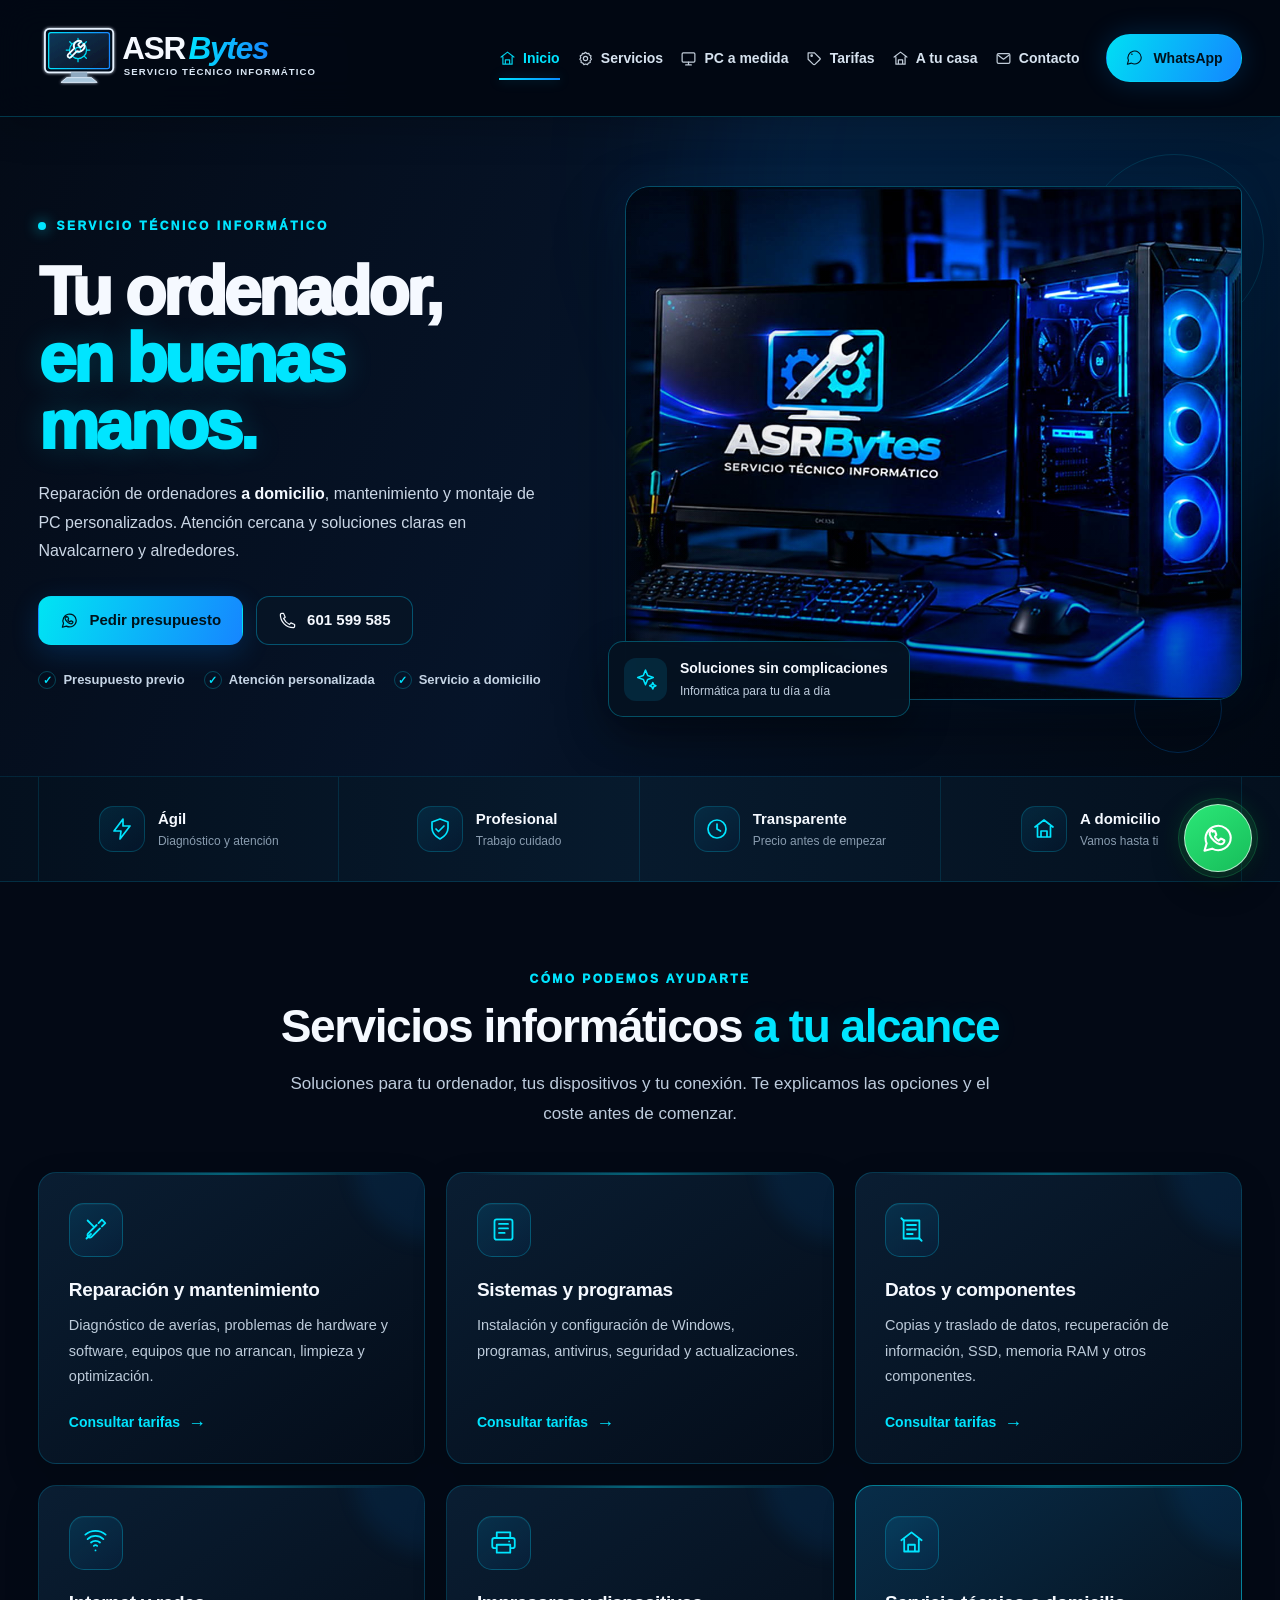
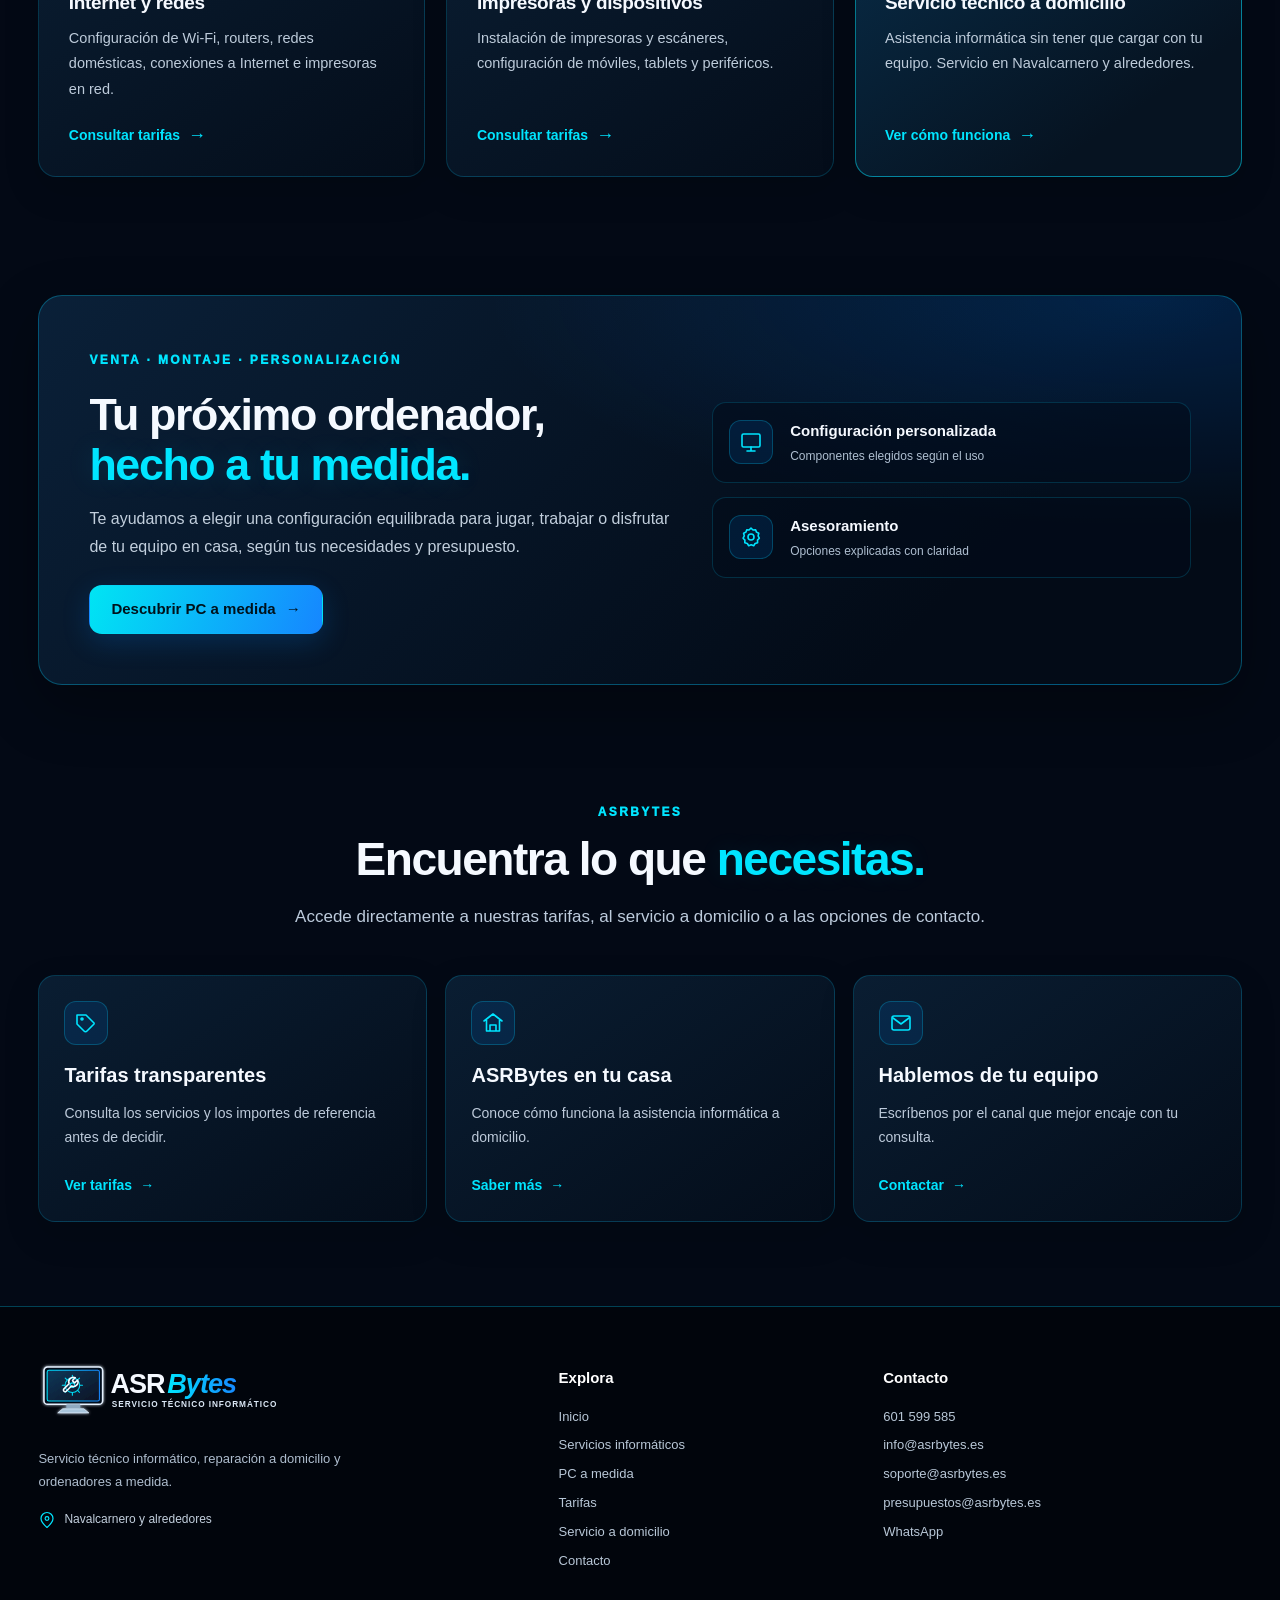
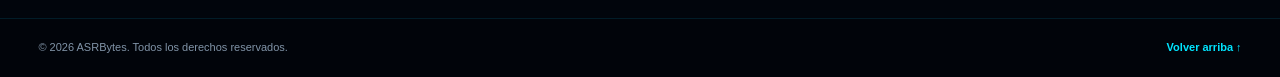
==== commit 3bd900ef: "Preparar portada para navegación multipágina" ====
--- a/index.html
+++ b/index.html
@@ -1,49 +1,40 @@
 <!doctype html>
 <html lang="es">
 <head>
-  <meta charset="utf-8">
-  <meta name="viewport" content="width=device-width, initial-scale=1">
-  <meta name="description" content="ASRBytes ofrece reparación informática a domicilio, mantenimiento, redes y venta y montaje de ordenadores personalizados en Navalcarnero y alrededores.">
-  <meta name="theme-color" content="#030915">
-  <meta property="og:type" content="website">
-  <meta property="og:title" content="ASRBytes | Servicio técnico informático">
-  <meta property="og:description" content="Reparación de ordenadores a domicilio y PC a medida en Navalcarnero y alrededores.">
-  <meta name="robots" content="index, follow">
-  <link rel="icon" type="image/svg+xml" href="favicon.svg">
-  <title>ASRBytes | Reparación informática y PC a medida</title>
-  <link rel="stylesheet" href="styles.css">
+<meta charset="utf-8">
+<meta name="viewport" content="width=device-width, initial-scale=1">
+<meta name="description" content="ASRBytes ofrece reparación informática, mantenimiento, servicio a domicilio y ordenadores a medida en Navalcarnero y alrededores.">
+<meta name="theme-color" content="#030915">
+<meta name="robots" content="index, follow">
+<meta property="og:type" content="website">
+<meta property="og:site_name" content="ASRBytes">
+<meta property="og:title" content="ASRBytes | Servicio técnico informático en Navalcarnero">
+<meta property="og:description" content="Reparación informática, mantenimiento y PC a medida en Navalcarnero y alrededores.">
+<meta property="og:url" content="https://asrbytes.es/">
+<link rel="canonical" href="https://asrbytes.es/">
+<link rel="icon" type="image/svg+xml" href="/favicon.svg">
+<title>ASRBytes | Servicio técnico informático en Navalcarnero</title>
+<link rel="stylesheet" href="/styles.css">
 </head>
 <body>
-  <a class="skip-link" href="#contenido">Saltar al contenido</a>
-
-  <header class="site-header">
-    <div class="container header-inner">
-      <a class="brand" href="#inicio" aria-label="ASRBytes, ir al inicio">
-        <img src="logo-asrbytes.svg" alt="ASRBytes · Servicio técnico informático" width="360" height="66">
-      </a>
-
-      <nav id="primary-navigation" class="main-nav" aria-label="Navegación principal">
-        <a href="#inicio" class="nav-link active"><svg viewBox="0 0 24 24" aria-hidden="true"><path d="m3 10 9-7 9 7M5.5 9v11h13V9M9 20v-6h6v6"/></svg><span>Inicio</span></a>
-        <a href="#servicios" class="nav-link"><svg viewBox="0 0 24 24" aria-hidden="true"><path d="M12 3.2 14 5l2.6-.3.9 2.4 2.3 1.2-.7 2.6 1.2 2.3-1.8 1.9.1 2.6-2.5.8-1.4 2.2-2.5-.9-2.5.9-1.4-2.2-2.5-.8.1-2.6-1.8-1.9 1.2-2.3-.7-2.6 2.3-1.2.9-2.4L10 5z"/><circle cx="12" cy="12" r="3"/></svg><span>Servicios</span></a>
-        <a href="#ordenadores" class="nav-link"><svg viewBox="0 0 24 24" aria-hidden="true"><rect x="3" y="4" width="18" height="13" rx="1.5"/><path d="M8 21h8M12 17v4"/></svg><span>PC a medida</span></a>
-        <a href="#tarifas" class="nav-link"><svg viewBox="0 0 24 24" aria-hidden="true"><path d="M15 5a5 5 0 1 0 0 14M5 9h12M5 13h10"/></svg><span>Tarifas</span></a>
-        <a href="#domicilio" class="nav-link"><svg viewBox="0 0 24 24" aria-hidden="true"><path d="m3 10 9-7 9 7M5 9v12h14V9M9 21v-7h6v7"/></svg><span>A domicilio</span></a>
-        <a href="#contacto" class="nav-link"><svg viewBox="0 0 24 24" aria-hidden="true"><rect x="3" y="5" width="18" height="14" rx="2"/><path d="m4 7 8 6 8-6"/></svg><span>Contacto</span></a>
-      </nav>
-
-      <button class="menu-toggle" type="button" aria-expanded="false" aria-controls="primary-navigation" aria-label="Abrir menú de navegación">
-        <svg viewBox="0 0 24 24" aria-hidden="true"><path d="M4 7h16M4 12h16M4 17h16"/></svg>
-      </button>
-
-      <a class="header-cta" href="https://wa.me/34601599585?text=Hola%20ASRBytes%2C%20quiero%20consultar%20un%20servicio." target="_blank" rel="noopener noreferrer" aria-label="Contactar con ASRBytes por WhatsApp">
-        <svg viewBox="0 0 24 24" aria-hidden="true"><path d="M20.5 11.7a8.4 8.4 0 0 1-12.4 7.4L3 20.5l1.4-4.9a8.4 8.4 0 1 1 16.1-3.9Z"/><path d="M8.4 7.8c.2-.4.4-.4.7-.4h.5c.2 0 .4 0 .5.4l.7 1.7c.1.3.1.5-.1.7l-.6.7c-.2.2-.2.4 0 .7.5.8 1.2 1.5 2 2 .3.2.5.2.7-.1l.8-.9c.2-.2.4-.3.7-.1l1.6.8c.3.2.4.3.4.5 0 .3-.2 1.2-.8 1.7-.6.6-1.4.8-2.2.6-1-.2-2.4-.8-3.8-2.1-1.8-1.6-2.8-3.5-3-4.4-.2-.9 0-1.7.6-2.3.4-.4.8-.6 1.3-.6Z"/></svg>
-        <span>WhatsApp</span>
-      </a>
-    </div>
-  </header>
-
-  <main id="contenido">
-    <section id="inicio" class="hero">
+<a class="skip-link" href="#contenido">Saltar al contenido</a>
+<header class="site-header">
+  <div class="container header-inner">
+    <a class="brand" href="/" aria-label="ASRBytes, ir al inicio"><img src="/logo-asrbytes.svg" alt="ASRBytes · Servicio técnico informático" width="360" height="66"></a>
+    <nav id="primary-navigation" class="main-nav" aria-label="Navegación principal">
+      <a href="/" class="nav-link active" aria-current="page"><svg viewBox="0 0 24 24" aria-hidden="true"><path d="m3 10 9-7 9 7M5.5 9v11h13V9M9 20v-6h6v6"/></svg><span>Inicio</span></a>
+      <a href="/servicios/" class="nav-link"><svg viewBox="0 0 24 24" aria-hidden="true"><path d="M12 3.2 14 5l2.6-.3.9 2.4 2.3 1.2-.7 2.6 1.2 2.3-1.8 1.9.1 2.6-2.5.8-1.4 2.2-2.5-.9-2.5.9-1.4-2.2-2.5-.8.1-2.6-1.8-1.9 1.2-2.3-.7-2.6 2.3-1.2.9-2.4L10 5z"/><circle cx="12" cy="12" r="3"/></svg><span>Servicios</span></a>
+      <a href="/pc-a-medida/" class="nav-link"><svg viewBox="0 0 24 24" aria-hidden="true"><rect x="3" y="4" width="18" height="13" rx="1.5"/><path d="M8 21h8M12 17v4"/></svg><span>PC a medida</span></a>
+      <a href="/tarifas/" class="nav-link"><svg viewBox="0 0 24 24" aria-hidden="true"><path d="M20 13 13 20a2 2 0 0 1-3 0L3 13V4h9l8 8a1 1 0 0 1 0 1Z"/><circle cx="8" cy="8" r="1"/></svg><span>Tarifas</span></a>
+      <a href="/a-domicilio/" class="nav-link"><svg viewBox="0 0 24 24" aria-hidden="true"><path d="m3 10 9-7 9 7M5.5 9v11h13V9M9 20v-6h6v6"/></svg><span>A tu casa</span></a>
+      <a href="/contacto/" class="nav-link"><svg viewBox="0 0 24 24" aria-hidden="true"><rect x="3" y="5" width="18" height="14" rx="2"/><path d="m4 7 8 6 8-6"/></svg><span>Contacto</span></a>
+    </nav>
+    <button class="menu-toggle" type="button" aria-expanded="false" aria-controls="primary-navigation" aria-label="Abrir menú de navegación"><svg viewBox="0 0 24 24" aria-hidden="true"><path d="M4 7h16M4 12h16M4 17h16"/></svg></button>
+    <a class="header-cta" href="https://wa.me/34601599585?text=Hola%20ASRBytes%2C%20quiero%20consultar%20un%20servicio." target="_blank" rel="noopener noreferrer" aria-label="Contactar con ASRBytes por WhatsApp"><svg viewBox="0 0 24 24" aria-hidden="true"><path d="M20.5 11.7a8.4 8.4 0 0 1-12.4 7.4L3 20.5l1.4-4.9a8.4 8.4 0 1 1 16.1-3.9Z"/><path d="M8.4 7.8c.2-.4.4-.4.5.4"/></svg><span>WhatsApp</span></a>
+  </div>
+</header>
+<main id="contenido">
+<section id="inicio" class="hero">
       <div class="hero-aura" aria-hidden="true"></div>
       <div class="container hero-grid">
         <div class="hero-copy">
@@ -71,8 +62,7 @@
         </div>
       </div>
     </section>
-
-    <section class="trust-strip" aria-label="Compromiso de ASRBytes">
+<section class="trust-strip" aria-label="Compromiso de ASRBytes">
       <div class="container trust-grid">
         <div class="trust-item"><span class="trust-icon"><svg viewBox="0 0 24 24" aria-hidden="true"><path d="m13 2-9 12h7l-1 8 10-13h-7z"/></svg></span><span><strong>Ágil</strong><small>Diagnóstico y atención</small></span></div>
         <div class="trust-item"><span class="trust-icon"><svg viewBox="0 0 24 24" aria-hidden="true"><path d="m12 2 8 3v6c0 5-3.5 8.5-8 11-4.5-2.5-8-6-8-11V5z"/><path d="m8 12 2.5 2.5L16 9"/></svg></span><span><strong>Profesional</strong><small>Trabajo cuidado</small></span></div>
@@ -80,8 +70,7 @@
         <div class="trust-item"><span class="trust-icon"><svg viewBox="0 0 24 24" aria-hidden="true"><path d="m3 10 9-7 9 7M5.5 9v11h13V9M9 20v-6h6v6"/></svg></span><span><strong>A domicilio</strong><small>Vamos hasta ti</small></span></div>
       </div>
     </section>
-
-    <section id="servicios" class="section services-section">
+<section id="servicios" class="section services-section">
       <div class="container">
         <div class="section-heading">
           <span class="section-kicker">CÓMO PODEMOS AYUDARTE</span>
@@ -89,196 +78,49 @@
           <p>Soluciones para tu ordenador, tus dispositivos y tu conexión. Te explicamos las opciones y el coste antes de comenzar.</p>
         </div>
         <div class="service-grid">
-          <article class="service-card"><div class="service-icon"><svg viewBox="0 0 24 24" aria-hidden="true"><path d="m14.7 6.3 3-3 3 3-3 3M13 8l-7.5 7.5a2.1 2.1 0 0 0 3 3L16 11M5 4l5 5M4 20l4-4"/></svg></div><h3>Reparación y mantenimiento</h3><p>Diagnóstico de averías, problemas de hardware y software, equipos que no arrancan, limpieza y optimización.</p><a class="text-link" href="#tarifas">Consultar tarifas <span>→</span></a></article>
-          <article class="service-card"><div class="service-icon"><svg viewBox="0 0 24 24" aria-hidden="true"><rect x="4" y="3" width="16" height="18" rx="2"/><path d="M8 7h8M8 11h8M8 15h5"/></svg></div><h3>Sistemas y programas</h3><p>Instalación y configuración de Windows, programas, antivirus, seguridad y actualizaciones.</p><a class="text-link" href="#tarifas">Consultar tarifas <span>→</span></a></article>
-          <article class="service-card"><div class="service-icon"><svg viewBox="0 0 24 24" aria-hidden="true"><path d="M5 4h14v16H5zM8 8h8M8 12h8M8 16h5"/><path d="m3 2 2 2M19 20l2 2"/></svg></div><h3>Datos y componentes</h3><p>Copias y traslado de datos, recuperación de información, SSD, memoria RAM y otros componentes.</p><a class="text-link" href="#tarifas">Consultar tarifas <span>→</span></a></article>
-          <article class="service-card"><div class="service-icon"><svg viewBox="0 0 24 24" aria-hidden="true"><path d="M5 9a10 10 0 0 1 14 0M8 12a6 6 0 0 1 8 0M10.5 15a2.2 2.2 0 0 1 3 0M12 19h.01"/><path d="M3 5a14 14 0 0 1 18 0"/></svg></div><h3>Internet y redes</h3><p>Configuración de Wi-Fi, routers, redes domésticas, conexiones a Internet e impresoras en red.</p><a class="text-link" href="#tarifas">Consultar tarifas <span>→</span></a></article>
-          <article class="service-card"><div class="service-icon"><svg viewBox="0 0 24 24" aria-hidden="true"><path d="M6 8V3h12v5M6 17H4a2 2 0 0 1-2-2v-5a2 2 0 0 1 2-2h16a2 2 0 0 1 2 2v5a2 2 0 0 1-2 2h-2M6 14h12v7H6z"/><path d="M17 11h.01"/></svg></div><h3>Impresoras y dispositivos</h3><p>Instalación de impresoras y escáneres, configuración de móviles, tablets y periféricos.</p><a class="text-link" href="#tarifas">Consultar tarifas <span>→</span></a></article>
-          <article class="service-card service-card-featured"><div class="service-icon"><svg viewBox="0 0 24 24" aria-hidden="true"><path d="m3 10 9-7 9 7M5.5 9v11h13V9M9 20v-6h6v6"/></svg></div><h3>Servicio técnico a domicilio</h3><p>Asistencia informática sin tener que cargar con tu equipo. Servicio en Navalcarnero y alrededores.</p><a class="text-link" href="#domicilio">Ver cómo funciona <span>→</span></a></article>
+          <article class="service-card"><div class="service-icon"><svg viewBox="0 0 24 24" aria-hidden="true"><path d="m14.7 6.3 3-3 3 3-3 3M13 8l-7.5 7.5a2.1 2.1 0 0 0 3 3L16 11M5 4l5 5M4 20l4-4"/></svg></div><h3>Reparación y mantenimiento</h3><p>Diagnóstico de averías, problemas de hardware y software, equipos que no arrancan, limpieza y optimización.</p><a class="text-link" href="/tarifas/">Consultar tarifas <span>→</span></a></article>
+          <article class="service-card"><div class="service-icon"><svg viewBox="0 0 24 24" aria-hidden="true"><rect x="4" y="3" width="16" height="18" rx="2"/><path d="M8 7h8M8 11h8M8 15h5"/></svg></div><h3>Sistemas y programas</h3><p>Instalación y configuración de Windows, programas, antivirus, seguridad y actualizaciones.</p><a class="text-link" href="/tarifas/">Consultar tarifas <span>→</span></a></article>
+          <article class="service-card"><div class="service-icon"><svg viewBox="0 0 24 24" aria-hidden="true"><path d="M5 4h14v16H5zM8 8h8M8 12h8M8 16h5"/><path d="m3 2 2 2M19 20l2 2"/></svg></div><h3>Datos y componentes</h3><p>Copias y traslado de datos, recuperación de información, SSD, memoria RAM y otros componentes.</p><a class="text-link" href="/tarifas/">Consultar tarifas <span>→</span></a></article>
+          <article class="service-card"><div class="service-icon"><svg viewBox="0 0 24 24" aria-hidden="true"><path d="M5 9a10 10 0 0 1 14 0M8 12a6 6 0 0 1 8 0M10.5 15a2.2 2.2 0 0 1 3 0M12 19h.01"/><path d="M3 5a14 14 0 0 1 18 0"/></svg></div><h3>Internet y redes</h3><p>Configuración de Wi-Fi, routers, redes domésticas, conexiones a Internet e impresoras en red.</p><a class="text-link" href="/tarifas/">Consultar tarifas <span>→</span></a></article>
+          <article class="service-card"><div class="service-icon"><svg viewBox="0 0 24 24" aria-hidden="true"><path d="M6 8V3h12v5M6 17H4a2 2 0 0 1-2-2v-5a2 2 0 0 1 2-2h16a2 2 0 0 1 2 2v5a2 2 0 0 1-2 2h-2M6 14h12v7H6z"/><path d="M17 11h.01"/></svg></div><h3>Impresoras y dispositivos</h3><p>Instalación de impresoras y escáneres, configuración de móviles, tablets y periféricos.</p><a class="text-link" href="/tarifas/">Consultar tarifas <span>→</span></a></article>
+          <article class="service-card service-card-featured"><div class="service-icon"><svg viewBox="0 0 24 24" aria-hidden="true"><path d="m3 10 9-7 9 7M5.5 9v11h13V9M9 20v-6h6v6"/></svg></div><h3>Servicio técnico a domicilio</h3><p>Asistencia informática sin tener que cargar con tu equipo. Servicio en Navalcarnero y alrededores.</p><a class="text-link" href="/a-domicilio/">Ver cómo funciona <span>→</span></a></article>
         </div>
       </div>
     </section>
 
-    <section id="ordenadores" class="section build-section">
-      <div class="container">
-        <div class="section-heading">
-          <span class="section-kicker">VENTA · MONTAJE · PERSONALIZACIÓN</span>
-          <h2>Tu próximo ordenador,<br><span>hecho a tu medida.</span></h2>
-          <p>Te asesoramos para elegir los componentes adecuados a tu presupuesto y al uso que le vas a dar.</p>
-        </div>
-        <div class="service-grid pc-grid">
-          <article class="service-card"><div class="service-icon"><svg viewBox="0 0 24 24" aria-hidden="true"><path d="M12 3 14 8l5 1-4 4 1 5-4-2.5L7 18l1-5-4-4 5-1 3-5Z"/></svg></div><h3>PC gaming</h3><p>Equipos equilibrados según los juegos, la resolución y tu presupuesto.</p><a class="text-link" href="#contacto">Consultar opciones <span>→</span></a></article>
-          <article class="service-card"><div class="service-icon"><svg viewBox="0 0 24 24" aria-hidden="true"><rect x="3" y="4" width="18" height="13" rx="1.5"/><path d="M8 21h8M12 17v4"/></svg></div><h3>Ordenadores personalizados</h3><p>Configuraciones ajustadas a tus necesidades, tus preferencias y tu presupuesto.</p><a class="text-link" href="#contacto">Pedir presupuesto <span>→</span></a></article>
-          <article class="service-card"><div class="service-icon"><svg viewBox="0 0 24 24" aria-hidden="true"><path d="M4 4h16v12H4zM2 20h20M9 16v4M15 16v4"/></svg></div><h3>PC para trabajo y hogar</h3><p>Ordenadores para teletrabajo, estudios, ofimática, navegación y uso cotidiano.</p><a class="text-link" href="#contacto">Consultar opciones <span>→</span></a></article>
-          <article class="service-card"><div class="service-icon"><svg viewBox="0 0 24 24" aria-hidden="true"><path d="m14 6 4-4 4 4-4 4M13 7l4 4-9 9H4v-4l9-9Z"/><path d="m3 3 4 4"/></svg></div><h3>Montaje y actualización</h3><p>Montaje desde cero, selección de componentes, ampliación y actualización de equipos.</p><a class="text-link" href="#contacto">Hablar del proyecto <span>→</span></a></article>
-        </div>
-      </div>
-    </section>
-
-    <section id="tarifas" class="section pricing-section">
-      <div class="container">
-        <div class="section-heading section-heading-light">
-          <span class="section-kicker">TRANSPARENCIA DESDE EL PRINCIPIO</span>
-          <h2>Tarifas claras.<br><span>Sin sorpresas.</span></h2>
-          <p>Estos son los precios de mano de obra de referencia. Componentes, piezas y licencias de software no están incluidos salvo que se indique lo contrario.</p>
-        </div>
-        <div class="price-grid">
-          <article class="price-card"><h3><span class="price-icon"><svg viewBox="0 0 24 24" aria-hidden="true"><path d="M14.4 6.2a4.8 4.8 0 0 0 5.9 5.9l-8.8 8.8a2.1 2.1 0 0 1-3-3l8.8-8.8a4.8 4.8 0 0 0-5.9-5.9l3 3-3.2 3.2-3-3a4.8 4.8 0 0 0 6.2-0.2Z"/><path d="m5 4 4 4M3.5 7.5 7 11"/></svg></span> Reparación y mantenimiento</h3>
-            <div class="price-row"><span>Diagnóstico básico</span><b>15 €</b></div><div class="price-row"><span>Reparación de software</span><b>35 €</b></div><div class="price-row"><span>Reparación de hardware</span><b>Desde 35 €</b></div><div class="price-row"><span>Ordenador que no enciende</span><b>Desde 35 €</b></div><div class="price-row"><span>Optimización de ordenador lento</span><b>35 €</b></div><div class="price-row"><span>Limpieza y mantenimiento</span><b>30 €</b></div><div class="price-row"><span>Limpieza + pasta térmica</span><b>40 €</b></div><div class="price-row"><span>Puesta a punto completa</span><b>60 €</b></div>
-          </article>
-          <article class="price-card"><h3><span class="price-icon"><svg viewBox="0 0 24 24" aria-hidden="true"><rect x="3" y="3.5" width="18" height="17" rx="2"/><path d="M3 8.5h18M8.5 8.5v12M15.5 8.5v12M6 6h.01M9 6h.01"/></svg></span> Sistemas y programas</h3>
-            <div class="price-row"><span>Instalación / reinstalación Windows</span><b>50 €</b></div><div class="price-row"><span>Instalación y configuración de programas</span><b>25 €</b></div><div class="price-row"><span>Configuración de antivirus y seguridad</span><b>25 €</b></div><div class="price-row"><span>Eliminación de virus y malware</span><b>35 €</b></div><div class="price-row"><span>Actualizaciones y configuración del sistema</span><b>25 €</b></div>
-          </article>
-          <article class="price-card"><h3><span class="price-icon"><svg viewBox="0 0 24 24" aria-hidden="true"><ellipse cx="12" cy="5" rx="8" ry="3"/><path d="M4 5v14c0 1.7 3.6 3 8 3s8-1.3 8-3V5M4 10c0 1.7 3.6 3 8 3s8-1.3 8-3M4 15c0 1.7 3.6 3 8 3s8-1.3 8-3"/></svg></span> Datos y componentes</h3>
-            <div class="price-row"><span>Copia o traslado de datos</span><b>30 €</b></div><div class="price-row"><span>Copias de seguridad</span><b>30 €</b></div><div class="price-row"><span>Instalación de SSD</span><b>25 € + comp.</b></div><div class="price-row"><span>Instalación de memoria RAM</span><b>25 € + comp.</b></div><div class="price-row"><span>Instalación de otros componentes</span><b>Desde 25 €</b></div><div class="price-row"><span>Recuperación de datos</span><b>Desde 50 €</b></div>
-          </article>
-          <article class="price-card"><h3><span class="price-icon"><svg viewBox="0 0 24 24" aria-hidden="true"><path d="M2.5 8.7a14 14 0 0 1 19 0M5.8 12a9.2 9.2 0 0 1 12.4 0M9.2 15.4a4.3 4.3 0 0 1 5.6 0M12 19.2h.01"/><circle cx="12" cy="12" r="10"/></svg></span> Internet y redes</h3>
-            <div class="price-row"><span>Configuración Wi-Fi</span><b>30 €</b></div><div class="price-row"><span>Configuración de router</span><b>30 €</b></div><div class="price-row"><span>Configuración de red doméstica</span><b>40 €</b></div><div class="price-row"><span>Resolución de problemas de Internet</span><b>Desde 30 €</b></div><div class="price-row"><span>Configuración de impresoras en red</span><b>25 €</b></div>
-          </article>
-          <article class="price-card"><h3><span class="price-icon"><svg viewBox="0 0 24 24" aria-hidden="true"><path d="M6 8V3h12v5M6 17H4a2 2 0 0 1-2-2v-5a2 2 0 0 1 2-2h16a2 2 0 0 1 2 2v5a2 2 0 0 1-2 2h-2M6 14h12v7H6z"/><path d="M17 11h.01M8 17h8"/></svg></span> Impresoras y dispositivos</h3>
-            <div class="price-row"><span>Instalación de impresora / escáner</span><b>20 €</b></div><div class="price-row"><span>Configuración de móviles y tablets</span><b>20 €</b></div><div class="price-row"><span>Configuración de periféricos</span><b>15 €</b></div><div class="price-row"><span>Instalación / configuración de dispositivos</span><b>Desde 20 €</b></div>
-          </article>
-          <article class="price-card price-card-featured"><h3><span class="price-icon"><svg viewBox="0 0 24 24" aria-hidden="true"><path d="m3 10 9-7 9 7M5.5 9v11h13V9M9 20v-6h6v6"/><path d="M16.5 5.5 19 3"/></svg></span> Servicio a domicilio</h3>
-            <div class="hourly-price">35 € <small>/ hora</small></div><p class="price-intro">Asistencia informática a domicilio</p><div class="free-notice">Consulta las condiciones de desplazamiento y los servicios incluidos.</div>
-            <div class="price-row"><span>Desplazamiento (Navalcarnero)</span><b>10 €</b></div><div class="price-row"><span>Alrededores cercanos</span><b>10 €</b></div><div class="price-row"><span>Resto zona cobertura</span><b>15 €</b></div><div class="price-row"><span>Madrid capital</span><b>Consultar</b></div>
-          </article>
-        </div>
-        <div class="pricing-note"><svg viewBox="0 0 24 24" aria-hidden="true"><circle cx="12" cy="12" r="9"/><path d="M12 11v5M12 7h.01"/></svg><p><strong>Antes de empezar:</strong> recibirás información del coste previsto. Las reparaciones importantes se consultarán contigo antes de realizarlas. Componentes, piezas y licencias no están incluidos en los precios indicados.</p></div>
-      </div>
-    </section>
-
-    <section id="domicilio" class="section home-service-section">
-      <div class="container home-service-panel">
-        <div class="home-service-copy">
-          <span class="section-kicker">NAVALCARNERO Y ALREDEDORES</span>
-          <h2>ASRBytes <span>en tu casa.</span></h2>
-          <p class="home-service-lead">¿Prefieres no desplazarte? Vamos hasta ti para ayudarte con tus equipos informáticos, explicarte las opciones y darte un precio antes de empezar.</p>
-          <div class="home-benefits">
-            <div><span class="benefit-check">✓</span><span><strong>Atención personalizada</strong><small>Tratamos cada caso según el problema y el equipo.</small></span></div>
-            <div><span class="benefit-check">✓</span><span><strong>Precio explicado previamente</strong><small>Conoces el coste antes de autorizar el trabajo.</small></span></div>
-            <div><span class="benefit-check">✓</span><span><strong>Asistencia cerca de ti</strong><small>Servicio en Navalcarnero y alrededores.</small></span></div>
-          </div>
-          <a class="button button-primary" href="https://wa.me/34601599585?text=Hola%20ASRBytes%2C%20quiero%20consultar%20una%20visita%20a%20domicilio." target="_blank" rel="noopener noreferrer">Solicitar una visita <span aria-hidden="true">→</span></a>
-        </div>
-        <div class="home-service-side">
-          <div class="home-symbol"><svg viewBox="0 0 24 24" aria-hidden="true"><path d="m3 10 9-7 9 7M5.5 9v11h13V9M9 20v-6h6v6"/></svg></div>
-          <span class="side-label">ASISTENCIA INFORMÁTICA</span>
-          <strong>No tienes que cargar con el ordenador.</strong>
-          <p>Cuéntanos qué necesitas y valoraremos contigo la mejor manera de ayudarte.</p>
-          <div class="side-phone"><span>¿Hablamos? Llámanos directamente</span><a class="side-phone-link" href="tel:+34601599585" aria-label="Llamar a ASRBytes al 601 599 585"><svg viewBox="0 0 24 24" aria-hidden="true"><path d="M7 3H4.8A1.8 1.8 0 0 0 3 4.8C3 13.7 10.3 21 19.2 21a1.8 1.8 0 0 0 1.8-1.8V17l-4.7-2-1.7 2a15 15 0 0 1-7.5-7.5l2-1.7L7 3Z"/></svg><span>601 599 585</span></a></div>
-        </div>
-      </div>
-    </section>
-
-    <section id="contacto" class="section contact-section">
-      <div class="container">
-        <div class="section-heading contact-heading">
-          <span class="section-kicker">ESTAMOS AL OTRO LADO</span>
-          <h2>Hablemos de <span>tu equipo.</span></h2>
-          <p>Cuéntanos qué ocurre o qué necesitas. Te orientaremos para encontrar la solución adecuada.</p>
-        </div>
-        <div class="contact-grid">
-          <div class="contact-panel">
-            <div class="contact-method contact-method-main"><span class="contact-symbol"><svg viewBox="0 0 24 24" aria-hidden="true"><path d="M7 3H4.8A1.8 1.8 0 0 0 3 4.8C3 13.7 10.3 21 19.2 21a1.8 1.8 0 0 0 1.8-1.8V17l-4.7-2-1.7 2a15 15 0 0 1-7.5-7.5l2-1.7L7 3Z"/></svg></span><span><small>LLÁMANOS</small><a href="tel:+34601599585">601 599 585</a></span></div>
-            <div class="contact-method"><span class="contact-symbol"><svg viewBox="0 0 24 24" aria-hidden="true"><path d="M20.5 11.7a8.4 8.4 0 0 1-12.4 7.4L3 20.5l1.4-4.9a8.4 8.4 0 1 1 16.1-3.9Z"/><path d="M8.4 7.8c.2-.4.4-.4.7-.4h.5c.2 0 .4 0 .5.4l.7 1.7c.1.3.1.5-.1.7l-.6.7c-.2.2-.2.4 0 .7.5.8 1.2 1.5 2 2 .3.2.5.2.7-.1l.8-.9c.2-.2.4-.3.7-.1l1.6.8c.3.2.4.3.4.5 0 .3-.2 1.2-.8 1.7-.6.6-1.4.8-2.2.6-1-.2-2.4-.8-3.8-2.1-1.8-1.6-2.8-3.5-3-4.4-.2-.9 0-1.7.6-2.3.4-.4.8-.6 1.3-.6Z"/></svg></span><span><small>CONTACTO DIRECTO</small><a href="https://wa.me/34601599585" target="_blank" rel="noopener noreferrer">Escribir por WhatsApp</a></span></div>
-            <a class="email-card" href="mailto:info@asrbytes.es"><span class="email-icon">@</span><span><small>CONSULTAS GENERALES</small><strong>info@asrbytes.es</strong></span><span class="email-arrow">↗</span></a>
-            <a class="email-card" href="mailto:soporte@asrbytes.es"><span class="email-icon">@</span><span><small>ASISTENCIA TÉCNICA</small><strong>soporte@asrbytes.es</strong></span><span class="email-arrow">↗</span></a>
-            <a class="email-card" href="mailto:presupuestos@asrbytes.es"><span class="email-icon">@</span><span><small>PRESUPUESTOS</small><strong>presupuestos@asrbytes.es</strong></span><span class="email-arrow">↗</span></a>
-            <div class="location-line"><svg viewBox="0 0 24 24" aria-hidden="true"><path d="M20 10c0 5-8 12-8 12S4 15 4 10a8 8 0 1 1 16 0Z"/><circle cx="12" cy="10" r="2.5"/></svg>Navalcarnero y alrededores</div>
-          </div>
-
-          <form id="quoteForm" class="quote-form" aria-label="Formulario de solicitud de presupuesto">
-            <div class="form-heading"><span class="form-number">01 / TU CONSULTA</span><h3>¿En qué podemos ayudarte?</h3><p>Rellena estos campos y abriremos WhatsApp con el mensaje preparado.</p></div>
-            <label for="name">Tu nombre<input id="name" name="name" type="text" autocomplete="name" placeholder="Cómo te llamas" required></label>
-            <label for="message">Cuéntanos qué necesitas<textarea id="message" name="message" rows="5" placeholder="Describe brevemente el problema o el servicio que buscas…" required></textarea></label>
-            <button class="button button-primary form-submit" type="submit">Preparar mensaje en WhatsApp <span aria-hidden="true">→</span></button>
-            <small class="form-note">No se envía nada automáticamente: podrás revisar el mensaje antes de enviarlo.</small>
-          </form>
-        </div>
-      </div>
-    </section>
-  </main>
-
-  <footer class="site-footer">
-    <div class="container footer-grid">
-      <div class="footer-brand"><a href="#inicio" aria-label="ASRBytes, volver al inicio"><img src="logo-asrbytes.svg" alt="ASRBytes · Servicio técnico informático" width="270" height="50"></a><p>Servicio técnico informático, reparación a domicilio y ordenadores a medida.</p><span class="footer-zone"><svg viewBox="0 0 24 24" aria-hidden="true"><path d="M20 10c0 5-8 12-8 12S4 15 4 10a8 8 0 1 1 16 0Z"/><circle cx="12" cy="10" r="2.5"/></svg>Navalcarnero y alrededores</span></div>
-      <div class="footer-column"><h3>Explora</h3><a href="#inicio">Inicio</a><a href="#servicios">Servicios informáticos</a><a href="#ordenadores">PC a medida</a><a href="#tarifas">Tarifas</a><a href="#domicilio">Servicio a domicilio</a></div>
-      <div class="footer-column"><h3>Contacto</h3><a href="tel:+34601599585">601 599 585</a><a href="mailto:info@asrbytes.es">info@asrbytes.es</a><a href="mailto:soporte@asrbytes.es">soporte@asrbytes.es</a><a href="mailto:presupuestos@asrbytes.es">presupuestos@asrbytes.es</a><a href="https://wa.me/34601599585" target="_blank" rel="noopener noreferrer">WhatsApp</a></div>
+<section class="section home-pc-teaser">
+  <div class="container feature-band">
+    <div class="feature-band-copy">
+      <span class="section-kicker">VENTA · MONTAJE · PERSONALIZACIÓN</span>
+      <h2>Tu próximo ordenador,<br><span>hecho a tu medida.</span></h2>
+      <p>Te ayudamos a elegir una configuración equilibrada para jugar, trabajar o disfrutar de tu equipo en casa, según tus necesidades y presupuesto.</p>
+      <a class="button button-primary" href="/pc-a-medida/">Descubrir PC a medida <span aria-hidden="true">→</span></a>
     </div>
-    <div class="footer-bottom"><div class="container footer-bottom-inner"><span>© <span id="year">2026</span> ASRBytes. Todos los derechos reservados.</span><a href="#inicio">Volver arriba ↑</a></div></div>
-  </footer>
-
-  <a class="floating-whatsapp" href="https://wa.me/34601599585?text=Hola%20ASRBytes%2C%20quiero%20consultar%20un%20servicio." target="_blank" rel="noopener noreferrer" aria-label="Abrir WhatsApp para contactar con ASRBytes">
-    <svg viewBox="0 0 24 24" aria-hidden="true"><path d="M20.5 11.7a8.4 8.4 0 0 1-12.4 7.4L3 20.5l1.4-4.9a8.4 8.4 0 1 1 16.1-3.9Z"/><path d="M8.4 7.8c.2-.4.4-.4.7-.4h.5c.2 0 .4 0 .5.4l.7 1.7c.1.3.1.5-.1.7l-.6.7c-.2.2-.2.4 0 .7.5.8 1.2 1.5 2 2 .3.2.5.2.7-.1l.8-.9c.2-.2.4-.3.7-.1l1.6.8c.3.2.4.3.4.5 0 .3-.2 1.2-.8 1.7-.6.6-1.4.8-2.2.6-1-.2-2.4-.8-3.8-2.1-1.8-1.6-2.8-3.5-3-4.4-.2-.9 0-1.7.6-2.3.4-.4.8-.6 1.3-.6Z"/></svg>
-  </a>
-
-  <script>
-    (() => {
-      const header = document.querySelector('.site-header');
-      const menuToggle = document.querySelector('.menu-toggle');
-      const primaryNavigation = document.getElementById('primary-navigation');
-
-      const closeMenu = () => {
-        if (!header || !menuToggle) return;
-        header.classList.remove('menu-open');
-        menuToggle.setAttribute('aria-expanded', 'false');
-        menuToggle.setAttribute('aria-label', 'Abrir menú de navegación');
-      };
-
-      if (header && menuToggle && primaryNavigation) {
-        menuToggle.addEventListener('click', () => {
-          const isOpen = header.classList.toggle('menu-open');
-          menuToggle.setAttribute('aria-expanded', String(isOpen));
-          menuToggle.setAttribute('aria-label', isOpen ? 'Cerrar menú de navegación' : 'Abrir menú de navegación');
-        });
-        primaryNavigation.querySelectorAll('a').forEach((link) => link.addEventListener('click', closeMenu));
-        document.addEventListener('keydown', (event) => {
-          if (event.key === 'Escape') closeMenu();
-        });
-        window.addEventListener('resize', () => {
-          if (window.innerWidth > 760) closeMenu();
-        });
-
-        const navLinks = Array.from(primaryNavigation.querySelectorAll('.nav-link'));
-        const navSections = navLinks
-          .map((link) => document.querySelector(link.getAttribute('href')))
-          .filter(Boolean);
-
-        if ('IntersectionObserver' in window) {
-          const sectionObserver = new IntersectionObserver((entries) => {
-            const visibleSections = entries
-              .filter((entry) => entry.isIntersecting)
-              .sort((a, b) => b.intersectionRatio - a.intersectionRatio);
-            if (!visibleSections.length) return;
-
-            const activeHash = `#${visibleSections[0].target.id}`;
-            navLinks.forEach((link) => {
-              const isActive = link.getAttribute('href') === activeHash;
-              link.classList.toggle('active', isActive);
-              if (isActive) link.setAttribute('aria-current', 'location');
-              else link.removeAttribute('aria-current');
-            });
-          }, { rootMargin: '-18% 0px -68% 0px', threshold: [0, 0.1, 0.25, 0.5] });
-
-          navSections.forEach((section) => sectionObserver.observe(section));
-        }
-      }
-
-      const form = document.getElementById('quoteForm');
-      if (form) {
-        form.addEventListener('submit', (event) => {
-          event.preventDefault();
-          const name = document.getElementById('name').value.trim();
-          const message = document.getElementById('message').value.trim();
-          if (!name || !message) return;
-          const text = `Hola ASRBytes, soy ${name}. Necesito: ${message}`;
-          const url = 'https://wa.me/34601599585?text=' + encodeURIComponent(text);
-          window.open(url, '_blank', 'noopener,noreferrer');
-        });
-      }
-      const year = document.getElementById('year');
-      if (year) year.textContent = new Date().getFullYear();
-    })();
-  </script>
+    <div class="feature-band-stats">
+      <div><span class="feature-stat-icon"><svg viewBox="0 0 24 24" aria-hidden="true"><rect x="3" y="4" width="18" height="13" rx="1.5"/><path d="M8 21h8M12 17v4"/></svg></span><strong>Configuración personalizada</strong><small>Componentes elegidos según el uso</small></div>
+      <div><span class="feature-stat-icon"><svg viewBox="0 0 24 24" aria-hidden="true"><path d="M12 3.2 14 5l2.6-.3.9 2.4 2.3 1.2-.7 2.6 1.2 2.3-1.8 1.9.1 2.6-2.5.8-1.4 2.2-2.5-.9-2.5.9-1.4-2.2-2.5-.8.1-2.6-1.8-1.9 1.2-2.3-.7-2.6 2.3-1.2.9-2.4L10 5z"/><circle cx="12" cy="12" r="3"/></svg></span><strong>Asesoramiento</strong><small>Opciones explicadas con claridad</small></div>
+    </div>
+  </div>
+</section>
+<section class="section home-quick-links">
+  <div class="container">
+    <div class="section-heading"><span class="section-kicker">ASRBYTES</span><h2>Encuentra lo que <span>necesitas.</span></h2><p>Accede directamente a nuestras tarifas, al servicio a domicilio o a las opciones de contacto.</p></div>
+    <div class="quick-link-grid">
+      <a class="quick-link-card" href="/tarifas/"><span class="quick-link-icon"><svg viewBox="0 0 24 24" aria-hidden="true"><path d="M20 13 13 20a2 2 0 0 1-3 0L3 13V4h9l8 8a1 1 0 0 1 0 1Z"/><circle cx="8" cy="8" r="1"/></svg></span><strong>Tarifas transparentes</strong><p>Consulta los servicios y los importes de referencia antes de decidir.</p><span class="text-link">Ver tarifas <b>→</b></span></a>
+      <a class="quick-link-card" href="/a-domicilio/"><span class="quick-link-icon"><svg viewBox="0 0 24 24" aria-hidden="true"><path d="m3 10 9-7 9 7M5.5 9v11h13V9M9 20v-6h6v6"/></svg></span><strong>ASRBytes en tu casa</strong><p>Conoce cómo funciona la asistencia informática a domicilio.</p><span class="text-link">Saber más <b>→</b></span></a>
+      <a class="quick-link-card" href="/contacto/"><span class="quick-link-icon"><svg viewBox="0 0 24 24" aria-hidden="true"><rect x="3" y="5" width="18" height="14" rx="2"/><path d="m4 7 8 6 8-6"/></svg></span><strong>Hablemos de tu equipo</strong><p>Escríbenos por el canal que mejor encaje con tu consulta.</p><span class="text-link">Contactar <b>→</b></span></a>
+    </div>
+  </div>
+</section>
+</main>
+<footer class="site-footer">
+  <div class="container footer-grid">
+    <div class="footer-brand"><a href="/" aria-label="ASRBytes, volver al inicio"><img src="/logo-asrbytes.svg" alt="ASRBytes · Servicio técnico informático" width="270" height="50"></a><p>Servicio técnico informático, reparación a domicilio y ordenadores a medida.</p><span class="footer-zone"><svg viewBox="0 0 24 24" aria-hidden="true"><path d="M20 10c0 5-8 12-8 12S4 15 4 10a8 8 0 1 1 16 0Z"/><circle cx="12" cy="10" r="2.5"/></svg>Navalcarnero y alrededores</span></div>
+    <div class="footer-column"><h3>Explora</h3><a href="/">Inicio</a><a href="/servicios/">Servicios informáticos</a><a href="/pc-a-medida/">PC a medida</a><a href="/tarifas/">Tarifas</a><a href="/a-domicilio/">Servicio a domicilio</a><a href="/contacto/">Contacto</a></div>
+    <div class="footer-column"><h3>Contacto</h3><a href="tel:+34601599585">601 599 585</a><a href="mailto:info@asrbytes.es">info@asrbytes.es</a><a href="mailto:soporte@asrbytes.es">soporte@asrbytes.es</a><a href="mailto:presupuestos@asrbytes.es">presupuestos@asrbytes.es</a><a href="https://wa.me/34601599585" target="_blank" rel="noopener noreferrer">WhatsApp</a></div>
+  </div>
+  <div class="footer-bottom"><div class="container footer-bottom-inner"><span>© <span id="year">2026</span> ASRBytes. Todos los derechos reservados.</span><a href="#contenido">Volver arriba ↑</a></div></footer>
+<a class="floating-whatsapp" href="https://wa.me/34601599585?text=Hola%20ASRBytes%2C%20quiero%20consultar%20un%20servicio." target="_blank" rel="noopener noreferrer" aria-label="Abrir WhatsApp para contactar con ASRBytes"><svg viewBox="0 0 24 24" aria-hidden="true"><path d="M20.5 11.7a8.4 8.4 0 0 1-12.4 7.4L3 20.5l1.4-4.9a8.4 8.4 0 1 1 16.1-3.9Z"/><path d="M8.4 7.8c.2-.4.4-.4.7-.4h.5c.2 0 .4 0 .5.4l.7 1.7c.1.3.1.5-.1.7l-.6.7c-.2.2-.2.4 0 .7.5.8 1.2 1.5 2 2 .3.2.5.2.7-.1l.8-.9c.2-.2.4-.3.7-.1l1.6.8c.3.2.4.3.4.5 0 .3-.2 1.2-.8 1.7-.6.6-1.4.8-2.2.6-1-.2-2.4-.8-3.8-2.1-1.8-1.6-2.8-3.5-3-4.4-.2-.9 0-1.7.6-2.3.4-.4.8-.6 1.3-.6Z"/></svg></a>
+<script src="/site.js" defer></script>
 </body>
 </html>
--- a/styles.css
+++ b/styles.css
@@ -367,4 +367,51 @@
 @media (max-width: 1250px) { .brand img { width: 270px; max-height: 76px; } }
 @media (max-width: 1050px) { .brand img { width: 260px; max-height: 72px; } }
 @media (max-width: 760px) { .brand img { width: min(230px, 56vw); max-height: 59px; } .side-phone .side-phone-link { font-size: clamp(20px, 5.3vw, 25px); } }
-@media (max-width: 430px) { .brand img { width: min(174px, 44vw); } .side-phone .side-phone-link { gap: 9px; padding: 13px 12px; font-size: 21px; } .side-phone .side-phone-link svg { width: 24px; height: 24px; flex-basis: 24px; } }+@media (max-width: 430px) { .brand img { width: min(174px, 44vw); } .side-phone .side-phone-link { gap: 9px; padding: 13px 12px; font-size: 21px; } .side-phone .side-phone-link svg { width: 24px; height: 24px; flex-basis: 24px; } }
+
+/* Arquitectura multipágina: vistas interiores con la identidad aprobada */
+.page-hero{position:relative;isolation:isolate;overflow:hidden;padding:clamp(54px,5.6vw,88px) 0 clamp(46px,4.8vw,72px);background:radial-gradient(ellipse at 78% 28%,rgba(0,126,255,.18),transparent 36%),linear-gradient(115deg,#040b17,#061429 52%,#020914);border-bottom:1px solid rgba(0,198,255,.18)}
+.page-hero::after{content:"";position:absolute;z-index:-1;width:520px;height:520px;right:-160px;top:-280px;border-radius:50%;border:1px solid rgba(0,220,255,.14);box-shadow:0 0 0 45px rgba(0,140,255,.025),0 0 0 90px rgba(0,140,255,.02)}
+.page-hero-inner{max-width:1180px}
+.page-hero h1{max-width:930px;margin:17px 0 18px;font-size:clamp(42px,5.6vw,70px);font-weight:950;line-height:1.02;letter-spacing:-2.4px}
+.page-hero h1 span,.feature-band h2 span{color:var(--cyan);text-shadow:0 0 28px rgba(0,220,255,.13)}
+.page-hero p{max-width:780px;margin:0;color:#c3d0df;font-size:clamp(16px,1.5vw,19px);line-height:1.75}
+.page-hero .hero-actions{display:flex;flex-wrap:wrap;gap:13px;margin:27px 0 0}
+.page-hero .button{min-width:190px}
+.feature-band{display:grid;grid-template-columns:minmax(0,1.1fr) minmax(290px,.9fr);align-items:center;gap:38px;padding:clamp(28px,4vw,50px);border:1px solid rgba(0,211,255,.3);border-radius:24px;background:radial-gradient(ellipse at 92% 0,rgba(0,122,255,.2),transparent 42%),linear-gradient(135deg,#0a2038,#030b17 76%);box-shadow:var(--shadow)}
+.feature-band-copy h2{margin:6px 0 15px;font-size:clamp(32px,3.5vw,45px);line-height:1.12;letter-spacing:-1.4px}
+.feature-band-copy p{max-width:700px;margin:0 0 24px;color:#c2cfdd;line-height:1.75}
+.feature-band-stats{display:grid;gap:14px}
+.feature-band-stats>div{display:grid;grid-template-columns:48px 1fr;gap:4px 13px;align-items:center;padding:16px;border:1px solid rgba(0,205,255,.18);border-radius:14px;background:rgba(2,12,25,.56)}
+.feature-stat-icon,.quick-link-icon{display:grid;place-items:center;width:44px;height:44px;border:1px solid rgba(0,211,255,.25);border-radius:12px;background:rgba(0,130,255,.12);color:var(--cyan)}
+.feature-stat-icon{grid-row:span 2}
+.feature-stat-icon svg,.quick-link-icon svg{width:24px;height:24px;fill:none;stroke:currentColor;stroke-width:1.6;stroke-linecap:round;stroke-linejoin:round}
+.feature-band-stats strong{font-size:15px}
+.feature-band-stats small{color:#aebed0;font-size:12px}
+.home-pc-teaser{padding-top:35px}
+.home-quick-links{padding-top:30px}
+.quick-link-grid{display:grid;grid-template-columns:repeat(3,minmax(0,1fr));gap:18px}
+.quick-link-card,.domicile-service-card{min-width:0;padding:25px;border:1px solid rgba(0,205,255,.19);border-radius:17px;background:linear-gradient(145deg,rgba(10,30,51,.98),rgba(4,13,26,.98));box-shadow:0 13px 35px rgba(0,0,0,.15)}
+.quick-link-card{display:flex;flex-direction:column;transition:transform .22s ease,border-color .22s ease,box-shadow .22s ease}
+.quick-link-card:hover,.domicile-service-card:hover{transform:translateY(-3px);border-color:rgba(0,229,255,.5);box-shadow:0 16px 36px rgba(0,0,0,.2)}
+.quick-link-card .quick-link-icon{margin-bottom:17px}
+.quick-link-card>strong{font-size:20px;line-height:1.3}
+.quick-link-card p,.domicile-service-card p{color:#bdcada;line-height:1.7;font-size:14px}
+.quick-link-card .text-link{margin-top:auto;padding-top:10px}
+.page-hero .eyebrow{display:inline-flex;align-items:center;gap:9px}
+.page-hero h1 span{color:var(--cyan)}
+.domicile-service-grid{display:grid;grid-template-columns:repeat(3,minmax(0,1fr));gap:18px}
+.domicile-service-card{transition:transform .22s ease,border-color .22s ease,box-shadow .22s ease}
+.domicile-service-card .quick-link-icon{margin-bottom:13px}
+.domicile-service-card h3{margin:0;font-size:18px}
+.domicile-service-card p{margin-bottom:0}
+.process-section{padding-top:58px}
+.process-grid{display:grid;grid-template-columns:repeat(4,minmax(0,1fr));gap:15px}
+.process-grid article{padding:21px;border:1px solid rgba(0,205,255,.18);border-radius:15px;background:linear-gradient(145deg,#0a1c30,#040c18)}
+.process-grid article>span{display:grid;place-items:center;width:40px;height:40px;margin-bottom:16px;border-radius:12px;border:1px solid rgba(0,212,255,.35);background:rgba(0,145,255,.13);color:var(--cyan);font-weight:950;letter-spacing:1px}
+.process-grid h3{margin:0;font-size:17px}
+.process-grid p{margin-bottom:0;color:#bdcada;font-size:13px;line-height:1.7}
+.pricing-note a{flex:0 0 auto;color:var(--cyan);font-weight:850}
+@media(max-width:1000px){.feature-band{grid-template-columns:1fr;gap:25px}.process-grid{grid-template-columns:repeat(2,minmax(0,1fr))}}
+@media(max-width:760px){.page-hero{padding:44px 0 41px}.page-hero h1{font-size:clamp(39px,9vw,57px);letter-spacing:-1.8px}.page-hero p{font-size:16px}.page-hero .hero-actions{display:grid;grid-template-columns:1fr}.page-hero .button{width:100%}.quick-link-grid,.domicile-service-grid{grid-template-columns:repeat(2,minmax(0,1fr))}.home-pc-teaser{padding-top:20px}}
+@media(max-width:520px){.quick-link-grid,.domicile-service-grid,.process-grid{grid-template-columns:1fr}.feature-band{padding:25px 20px}.quick-link-card,.domicile-service-card{padding:22px}}
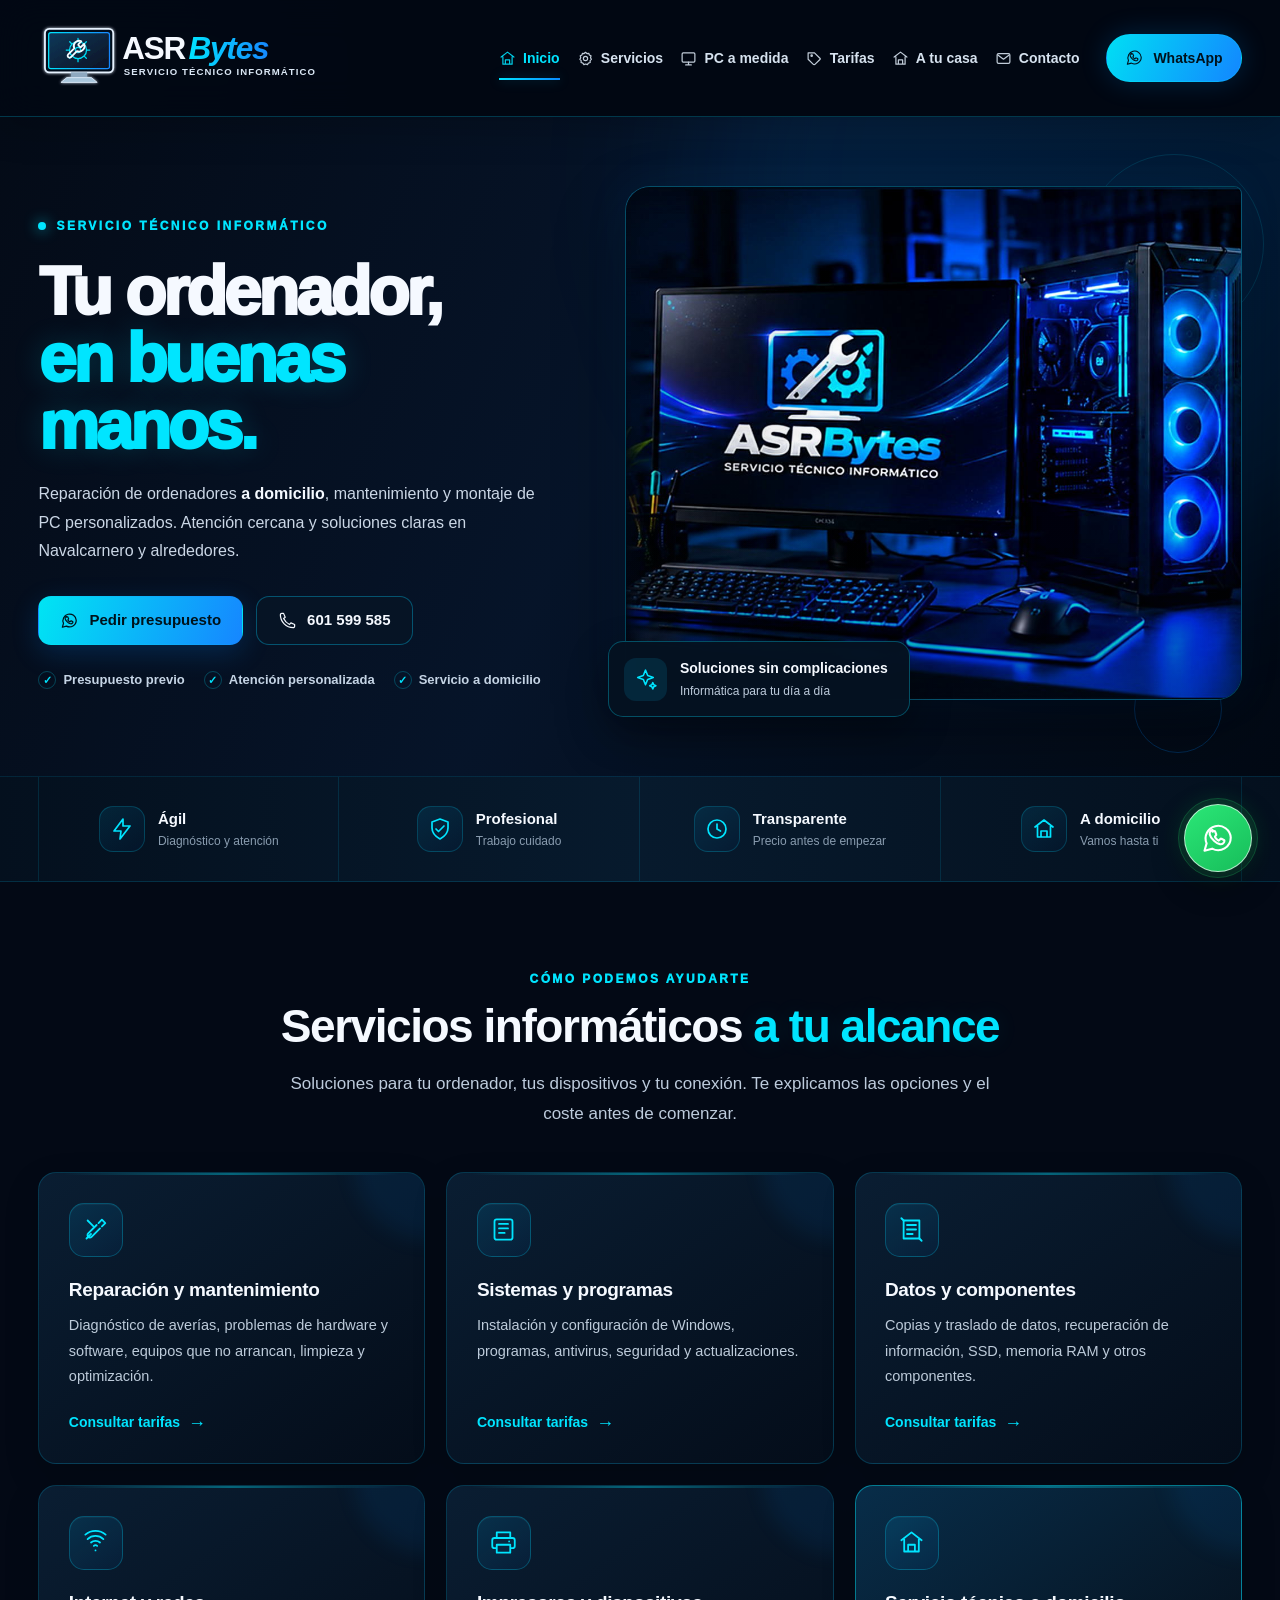
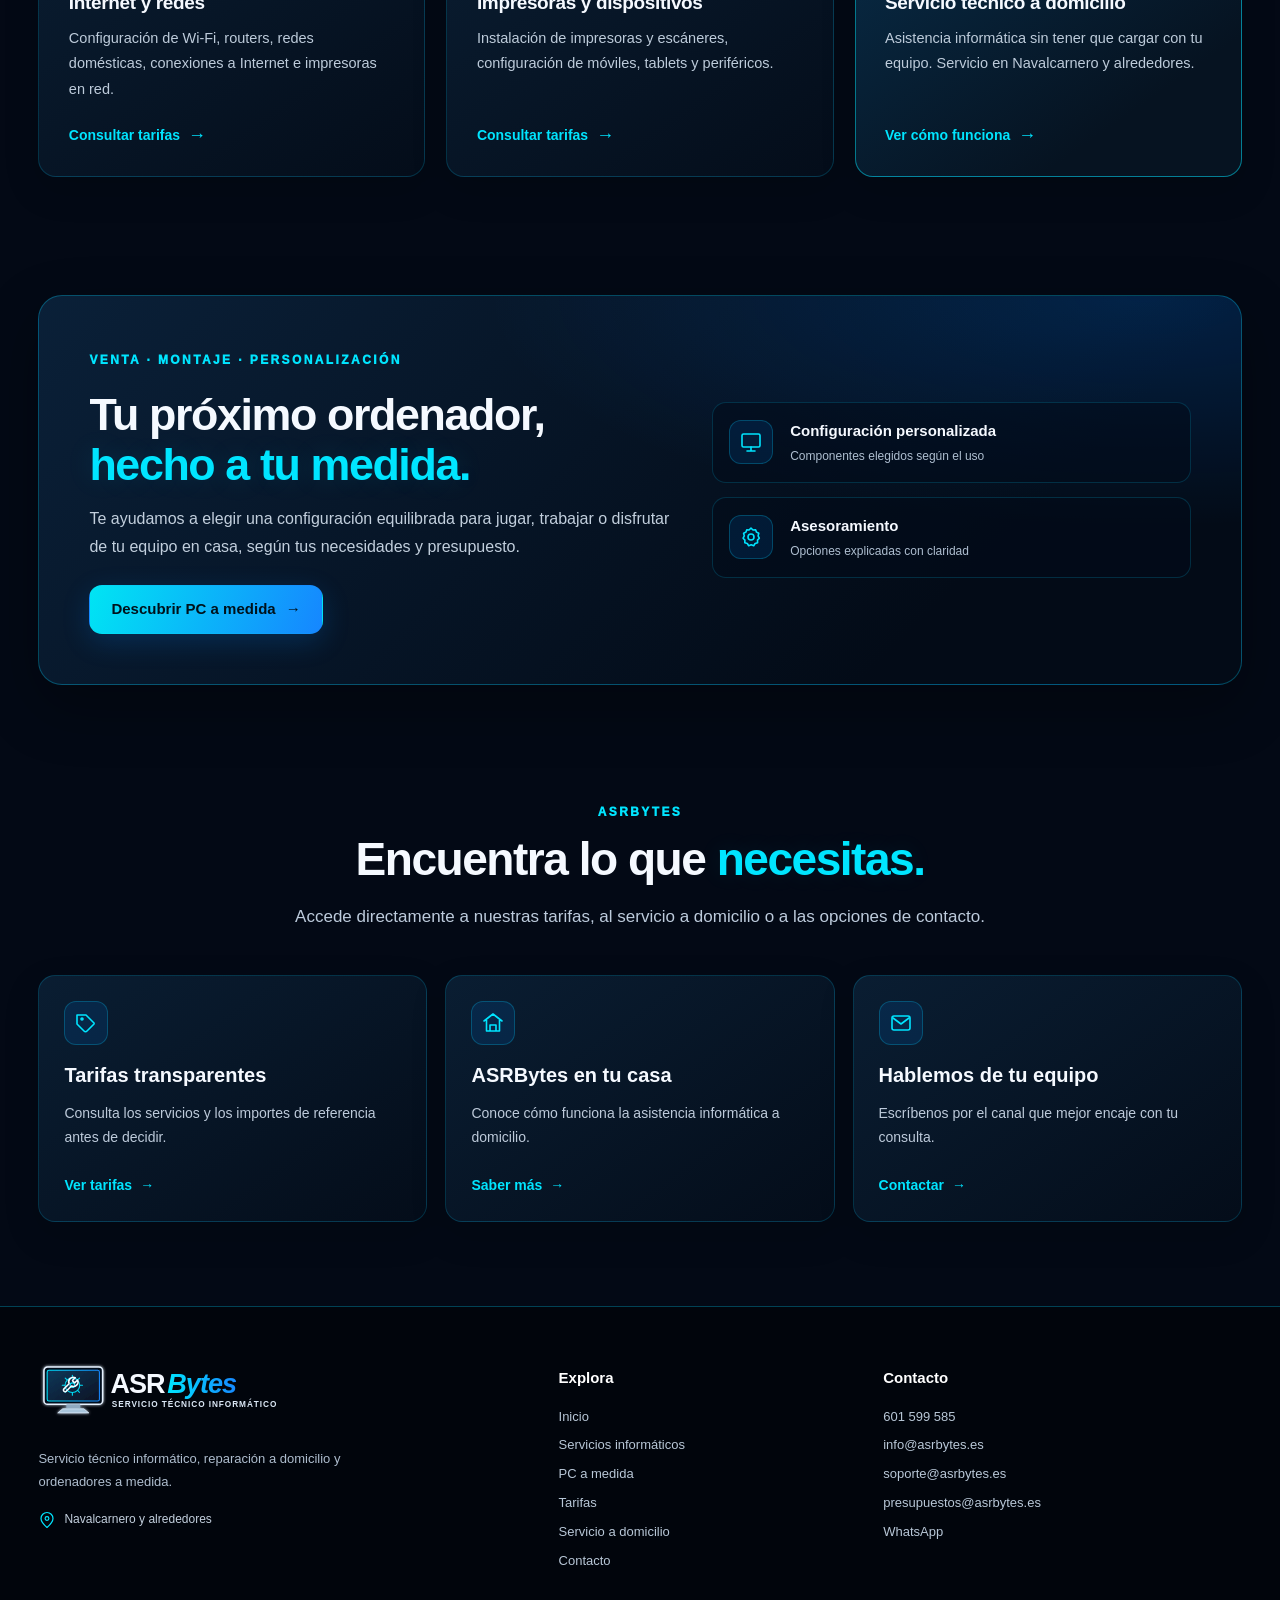
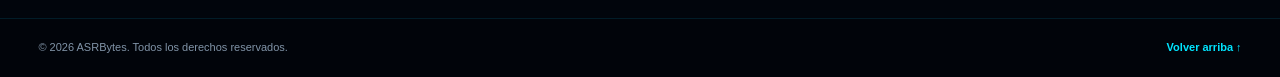
==== commit 0ccfc961: "Corregir cierre del pie e icono WhatsApp compartido" ====
--- a/index.html
+++ b/index.html
@@ -30,7 +30,7 @@
       <a href="/contacto/" class="nav-link"><svg viewBox="0 0 24 24" aria-hidden="true"><rect x="3" y="5" width="18" height="14" rx="2"/><path d="m4 7 8 6 8-6"/></svg><span>Contacto</span></a>
     </nav>
     <button class="menu-toggle" type="button" aria-expanded="false" aria-controls="primary-navigation" aria-label="Abrir menú de navegación"><svg viewBox="0 0 24 24" aria-hidden="true"><path d="M4 7h16M4 12h16M4 17h16"/></svg></button>
-    <a class="header-cta" href="https://wa.me/34601599585?text=Hola%20ASRBytes%2C%20quiero%20consultar%20un%20servicio." target="_blank" rel="noopener noreferrer" aria-label="Contactar con ASRBytes por WhatsApp"><svg viewBox="0 0 24 24" aria-hidden="true"><path d="M20.5 11.7a8.4 8.4 0 0 1-12.4 7.4L3 20.5l1.4-4.9a8.4 8.4 0 1 1 16.1-3.9Z"/><path d="M8.4 7.8c.2-.4.4-.4.5.4"/></svg><span>WhatsApp</span></a>
+    <a class="header-cta" href="https://wa.me/34601599585?text=Hola%20ASRBytes%2C%20quiero%20consultar%20un%20servicio." target="_blank" rel="noopener noreferrer" aria-label="Contactar con ASRBytes por WhatsApp"><svg viewBox="0 0 24 24" aria-hidden="true"><path d="M20.5 11.7a8.4 8.4 0 0 1-12.4 7.4L3 20.5l1.4-4.9a8.4 8.4 0 1 1 16.1-3.9Z"/><path d="M8.4 7.8c.2-.4.4-.4.7-.4h.5c.2 0 .4 0 .5.4l.7 1.7c.1.3.1.5-.1.7l-.6.7c-.2.2-.2.4 0 .7.5.8 1.2 1.5 2 2 .3.2.5.2.7-.1l.8-.9c.2-.2.4-.3.7-.1l1.6.8c.3.2.4.3.4.5 0 .3-.2 1.2-.8 1.7-.6.6-1.4.8-2.2.6-1-.2-2.4-.8-3.8-2.1-1.8-1.6-2.8-3.5-3-4.4-.2-.9 0-1.7.6-2.3.4-.4.8-.6 1.3-.6Z"/></svg><span>WhatsApp</span></a>
   </div>
 </header>
 <main id="contenido">
@@ -119,7 +119,7 @@
     <div class="footer-column"><h3>Explora</h3><a href="/">Inicio</a><a href="/servicios/">Servicios informáticos</a><a href="/pc-a-medida/">PC a medida</a><a href="/tarifas/">Tarifas</a><a href="/a-domicilio/">Servicio a domicilio</a><a href="/contacto/">Contacto</a></div>
     <div class="footer-column"><h3>Contacto</h3><a href="tel:+34601599585">601 599 585</a><a href="mailto:info@asrbytes.es">info@asrbytes.es</a><a href="mailto:soporte@asrbytes.es">soporte@asrbytes.es</a><a href="mailto:presupuestos@asrbytes.es">presupuestos@asrbytes.es</a><a href="https://wa.me/34601599585" target="_blank" rel="noopener noreferrer">WhatsApp</a></div>
   </div>
-  <div class="footer-bottom"><div class="container footer-bottom-inner"><span>© <span id="year">2026</span> ASRBytes. Todos los derechos reservados.</span><a href="#contenido">Volver arriba ↑</a></div></footer>
+  <div class="footer-bottom"><div class="container footer-bottom-inner"><span>© <span id="year">2026</span> ASRBytes. Todos los derechos reservados.</span><a href="#contenido">Volver arriba ↑</a></div></div></footer>
 <a class="floating-whatsapp" href="https://wa.me/34601599585?text=Hola%20ASRBytes%2C%20quiero%20consultar%20un%20servicio." target="_blank" rel="noopener noreferrer" aria-label="Abrir WhatsApp para contactar con ASRBytes"><svg viewBox="0 0 24 24" aria-hidden="true"><path d="M20.5 11.7a8.4 8.4 0 0 1-12.4 7.4L3 20.5l1.4-4.9a8.4 8.4 0 1 1 16.1-3.9Z"/><path d="M8.4 7.8c.2-.4.4-.4.7-.4h.5c.2 0 .4 0 .5.4l.7 1.7c.1.3.1.5-.1.7l-.6.7c-.2.2-.2.4 0 .7.5.8 1.2 1.5 2 2 .3.2.5.2.7-.1l.8-.9c.2-.2.4-.3.7-.1l1.6.8c.3.2.4.3.4.5 0 .3-.2 1.2-.8 1.7-.6.6-1.4.8-2.2.6-1-.2-2.4-.8-3.8-2.1-1.8-1.6-2.8-3.5-3-4.4-.2-.9 0-1.7.6-2.3.4-.4.8-.6 1.3-.6Z"/></svg></a>
 <script src="/site.js" defer></script>
 </body>
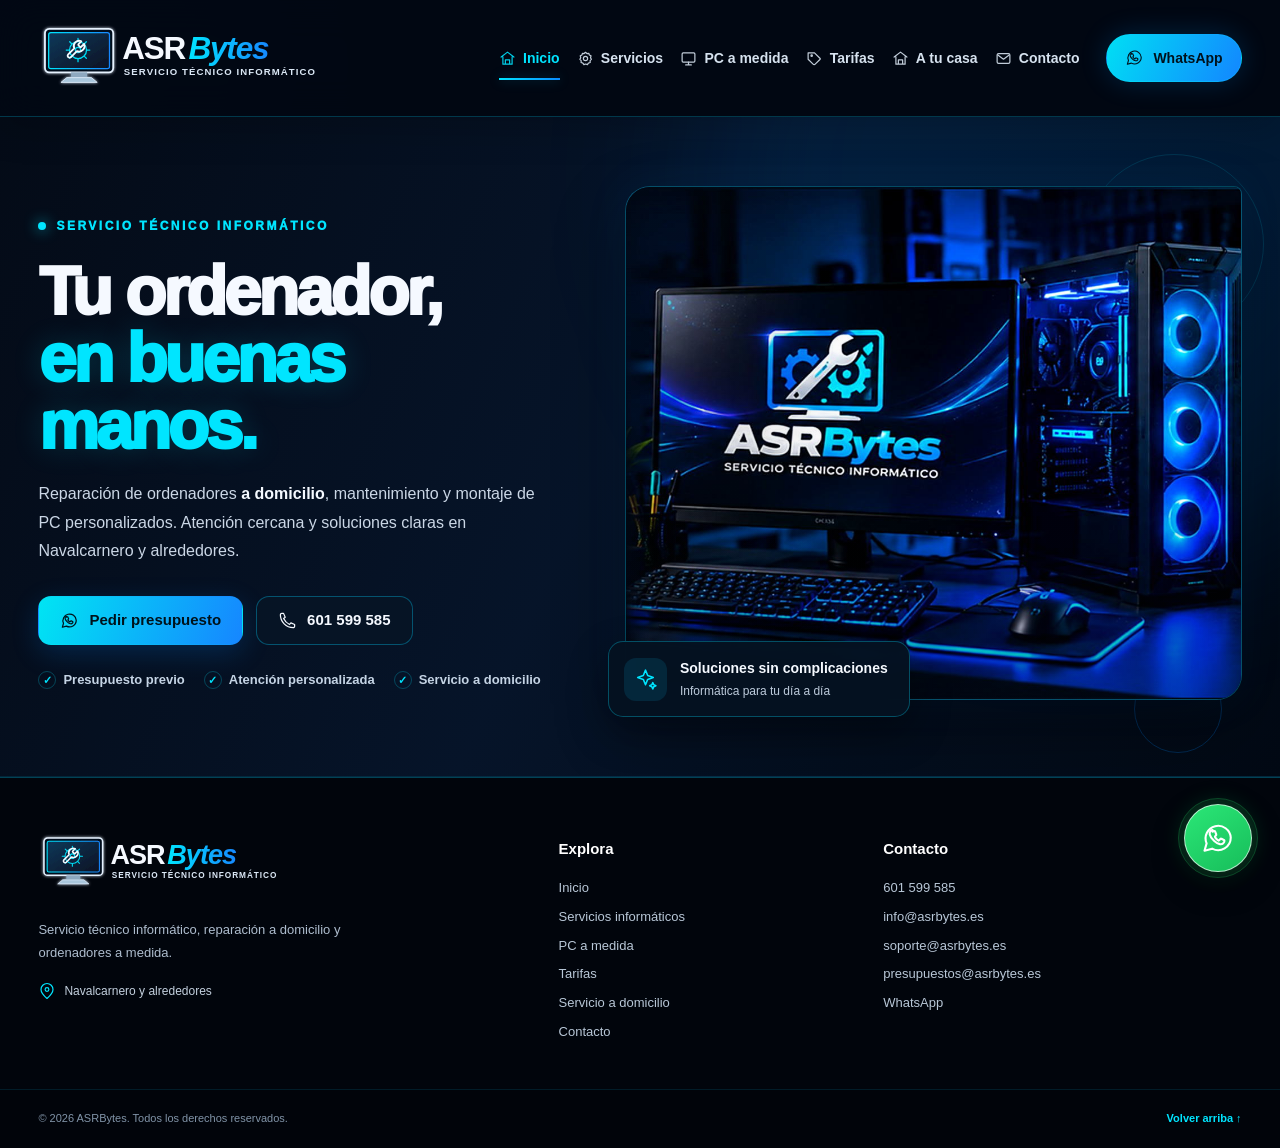
==== commit 6d20aee1: "Dejar la portada de Inicio independiente" ====
--- a/index.html
+++ b/index.html
@@ -56,62 +56,12 @@
         </div>
 
         <div class="hero-visual">
-          <div class="visual-frame"><img src="hero-workstation.jpg" alt="Puesto informático con iluminación azul, imagen de la actividad de ASRBytes" width="852" height="645"></div>
+          <div class="visual-frame"><img src="/hero-workstation.jpg" alt="Puesto informático con iluminación azul, imagen de la actividad de ASRBytes" width="852" height="645"></div>
           <div class="visual-badge"><span class="visual-badge-icon"><svg viewBox="0 0 24 24" aria-hidden="true"><path d="m12 3 2.1 5.1L19.5 10l-5.4 1.9L12 17l-2.1-5.1L4.5 10l5.4-1.9L12 3Z"/><path d="m19 15 .9 2.1L22 18l-2.1.9L19 21l-.9-2.1L16 18l2.1-.9L19 15Z"/></svg></span><span><strong>Soluciones sin complicaciones</strong><small>Informática para tu día a día</small></span></div>
           <div class="visual-orbit orbit-one" aria-hidden="true"></div><div class="visual-orbit orbit-two" aria-hidden="true"></div>
         </div>
       </div>
     </section>
-<section class="trust-strip" aria-label="Compromiso de ASRBytes">
-      <div class="container trust-grid">
-        <div class="trust-item"><span class="trust-icon"><svg viewBox="0 0 24 24" aria-hidden="true"><path d="m13 2-9 12h7l-1 8 10-13h-7z"/></svg></span><span><strong>Ágil</strong><small>Diagnóstico y atención</small></span></div>
-        <div class="trust-item"><span class="trust-icon"><svg viewBox="0 0 24 24" aria-hidden="true"><path d="m12 2 8 3v6c0 5-3.5 8.5-8 11-4.5-2.5-8-6-8-11V5z"/><path d="m8 12 2.5 2.5L16 9"/></svg></span><span><strong>Profesional</strong><small>Trabajo cuidado</small></span></div>
-        <div class="trust-item"><span class="trust-icon"><svg viewBox="0 0 24 24" aria-hidden="true"><circle cx="12" cy="12" r="9"/><path d="M12 7v5l3.5 2"/></svg></span><span><strong>Transparente</strong><small>Precio antes de empezar</small></span></div>
-        <div class="trust-item"><span class="trust-icon"><svg viewBox="0 0 24 24" aria-hidden="true"><path d="m3 10 9-7 9 7M5.5 9v11h13V9M9 20v-6h6v6"/></svg></span><span><strong>A domicilio</strong><small>Vamos hasta ti</small></span></div>
-      </div>
-    </section>
-<section id="servicios" class="section services-section">
-      <div class="container">
-        <div class="section-heading">
-          <span class="section-kicker">CÓMO PODEMOS AYUDARTE</span>
-          <h2>Servicios informáticos <span>a tu alcance</span></h2>
-          <p>Soluciones para tu ordenador, tus dispositivos y tu conexión. Te explicamos las opciones y el coste antes de comenzar.</p>
-        </div>
-        <div class="service-grid">
-          <article class="service-card"><div class="service-icon"><svg viewBox="0 0 24 24" aria-hidden="true"><path d="m14.7 6.3 3-3 3 3-3 3M13 8l-7.5 7.5a2.1 2.1 0 0 0 3 3L16 11M5 4l5 5M4 20l4-4"/></svg></div><h3>Reparación y mantenimiento</h3><p>Diagnóstico de averías, problemas de hardware y software, equipos que no arrancan, limpieza y optimización.</p><a class="text-link" href="/tarifas/">Consultar tarifas <span>→</span></a></article>
-          <article class="service-card"><div class="service-icon"><svg viewBox="0 0 24 24" aria-hidden="true"><rect x="4" y="3" width="16" height="18" rx="2"/><path d="M8 7h8M8 11h8M8 15h5"/></svg></div><h3>Sistemas y programas</h3><p>Instalación y configuración de Windows, programas, antivirus, seguridad y actualizaciones.</p><a class="text-link" href="/tarifas/">Consultar tarifas <span>→</span></a></article>
-          <article class="service-card"><div class="service-icon"><svg viewBox="0 0 24 24" aria-hidden="true"><path d="M5 4h14v16H5zM8 8h8M8 12h8M8 16h5"/><path d="m3 2 2 2M19 20l2 2"/></svg></div><h3>Datos y componentes</h3><p>Copias y traslado de datos, recuperación de información, SSD, memoria RAM y otros componentes.</p><a class="text-link" href="/tarifas/">Consultar tarifas <span>→</span></a></article>
-          <article class="service-card"><div class="service-icon"><svg viewBox="0 0 24 24" aria-hidden="true"><path d="M5 9a10 10 0 0 1 14 0M8 12a6 6 0 0 1 8 0M10.5 15a2.2 2.2 0 0 1 3 0M12 19h.01"/><path d="M3 5a14 14 0 0 1 18 0"/></svg></div><h3>Internet y redes</h3><p>Configuración de Wi-Fi, routers, redes domésticas, conexiones a Internet e impresoras en red.</p><a class="text-link" href="/tarifas/">Consultar tarifas <span>→</span></a></article>
-          <article class="service-card"><div class="service-icon"><svg viewBox="0 0 24 24" aria-hidden="true"><path d="M6 8V3h12v5M6 17H4a2 2 0 0 1-2-2v-5a2 2 0 0 1 2-2h16a2 2 0 0 1 2 2v5a2 2 0 0 1-2 2h-2M6 14h12v7H6z"/><path d="M17 11h.01"/></svg></div><h3>Impresoras y dispositivos</h3><p>Instalación de impresoras y escáneres, configuración de móviles, tablets y periféricos.</p><a class="text-link" href="/tarifas/">Consultar tarifas <span>→</span></a></article>
-          <article class="service-card service-card-featured"><div class="service-icon"><svg viewBox="0 0 24 24" aria-hidden="true"><path d="m3 10 9-7 9 7M5.5 9v11h13V9M9 20v-6h6v6"/></svg></div><h3>Servicio técnico a domicilio</h3><p>Asistencia informática sin tener que cargar con tu equipo. Servicio en Navalcarnero y alrededores.</p><a class="text-link" href="/a-domicilio/">Ver cómo funciona <span>→</span></a></article>
-        </div>
-      </div>
-    </section>
-
-<section class="section home-pc-teaser">
-  <div class="container feature-band">
-    <div class="feature-band-copy">
-      <span class="section-kicker">VENTA · MONTAJE · PERSONALIZACIÓN</span>
-      <h2>Tu próximo ordenador,<br><span>hecho a tu medida.</span></h2>
-      <p>Te ayudamos a elegir una configuración equilibrada para jugar, trabajar o disfrutar de tu equipo en casa, según tus necesidades y presupuesto.</p>
-      <a class="button button-primary" href="/pc-a-medida/">Descubrir PC a medida <span aria-hidden="true">→</span></a>
-    </div>
-    <div class="feature-band-stats">
-      <div><span class="feature-stat-icon"><svg viewBox="0 0 24 24" aria-hidden="true"><rect x="3" y="4" width="18" height="13" rx="1.5"/><path d="M8 21h8M12 17v4"/></svg></span><strong>Configuración personalizada</strong><small>Componentes elegidos según el uso</small></div>
-      <div><span class="feature-stat-icon"><svg viewBox="0 0 24 24" aria-hidden="true"><path d="M12 3.2 14 5l2.6-.3.9 2.4 2.3 1.2-.7 2.6 1.2 2.3-1.8 1.9.1 2.6-2.5.8-1.4 2.2-2.5-.9-2.5.9-1.4-2.2-2.5-.8.1-2.6-1.8-1.9 1.2-2.3-.7-2.6 2.3-1.2.9-2.4L10 5z"/><circle cx="12" cy="12" r="3"/></svg></span><strong>Asesoramiento</strong><small>Opciones explicadas con claridad</small></div>
-    </div>
-  </div>
-</section>
-<section class="section home-quick-links">
-  <div class="container">
-    <div class="section-heading"><span class="section-kicker">ASRBYTES</span><h2>Encuentra lo que <span>necesitas.</span></h2><p>Accede directamente a nuestras tarifas, al servicio a domicilio o a las opciones de contacto.</p></div>
-    <div class="quick-link-grid">
-      <a class="quick-link-card" href="/tarifas/"><span class="quick-link-icon"><svg viewBox="0 0 24 24" aria-hidden="true"><path d="M20 13 13 20a2 2 0 0 1-3 0L3 13V4h9l8 8a1 1 0 0 1 0 1Z"/><circle cx="8" cy="8" r="1"/></svg></span><strong>Tarifas transparentes</strong><p>Consulta los servicios y los importes de referencia antes de decidir.</p><span class="text-link">Ver tarifas <b>→</b></span></a>
-      <a class="quick-link-card" href="/a-domicilio/"><span class="quick-link-icon"><svg viewBox="0 0 24 24" aria-hidden="true"><path d="m3 10 9-7 9 7M5.5 9v11h13V9M9 20v-6h6v6"/></svg></span><strong>ASRBytes en tu casa</strong><p>Conoce cómo funciona la asistencia informática a domicilio.</p><span class="text-link">Saber más <b>→</b></span></a>
-      <a class="quick-link-card" href="/contacto/"><span class="quick-link-icon"><svg viewBox="0 0 24 24" aria-hidden="true"><rect x="3" y="5" width="18" height="14" rx="2"/><path d="m4 7 8 6 8-6"/></svg></span><strong>Hablemos de tu equipo</strong><p>Escríbenos por el canal que mejor encaje con tu consulta.</p><span class="text-link">Contactar <b>→</b></span></a>
-    </div>
-  </div>
-</section>
 </main>
 <footer class="site-footer">
   <div class="container footer-grid">
